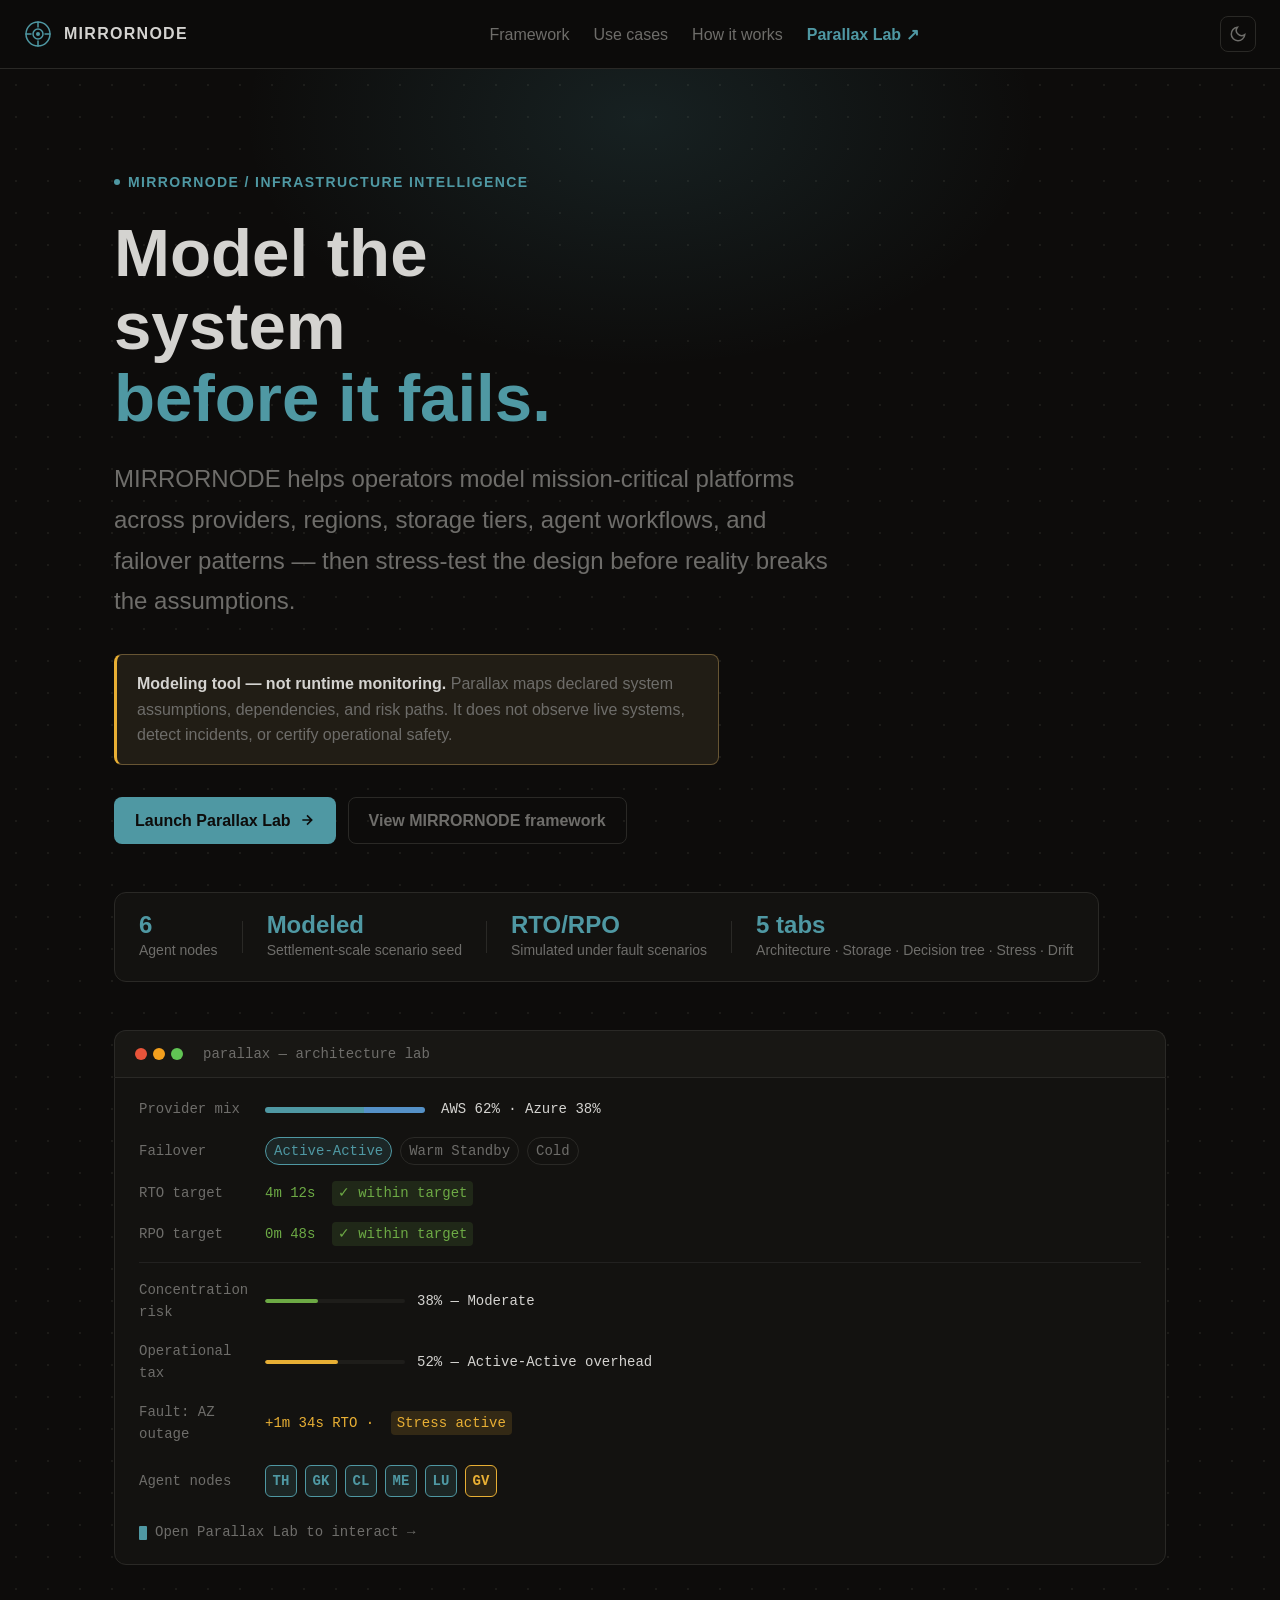
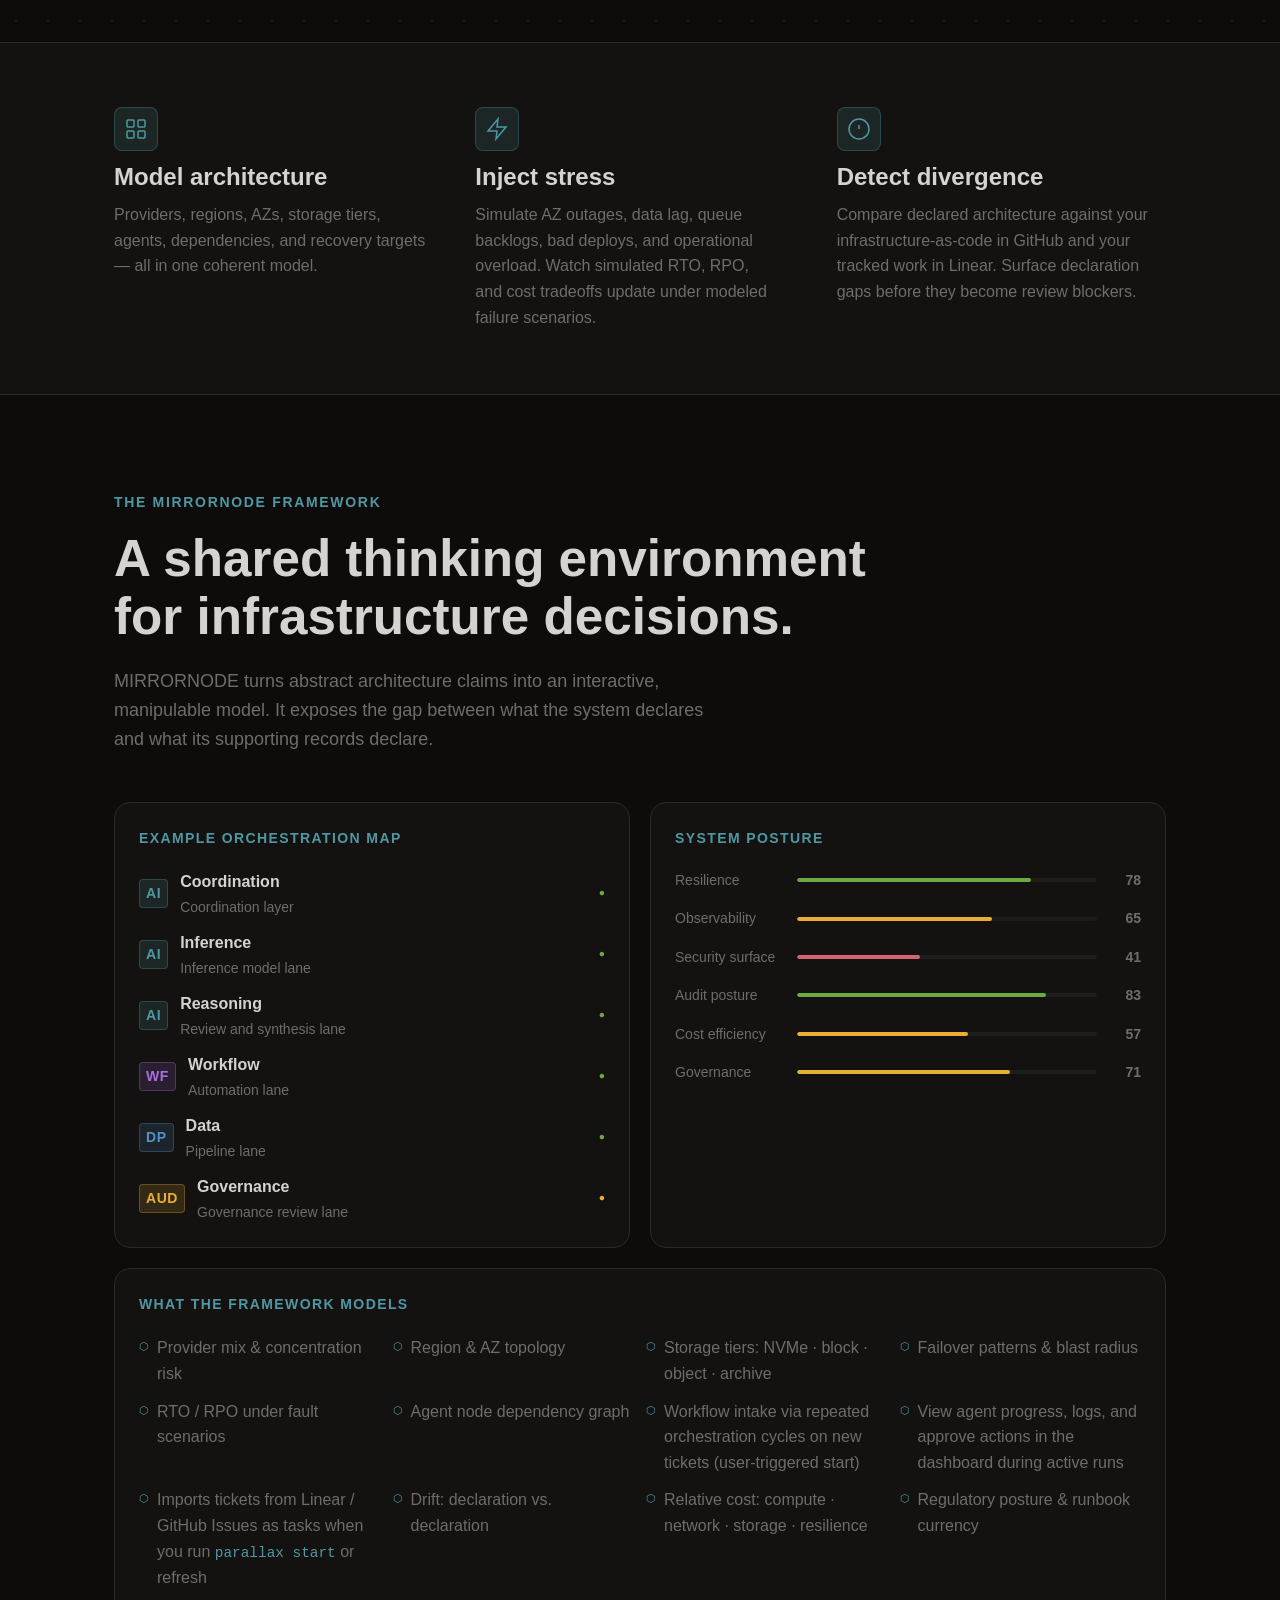
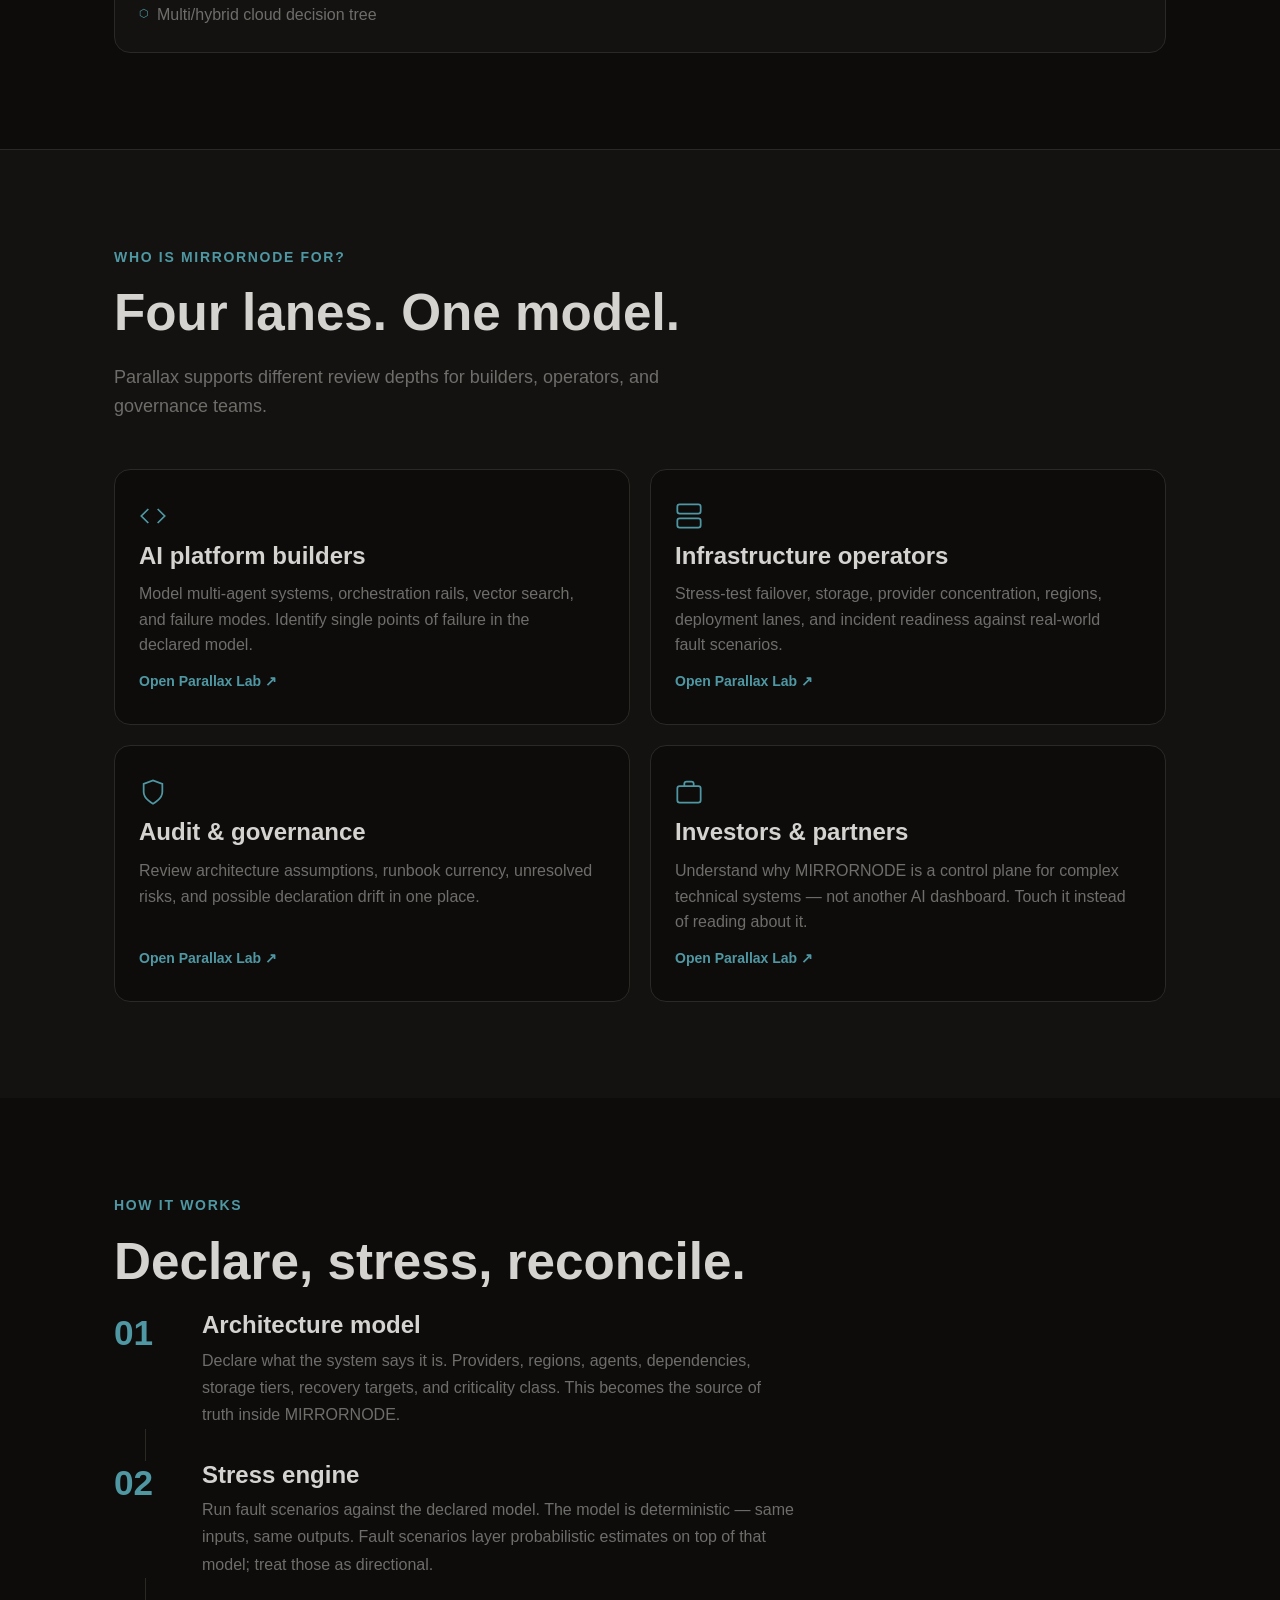
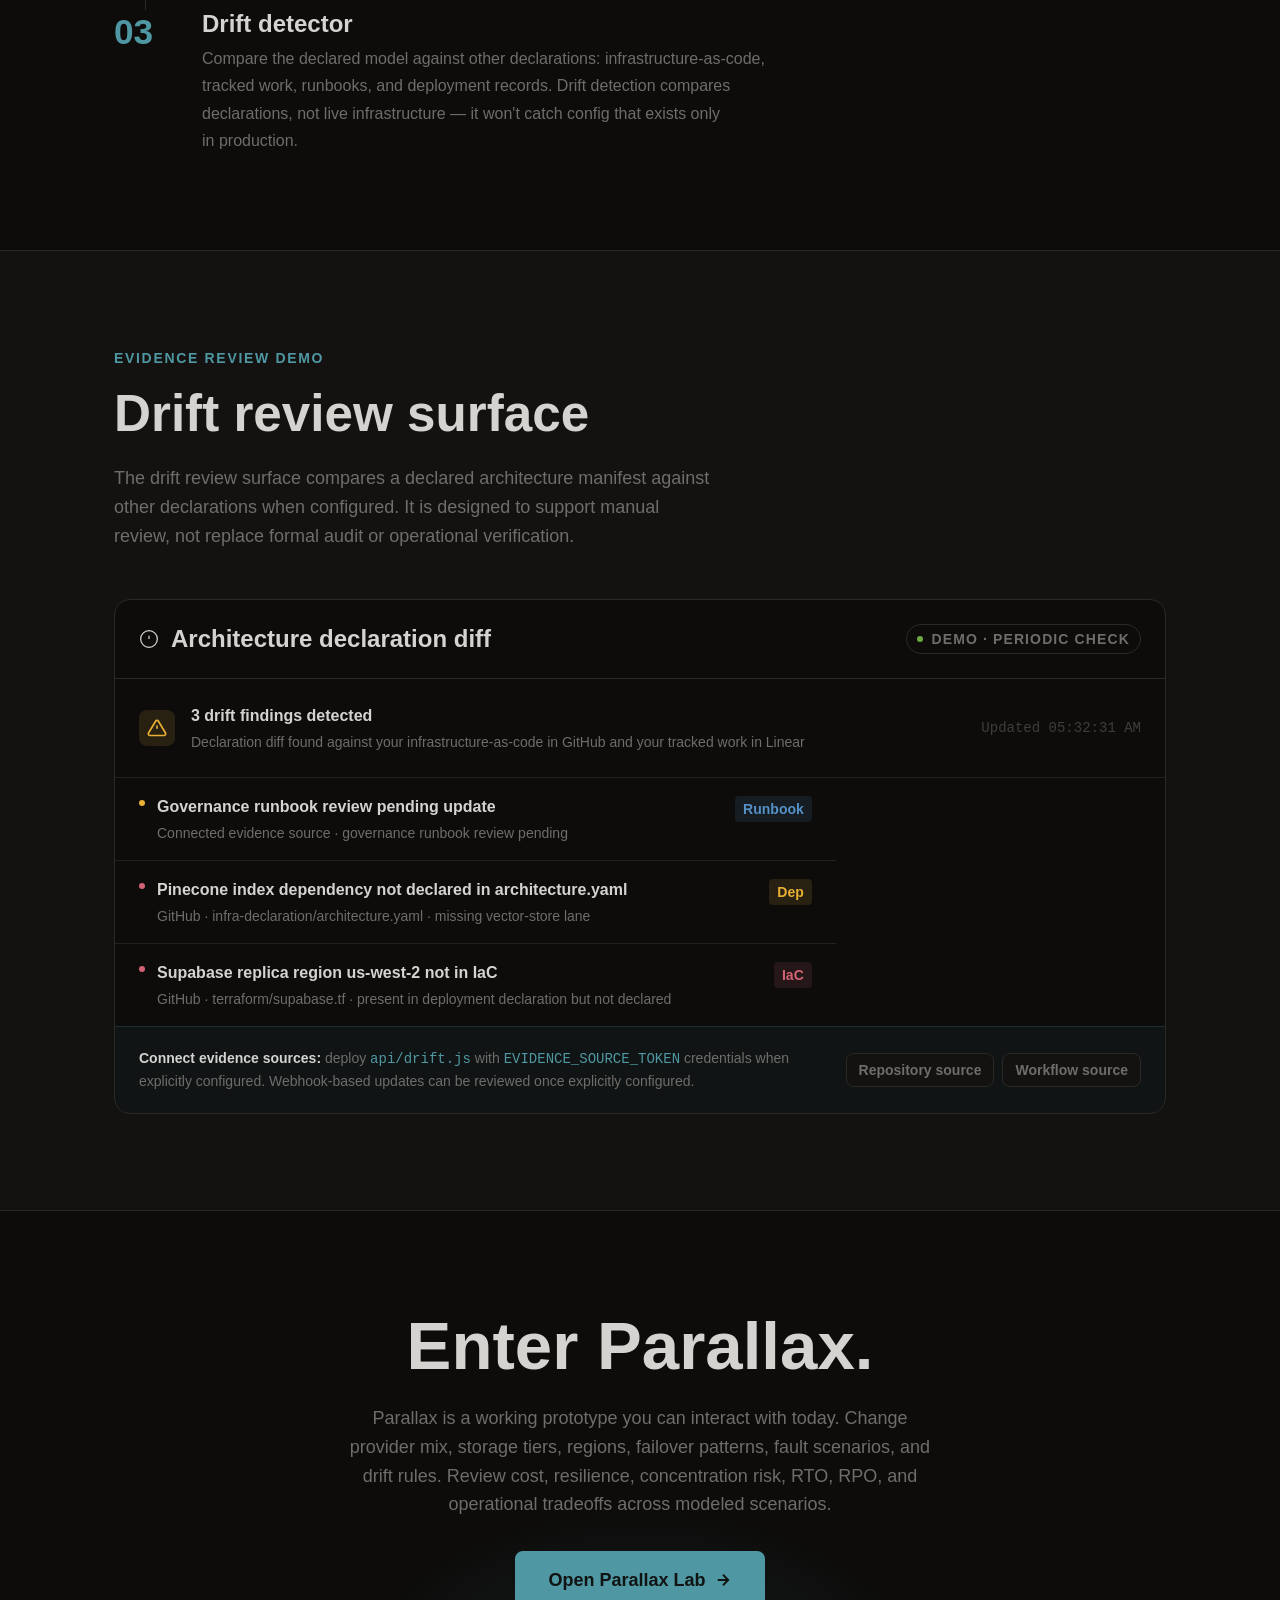
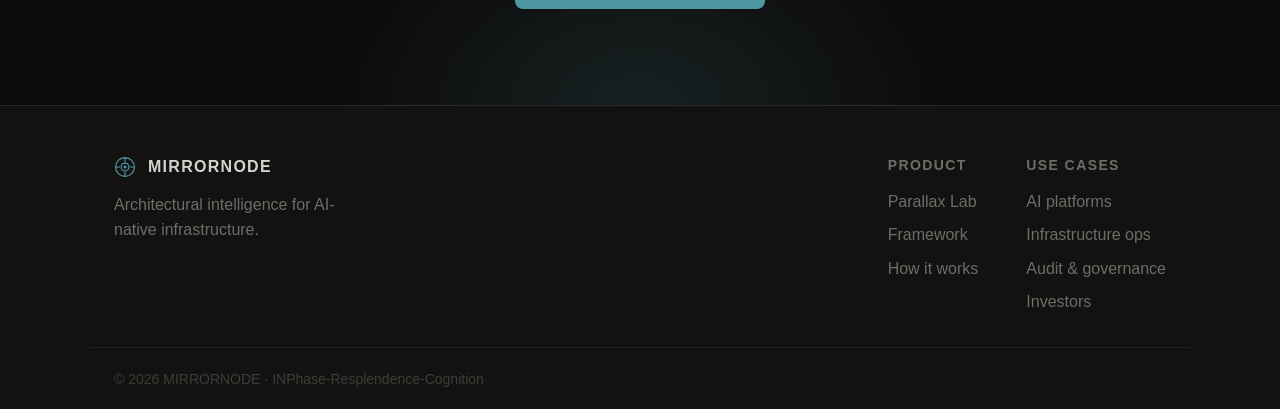
==== index.html @ 4f8c0861 "chore(parallax): normalize repo root for Vercel deployment" ====
<!DOCTYPE html>
<html lang="en" data-theme="dark">
<head>
  <meta charset="UTF-8" />
  <meta name="viewport" content="width=device-width, initial-scale=1.0" />
  <title>MIRRORNODE — Architectural Intelligence for AI-Native Infrastructure</title>
  <meta name="description" content="Model mission-critical platforms across providers, regions, storage tiers, agent workflows, and failover patterns. Stress-test before reality breaks the assumptions." />

  <!-- Fonts: Clash Display (display) + Satoshi (body) -->
  <link href="https://api.fontshare.com/v2/css?f[]=clash-display@400,500,600,700&f[]=satoshi@400,500,700&display=swap" rel="stylesheet" />

  <link rel="stylesheet" href="style.css" />

  <!-- Favicon inline SVG -->
  <link rel="icon" type="image/svg+xml" href="data:image/svg+xml,%3Csvg xmlns='http://www.w3.org/2000/svg' viewBox='0 0 32 32'%3E%3Crect width='32' height='32' fill='%230d0c0b'/%3E%3Ccircle cx='16' cy='16' r='7' fill='none' stroke='%234f98a3' stroke-width='2'/%3E%3Ccircle cx='16' cy='16' r='2.5' fill='%234f98a3'/%3E%3Cline x1='16' y1='4' x2='16' y2='9' stroke='%234f98a3' stroke-width='1.5'/%3E%3Cline x1='16' y1='23' x2='16' y2='28' stroke='%234f98a3' stroke-width='1.5'/%3E%3Cline x1='4' y1='16' x2='9' y2='16' stroke='%234f98a3' stroke-width='1.5'/%3E%3Cline x1='23' y1='16' x2='28' y2='16' stroke='%234f98a3' stroke-width='1.5'/%3E%3C/svg%3E" />
</head>
<body>

  <!-- ═══════════════════════════════════════════
       NAV
  ═══════════════════════════════════════════ -->
  <header class="site-header" role="banner">
    <nav class="nav-inner" role="navigation" aria-label="Main navigation">
      <!-- Logo -->
      <a href="/" class="nav-logo" aria-label="MIRRORNODE home">
        <svg class="logo-mark" width="28" height="28" viewBox="0 0 28 28" fill="none" aria-hidden="true">
          <circle cx="14" cy="14" r="12" stroke="currentColor" stroke-width="1.5"/>
          <circle cx="14" cy="14" r="5" stroke="currentColor" stroke-width="1.5"/>
          <circle cx="14" cy="14" r="2" fill="currentColor"/>
          <line x1="14" y1="2" x2="14" y2="7" stroke="currentColor" stroke-width="1.5" stroke-linecap="round"/>
          <line x1="14" y1="21" x2="14" y2="26" stroke="currentColor" stroke-width="1.5" stroke-linecap="round"/>
          <line x1="2" y1="14" x2="7" y2="14" stroke="currentColor" stroke-width="1.5" stroke-linecap="round"/>
          <line x1="21" y1="14" x2="26" y2="14" stroke="currentColor" stroke-width="1.5" stroke-linecap="round"/>
        </svg>
        <span class="logo-wordmark">MIRRORNODE</span>
      </a>

      <!-- Nav links -->
      <ul class="nav-links" role="list">
        <li><a href="#framework" class="nav-link">Framework</a></li>
        <li><a href="#use-cases" class="nav-link">Use cases</a></li>
        <li><a href="#how-it-works" class="nav-link">How it works</a></li>
        <li><a href="https://public-ivory-mu.vercel.app" class="nav-link nav-link--accent" target="_blank" rel="noopener">Parallax Lab ↗</a></li>
      </ul>

      <!-- Controls -->
      <div class="nav-controls">
        <button class="theme-toggle" data-theme-toggle aria-label="Switch to light mode">
          <svg width="18" height="18" viewBox="0 0 24 24" fill="none" stroke="currentColor" stroke-width="2" aria-hidden="true">
            <path d="M21 12.79A9 9 0 1 1 11.21 3 7 7 0 0 0 21 12.79z"/>
          </svg>
        </button>
        <button class="nav-menu-toggle" aria-label="Open menu" aria-expanded="false" aria-controls="mobile-menu">
          <span class="hamburger-line"></span>
          <span class="hamburger-line"></span>
          <span class="hamburger-line"></span>
        </button>
      </div>
    </nav>

    <!-- Mobile menu -->
    <div class="mobile-menu" id="mobile-menu" aria-hidden="true">
      <ul role="list">
        <li><a href="#framework" class="mobile-link">Framework</a></li>
        <li><a href="#use-cases" class="mobile-link">Use cases</a></li>
        <li><a href="#how-it-works" class="mobile-link">How it works</a></li>
        <li><a href="https://public-ivory-mu.vercel.app" class="mobile-link mobile-link--accent" target="_blank" rel="noopener">Parallax Lab ↗</a></li>
      </ul>
    </div>
  </header>


  <main role="main">

    <!-- ═══════════════════════════════════════════
         HERO
    ═══════════════════════════════════════════ -->
    <section class="hero" aria-labelledby="hero-heading">
      <!-- Ambient grid background -->
      <div class="hero-grid" aria-hidden="true"></div>
      <!-- Radial glow -->
      <div class="hero-glow" aria-hidden="true"></div>

      <div class="hero-inner">
        <!-- Eyebrow -->
        <div class="hero-eyebrow reveal" data-reveal>
          <span class="eyebrow-dot" aria-hidden="true"></span>
          MIRRORNODE / Infrastructure Intelligence
        </div>

        <!-- Headline -->
        <h1 id="hero-heading" class="hero-heading reveal" data-reveal>
          Model the system<br>
          <span class="hero-heading--accent">before it fails.</span>
        </h1>

        <!-- Sub -->
        <p class="hero-sub reveal" data-reveal>
          MIRRORNODE helps operators model mission-critical platforms across providers,
          regions, storage tiers, agent workflows, and failover patterns — then stress-test
          the design before reality breaks the assumptions.
        </p>

        <div class="hero-boundary reveal" data-reveal>
          <strong>Modeling tool — not runtime monitoring.</strong>
          Parallax maps declared system assumptions, dependencies, and risk paths. It does not observe live systems, detect incidents, or certify operational safety.
        </div>

        <!-- CTAs -->
        <div class="hero-ctas reveal" data-reveal>
          <a href="https://public-ivory-mu.vercel.app" class="btn btn--primary" target="_blank" rel="noopener">
            Launch Parallax Lab
            <svg width="16" height="16" viewBox="0 0 24 24" fill="none" stroke="currentColor" stroke-width="2.5" aria-hidden="true"><path d="M5 12h14M12 5l7 7-7 7"/></svg>
          </a>
          <a href="#framework" class="btn btn--ghost">
            View MIRRORNODE framework
          </a>
        </div>

        <!-- Stats strip -->
        <div class="hero-stats reveal" data-reveal aria-label="Platform statistics">
          <div class="stat-item">
            <span class="stat-value">6</span>
            <span class="stat-label">Agent nodes</span>
          </div>
          <div class="stat-divider" aria-hidden="true"></div>
          <div class="stat-item">
            <span class="stat-value">Modeled</span>
            <span class="stat-label">Settlement-scale scenario seed</span>
          </div>
          <div class="stat-divider" aria-hidden="true"></div>
          <div class="stat-item">
            <span class="stat-value">RTO/RPO</span>
            <span class="stat-label">Simulated under fault scenarios</span>
          </div>
          <div class="stat-divider" aria-hidden="true"></div>
          <div class="stat-item">
            <span class="stat-value">5 tabs</span>
            <span class="stat-label">Architecture · Storage · Decision tree · Stress · Drift</span>
          </div>
        </div>
      </div>

      <!-- Parallax teaser terminal -->
      <div class="hero-teaser reveal" data-reveal aria-label="Parallax Lab interface preview">
        <div class="terminal-chrome">
          <div class="terminal-dots" aria-hidden="true">
            <span></span><span></span><span></span>
          </div>
          <span class="terminal-title">parallax — architecture lab</span>
        </div>
        <div class="terminal-body">
          <div class="terminal-row">
            <span class="t-label">Provider mix</span>
            <div class="t-bar-wrap"><div class="t-bar t-bar--aws" style="--pct:62%"></div><div class="t-bar t-bar--azure" style="--pct:38%"></div></div>
            <span class="t-val">AWS 62% · Azure 38%</span>
          </div>
          <div class="terminal-row">
            <span class="t-label">Failover</span>
            <div class="t-pills">
              <span class="t-pill t-pill--active">Active-Active</span>
              <span class="t-pill">Warm Standby</span>
              <span class="t-pill">Cold</span>
            </div>
          </div>
          <div class="terminal-row">
            <span class="t-label">RTO target</span>
            <span class="t-val t-val--green">4m 12s <span class="t-badge t-badge--ok">✓ within target</span></span>
          </div>
          <div class="terminal-row">
            <span class="t-label">RPO target</span>
            <span class="t-val t-val--green">0m 48s <span class="t-badge t-badge--ok">✓ within target</span></span>
          </div>
          <div class="terminal-divider" aria-hidden="true"></div>
          <div class="terminal-row">
            <span class="t-label">Concentration risk</span>
            <div class="t-meter-wrap" role="meter" aria-valuenow="38" aria-valuemin="0" aria-valuemax="100" aria-label="Concentration risk: 38%">
              <div class="t-meter"><div class="t-meter-fill t-meter-fill--low" style="--pct:38%"></div></div>
              <span class="t-val">38% — Moderate</span>
            </div>
          </div>
          <div class="terminal-row">
            <span class="t-label">Operational tax</span>
            <div class="t-meter-wrap" role="meter" aria-valuenow="52" aria-valuemin="0" aria-valuemax="100" aria-label="Operational tax: 52%">
              <div class="t-meter"><div class="t-meter-fill t-meter-fill--mid" style="--pct:52%"></div></div>
              <span class="t-val">52% — Active-Active overhead</span>
            </div>
          </div>
          <div class="terminal-row">
            <span class="t-label">Fault: AZ outage</span>
            <span class="t-val t-val--orange">+1m 34s RTO · <span class="t-badge t-badge--warn">Stress active</span></span>
          </div>
          <div class="terminal-row terminal-row--nodes">
            <span class="t-label">Agent nodes</span>
            <div class="t-nodes">
              <span class="t-node t-node--on" title="Coordination — orchestration role">TH</span>
              <span class="t-node t-node--on" title="Inference — model lane">GK</span>
              <span class="t-node t-node--on" title="Reasoning — review and synthesis lane">CL</span>
              <span class="t-node t-node--on" title="Workflow — automation lane">ME</span>
              <span class="t-node t-node--on" title="Data — pipeline lane">LU</span>
              <span class="t-node t-node--warn" title="Governance — review lane">GV</span>
            </div>
          </div>
          <div class="terminal-footer" aria-live="polite">
            <span class="t-cursor" aria-hidden="true"></span>
            <span class="terminal-prompt">Open Parallax Lab to interact →</span>
          </div>
        </div>
      </div>
    </section>


    <!-- ═══════════════════════════════════════════
         PROOF STRIP — 3 core capabilities
    ═══════════════════════════════════════════ -->
    <section class="proof-strip" aria-label="Core capabilities">
      <div class="proof-inner">
        <div class="proof-item reveal" data-reveal>
          <div class="proof-icon" aria-hidden="true">
            <svg width="24" height="24" viewBox="0 0 24 24" fill="none" stroke="currentColor" stroke-width="1.5">
              <rect x="3" y="3" width="7" height="7" rx="1"/><rect x="14" y="3" width="7" height="7" rx="1"/>
              <rect x="3" y="14" width="7" height="7" rx="1"/><rect x="14" y="14" width="7" height="7" rx="1"/>
            </svg>
          </div>
          <h3 class="proof-title">Model architecture</h3>
          <p class="proof-body">Providers, regions, AZs, storage tiers, agents, dependencies, and recovery targets — all in one coherent model.</p>
        </div>
        <div class="proof-item reveal" data-reveal>
          <div class="proof-icon" aria-hidden="true">
            <svg width="24" height="24" viewBox="0 0 24 24" fill="none" stroke="currentColor" stroke-width="1.5">
              <polygon points="13 2 3 14 12 14 11 22 21 10 12 10 13 2"/>
            </svg>
          </div>
          <h3 class="proof-title">Inject stress</h3>
          <p class="proof-body">Simulate AZ outages, data lag, queue backlogs, bad deploys, and operational overload. Watch simulated RTO, RPO, and cost tradeoffs update under modeled failure scenarios.</p>
        </div>
        <div class="proof-item reveal" data-reveal>
          <div class="proof-icon" aria-hidden="true">
            <svg width="24" height="24" viewBox="0 0 24 24" fill="none" stroke="currentColor" stroke-width="1.5">
              <circle cx="12" cy="12" r="10"/><line x1="12" y1="8" x2="12" y2="12"/><line x1="12" y1="16" x2="12.01" y2="16"/>
            </svg>
          </div>
          <h3 class="proof-title">Detect divergence</h3>
          <p class="proof-body">Compare declared architecture against your infrastructure-as-code in GitHub and your tracked work in Linear. Surface declaration gaps before they become review blockers.</p>
        </div>
      </div>
    </section>


    <!-- ═══════════════════════════════════════════
         FRAMEWORK SECTION
    ═══════════════════════════════════════════ -->
    <section class="section-framework" id="framework" aria-labelledby="framework-heading">
      <div class="section-inner">
        <div class="section-label reveal" data-reveal>The MIRRORNODE framework</div>
        <h2 id="framework-heading" class="section-heading reveal" data-reveal>
          A shared thinking environment for infrastructure decisions.
        </h2>
        <p class="section-sub reveal" data-reveal>
          MIRRORNODE turns abstract architecture claims into an interactive, manipulable model.
          It exposes the gap between what the system declares and what its supporting records declare.
        </p>

        <!-- Framework anatomy grid -->
        <div class="framework-grid">
          <!-- Example orchestration map -->
          <div class="framework-card reveal" data-reveal>
            <div class="framework-card-label">Example orchestration map</div>
            <div class="node-list">
              <div class="node-row">
                <span class="node-badge node-badge--ai">AI</span>
                <div class="node-info">
                  <span class="node-name">Coordination</span>
                  <span class="node-role">Coordination layer</span>
                </div>
                <span class="node-status node-status--ok">●</span>
              </div>
              <div class="node-row">
                <span class="node-badge node-badge--ai">AI</span>
                <div class="node-info">
                  <span class="node-name">Inference</span>
                  <span class="node-role">Inference model lane</span>
                </div>
                <span class="node-status node-status--ok">●</span>
              </div>
              <div class="node-row">
                <span class="node-badge node-badge--ai">AI</span>
                <div class="node-info">
                  <span class="node-name">Reasoning</span>
                  <span class="node-role">Review and synthesis lane</span>
                </div>
                <span class="node-status node-status--ok">●</span>
              </div>
              <div class="node-row">
                <span class="node-badge node-badge--wf">WF</span>
                <div class="node-info">
                  <span class="node-name">Workflow</span>
                  <span class="node-role">Automation lane</span>
                </div>
                <span class="node-status node-status--ok">●</span>
              </div>
              <div class="node-row">
                <span class="node-badge node-badge--data">DP</span>
                <div class="node-info">
                  <span class="node-name">Data</span>
                  <span class="node-role">Pipeline lane</span>
                </div>
                <span class="node-status node-status--ok">●</span>
              </div>
              <div class="node-row">
                <span class="node-badge node-badge--audit">AUD</span>
                <div class="node-info">
                  <span class="node-name">Governance</span>
                  <span class="node-role">Governance review lane</span>
                </div>
                <span class="node-status node-status--warn">●</span>
              </div>
            </div>
          </div>

          <!-- Posture scores -->
          <div class="framework-card reveal" data-reveal>
            <div class="framework-card-label">System posture</div>
            <div class="posture-list">
              <div class="posture-row">
                <span class="posture-name">Resilience</span>
                <div class="posture-bar-wrap">
                  <div class="posture-bar" style="--score:78">
                    <div class="posture-fill posture-fill--good"></div>
                  </div>
                </div>
                <span class="posture-score">78</span>
              </div>
              <div class="posture-row">
                <span class="posture-name">Observability</span>
                <div class="posture-bar-wrap">
                  <div class="posture-bar" style="--score:65">
                    <div class="posture-fill posture-fill--mid"></div>
                  </div>
                </div>
                <span class="posture-score">65</span>
              </div>
              <div class="posture-row">
                <span class="posture-name">Security surface</span>
                <div class="posture-bar-wrap">
                  <div class="posture-bar" style="--score:41">
                    <div class="posture-fill posture-fill--warn"></div>
                  </div>
                </div>
                <span class="posture-score">41</span>
              </div>
              <div class="posture-row">
                <span class="posture-name">Audit posture</span>
                <div class="posture-bar-wrap">
                  <div class="posture-bar" style="--score:83">
                    <div class="posture-fill posture-fill--good"></div>
                  </div>
                </div>
                <span class="posture-score">83</span>
              </div>
              <div class="posture-row">
                <span class="posture-name">Cost efficiency</span>
                <div class="posture-bar-wrap">
                  <div class="posture-bar" style="--score:57">
                    <div class="posture-fill posture-fill--mid"></div>
                  </div>
                </div>
                <span class="posture-score">57</span>
              </div>
              <div class="posture-row">
                <span class="posture-name">Governance</span>
                <div class="posture-bar-wrap">
                  <div class="posture-bar" style="--score:71">
                    <div class="posture-fill posture-fill--mid"></div>
                  </div>
                </div>
                <span class="posture-score">71</span>
              </div>
            </div>
          </div>

          <!-- What the framework models -->
          <div class="framework-card framework-card--wide reveal" data-reveal>
            <div class="framework-card-label">What the framework models</div>
            <div class="framework-feature-grid">
              <div class="ff-item">
                <span class="ff-icon" aria-hidden="true">⬡</span>
                <span class="ff-label">Provider mix &amp; concentration risk</span>
              </div>
              <div class="ff-item">
                <span class="ff-icon" aria-hidden="true">⬡</span>
                <span class="ff-label">Region &amp; AZ topology</span>
              </div>
              <div class="ff-item">
                <span class="ff-icon" aria-hidden="true">⬡</span>
                <span class="ff-label">Storage tiers: NVMe · block · object · archive</span>
              </div>
              <div class="ff-item">
                <span class="ff-icon" aria-hidden="true">⬡</span>
                <span class="ff-label">Failover patterns &amp; blast radius</span>
              </div>
              <div class="ff-item">
                <span class="ff-icon" aria-hidden="true">⬡</span>
                <span class="ff-label">RTO / RPO under fault scenarios</span>
              </div>
              <div class="ff-item">
                <span class="ff-icon" aria-hidden="true">⬡</span>
                <span class="ff-label">Agent node dependency graph</span>
              </div>
              <div class="ff-item">
                <span class="ff-icon" aria-hidden="true">⬡</span>
                <span class="ff-label">Workflow intake via repeated orchestration cycles on new tickets (user-triggered start)</span>
              </div>
              <div class="ff-item">
                <span class="ff-icon" aria-hidden="true">⬡</span>
                <span class="ff-label">View agent progress, logs, and approve actions in the dashboard during active runs</span>
              </div>
              <div class="ff-item">
                <span class="ff-icon" aria-hidden="true">⬡</span>
                <span class="ff-label">Imports tickets from Linear / GitHub Issues as tasks when you run <code>parallax start</code> or refresh</span>
              </div>
              <div class="ff-item">
                <span class="ff-icon" aria-hidden="true">⬡</span>
                <span class="ff-label">Drift: declaration vs. declaration</span>
              </div>
              <div class="ff-item">
                <span class="ff-icon" aria-hidden="true">⬡</span>
                <span class="ff-label">Relative cost: compute · network · storage · resilience</span>
              </div>
              <div class="ff-item">
                <span class="ff-icon" aria-hidden="true">⬡</span>
                <span class="ff-label">Regulatory posture &amp; runbook currency</span>
              </div>
              <div class="ff-item">
                <span class="ff-icon" aria-hidden="true">⬡</span>
                <span class="ff-label">Multi/hybrid cloud decision tree</span>
              </div>
            </div>
          </div>
        </div>
      </div>
    </section>


    <!-- ═══════════════════════════════════════════
         USE CASES
    ═══════════════════════════════════════════ -->
    <section class="section-use-cases" id="use-cases" aria-labelledby="uc-heading">
      <div class="section-inner">
        <div class="section-label reveal" data-reveal>Who is MIRRORNODE for?</div>
        <h2 id="uc-heading" class="section-heading reveal" data-reveal>
          Four lanes. One model.
        </h2>
        <p class="section-sub reveal" data-reveal>
          Parallax supports different review depths for builders, operators, and governance teams.
        </p>

        <div class="uc-grid">
          <a href="https://public-ivory-mu.vercel.app" class="uc-card reveal" data-reveal target="_blank" rel="noopener" aria-label="AI platform builders — open Parallax Lab">
            <div class="uc-card-icon" aria-hidden="true">
              <svg width="28" height="28" viewBox="0 0 24 24" fill="none" stroke="currentColor" stroke-width="1.5">
                <polyline points="16 18 22 12 16 6"/><polyline points="8 6 2 12 8 18"/>
              </svg>
            </div>
            <h3 class="uc-card-title">AI platform builders</h3>
            <p class="uc-card-body">Model multi-agent systems, orchestration rails, vector search, and failure modes. Identify single points of failure in the declared model.</p>
            <span class="uc-card-cta">Open Parallax Lab ↗</span>
          </a>

          <a href="https://public-ivory-mu.vercel.app" class="uc-card reveal" data-reveal target="_blank" rel="noopener" aria-label="Infrastructure operators — open Parallax Lab">
            <div class="uc-card-icon" aria-hidden="true">
              <svg width="28" height="28" viewBox="0 0 24 24" fill="none" stroke="currentColor" stroke-width="1.5">
                <rect x="2" y="2" width="20" height="8" rx="2"/><rect x="2" y="14" width="20" height="8" rx="2"/>
                <line x1="6" y1="6" x2="6.01" y2="6"/><line x1="6" y1="18" x2="6.01" y2="18"/>
              </svg>
            </div>
            <h3 class="uc-card-title">Infrastructure operators</h3>
            <p class="uc-card-body">Stress-test failover, storage, provider concentration, regions, deployment lanes, and incident readiness against real-world fault scenarios.</p>
            <span class="uc-card-cta">Open Parallax Lab ↗</span>
          </a>

          <a href="https://public-ivory-mu.vercel.app" class="uc-card reveal" data-reveal target="_blank" rel="noopener" aria-label="Audit and governance — open Parallax Lab">
            <div class="uc-card-icon" aria-hidden="true">
              <svg width="28" height="28" viewBox="0 0 24 24" fill="none" stroke="currentColor" stroke-width="1.5">
                <path d="M12 22s8-4 8-10V5l-8-3-8 3v7c0 6 8 10 8 10z"/>
              </svg>
            </div>
            <h3 class="uc-card-title">Audit &amp; governance</h3>
            <p class="uc-card-body">Review architecture assumptions, runbook currency, unresolved risks, and possible declaration drift in one place.</p>
            <span class="uc-card-cta">Open Parallax Lab ↗</span>
          </a>

          <a href="https://public-ivory-mu.vercel.app" class="uc-card reveal" data-reveal target="_blank" rel="noopener" aria-label="Investors and partners — open Parallax Lab">
            <div class="uc-card-icon" aria-hidden="true">
              <svg width="28" height="28" viewBox="0 0 24 24" fill="none" stroke="currentColor" stroke-width="1.5">
                <rect x="2" y="7" width="20" height="14" rx="2"/>
                <path d="M16 7V5a2 2 0 0 0-2-2h-4a2 2 0 0 0-2 2v2"/>
              </svg>
            </div>
            <h3 class="uc-card-title">Investors &amp; partners</h3>
            <p class="uc-card-body">Understand why MIRRORNODE is a control plane for complex technical systems — not another AI dashboard. Touch it instead of reading about it.</p>
            <span class="uc-card-cta">Open Parallax Lab ↗</span>
          </a>
        </div>
      </div>
    </section>


    <!-- ═══════════════════════════════════════════
         HOW IT WORKS (3-step)
    ═══════════════════════════════════════════ -->
    <section class="section-hiw" id="how-it-works" aria-labelledby="hiw-heading">
      <div class="section-inner">
        <div class="section-label reveal" data-reveal>How it works</div>
        <h2 id="hiw-heading" class="section-heading reveal" data-reveal>
          Declare, stress, reconcile.
        </h2>

        <div class="hiw-steps">
          <div class="hiw-step reveal" data-reveal>
            <div class="hiw-step-num" aria-hidden="true">01</div>
            <div class="hiw-step-content">
              <h3 class="hiw-step-title">Architecture model</h3>
              <p class="hiw-step-body">Declare what the system says it is. Providers, regions, agents, dependencies, storage tiers, recovery targets, and criticality class. This becomes the source of truth inside MIRRORNODE.</p>
            </div>
          </div>

          <div class="hiw-connector" aria-hidden="true"></div>

          <div class="hiw-step reveal" data-reveal>
            <div class="hiw-step-num" aria-hidden="true">02</div>
            <div class="hiw-step-content">
              <h3 class="hiw-step-title">Stress engine</h3>
              <p class="hiw-step-body">Run fault scenarios against the declared model. The model is deterministic — same inputs, same outputs. Fault scenarios layer probabilistic estimates on top of that model; treat those as directional.</p>
            </div>
          </div>

          <div class="hiw-connector" aria-hidden="true"></div>

          <div class="hiw-step reveal" data-reveal>
            <div class="hiw-step-num" aria-hidden="true">03</div>
            <div class="hiw-step-content">
              <h3 class="hiw-step-title">Drift detector</h3>
              <p class="hiw-step-body">Compare the declared model against other declarations: infrastructure-as-code, tracked work, runbooks, and deployment records. Drift detection compares declarations, not live infrastructure — it won't catch config that exists only in production.</p>
            </div>
          </div>
        </div>
      </div>
    </section>


    <!-- ═══════════════════════════════════════════
         DRIFT REVIEW — declaration diff widget
    ═══════════════════════════════════════════ -->
    <section class="section-drift" aria-labelledby="drift-heading">
      <div class="section-inner">
        <div class="section-label reveal" data-reveal>Evidence review demo</div>
        <h2 id="drift-heading" class="section-heading reveal" data-reveal>
          Drift review surface
        </h2>
        <p class="section-sub reveal" data-reveal>
          The drift review surface compares a declared architecture manifest against other declarations when configured. It is designed to support manual review, not replace formal audit or operational verification.
        </p>

        <div class="drift-widget reveal" data-reveal>
          <!-- Widget header -->
          <div class="drift-widget-header">
            <div class="drift-widget-title">
              <svg width="20" height="20" viewBox="0 0 24 24" fill="none" stroke="currentColor" stroke-width="1.5" aria-hidden="true">
                <circle cx="12" cy="12" r="10"/>
                <line x1="12" y1="8" x2="12" y2="12"/>
                <line x1="12" y1="16" x2="12.01" y2="16"/>
              </svg>
              Architecture declaration diff
            </div>
            <div class="drift-live-badge" aria-label="Periodic evidence check">
              <span class="drift-live-dot" id="drift-live-dot" aria-hidden="true"></span>
              Demo · periodic check
            </div>
          </div>

          <!-- Status row -->
          <div class="drift-status-row" aria-live="polite" aria-atomic="true">
            <div class="drift-status-icon drift-status-icon--loading" id="drift-status-icon" aria-hidden="true">
              <svg class="spin" width="20" height="20" viewBox="0 0 24 24" fill="none" stroke="currentColor" stroke-width="2" aria-hidden="true"><path d="M21 12a9 9 0 1 1-6.22-8.56"/></svg>
            </div>
            <div class="drift-status-text">
              <div class="drift-status-heading" id="drift-status-heading">Evidence sources not connected</div>
              <div class="drift-status-sub" id="drift-status-sub">Reviewing declarations and tracked work</div>
            </div>
            <div class="drift-status-ts" id="drift-status-ts" aria-label="Last updated time"></div>
          </div>

          <!-- Findings list -->
          <ul class="drift-findings" id="drift-findings-list" aria-label="Drift findings" role="list">
            <li class="drift-finding">
              <span class="drift-finding-dot drift-finding-dot--info" aria-hidden="true"></span>
              <div class="drift-finding-body">
                <div class="drift-finding-title">Initializing scan&hellip;</div>
                <div class="drift-finding-meta">Comparing declared manifest against configured evidence sources</div>
              </div>
            </li>
          </ul>

          <!-- Connect callout -->
          <div class="drift-connect-callout">
            <div class="drift-connect-text">
              <strong>Connect evidence sources:</strong> deploy <code style="font-size:var(--text-xs);color:var(--color-primary)">api/drift.js</code> with
              <code style="font-size:var(--text-xs);color:var(--color-primary)">EVIDENCE_SOURCE_TOKEN</code>
              credentials when explicitly configured.
              Webhook-based updates can be reviewed once explicitly configured.
            </div>
            <div class="drift-connect-btns">
              <span class="drift-connect-btn" aria-disabled="true">Repository source</span>
              <span class="drift-connect-btn" aria-disabled="true">Workflow source</span>
            </div>
          </div>
        </div>
      </div>
    </section>


    <!-- ═══════════════════════════════════════════
         PARALLAX CTA
    ═══════════════════════════════════════════ -->
    <section class="section-cta" aria-labelledby="cta-heading">
      <div class="cta-glow" aria-hidden="true"></div>
      <div class="section-inner cta-inner">
        <h2 id="cta-heading" class="cta-heading reveal" data-reveal>Enter Parallax.</h2>
        <p class="cta-sub reveal" data-reveal>
          Parallax is a working prototype you can interact with today. Change provider mix, storage tiers, regions, failover patterns, fault scenarios, and drift rules.
          Review cost, resilience, concentration risk, RTO, RPO, and operational tradeoffs across modeled scenarios.
        </p>
        <a href="https://public-ivory-mu.vercel.app" class="btn btn--primary btn--large reveal" data-reveal target="_blank" rel="noopener">
          Open Parallax Lab
          <svg width="18" height="18" viewBox="0 0 24 24" fill="none" stroke="currentColor" stroke-width="2.5" aria-hidden="true"><path d="M5 12h14M12 5l7 7-7 7"/></svg>
        </a>
      </div>
    </section>

  </main>


  <!-- ═══════════════════════════════════════════
       FOOTER
  ═══════════════════════════════════════════ -->
  <footer class="site-footer" role="contentinfo">
    <div class="footer-inner">
      <div class="footer-brand">
        <a href="/" class="nav-logo" aria-label="MIRRORNODE home">
          <svg class="logo-mark" width="22" height="22" viewBox="0 0 28 28" fill="none" aria-hidden="true">
            <circle cx="14" cy="14" r="12" stroke="currentColor" stroke-width="1.5"/>
            <circle cx="14" cy="14" r="5" stroke="currentColor" stroke-width="1.5"/>
            <circle cx="14" cy="14" r="2" fill="currentColor"/>
            <line x1="14" y1="2" x2="14" y2="7" stroke="currentColor" stroke-width="1.5" stroke-linecap="round"/>
            <line x1="14" y1="21" x2="14" y2="26" stroke="currentColor" stroke-width="1.5" stroke-linecap="round"/>
            <line x1="2" y1="14" x2="7" y2="14" stroke="currentColor" stroke-width="1.5" stroke-linecap="round"/>
            <line x1="21" y1="14" x2="26" y2="14" stroke="currentColor" stroke-width="1.5" stroke-linecap="round"/>
          </svg>
          <span class="logo-wordmark">MIRRORNODE</span>
        </a>
        <p class="footer-tagline">Architectural intelligence for AI-native infrastructure.</p>
      </div>
      <div class="footer-links">
        <div class="footer-col">
          <span class="footer-col-label">Product</span>
          <a href="https://public-ivory-mu.vercel.app" class="footer-link" target="_blank" rel="noopener">Parallax Lab</a>
          <a href="#framework" class="footer-link">Framework</a>
          <a href="#how-it-works" class="footer-link">How it works</a>
        </div>
        <div class="footer-col">
          <span class="footer-col-label">Use cases</span>
          <a href="#use-cases" class="footer-link">AI platforms</a>
          <a href="#use-cases" class="footer-link">Infrastructure ops</a>
          <a href="#use-cases" class="footer-link">Audit &amp; governance</a>
          <a href="#use-cases" class="footer-link">Investors</a>
        </div>
      </div>
    </div>
    <div class="footer-bottom">
      <span class="footer-copy">© 2026 MIRRORNODE · INPhase-Resplendence-Cognition</span>
    </div>
  </footer>

  <script src="main.js"></script>
<script data-pplx-inline-edit>
(function () {
  if (window === window.top) return;

  const allowedParentOrigins = ["https://www.perplexity.ai","https://perplexity.ai","https://testing.perplexity.ai","https://staging.perplexity.ai","https://*.preview.i.perplexity.ai","http://localhost:3000","http://127.0.0.1:3000","http://localhost:5173","http://127.0.0.1:5173"];
  const MAX_FONT_BYTES = 500 * 1024;
  const MAX_TOTAL_FONT_BYTES = 2 * 1024 * 1024;
  let scrollForwarding = false;
  let scrollRaf = 0;
  let trustedTopOrigin = null;

  // Allow entries like "https://*.preview.i.perplexity.ai" — the wildcard
  // matches a single DNS label (no dots), so "https://*.foo" cannot stretch
  // across multiple labels.
  function matchesAllowedOrigin(origin) {
    if (!origin) return false;
    for (const entry of allowedParentOrigins) {
      if (!entry.includes("*")) {
        if (entry === origin) return true;
        continue;
      }
      const pattern = new RegExp(
        "^" +
          entry.replace(/[.+?^${}()|[\]\\]/g, "\\$&").replace(/\*/g, "[^.]+") +
          "$",
      );
      if (pattern.test(origin)) return true;
    }
    return false;
  }

  // Trust decision: when the sender is same-origin-visible (event.origin is a
  // real origin like https://www.perplexity.ai) we trust event.origin directly.
  // When event.origin is "null" (opaque broker srcdoc), we fall back to the
  // broker's stamped `parentOrigin` to identify the top window. The fallback
  // is claim-only — we rely on the browser's native `targetOrigin` enforcement
  // on the response path (see postToTrustedTop) to ensure replies can't be
  // delivered to anyone but the actual top window of that claimed origin.
  function getTrustedParentOrigin(event) {
    const forwardedParentOrigin =
      typeof event.data.parentOrigin === "string" ? event.data.parentOrigin : null;
    const parentOrigin = event.origin === "null" ? forwardedParentOrigin : event.origin;
    return matchesAllowedOrigin(parentOrigin) ? parentOrigin : null;
  }

  // All responses go to window.top with targetOrigin = the allowlisted origin.
  // An attacker that iframes us inside their own null-origin broker can claim
  // any parentOrigin they like, but the browser will drop the reply whenever
  // the real top's origin doesn't match — so the screenshot never leaves.
  function postToTrustedTop(message) {
    if (!trustedTopOrigin) return;
    try {
      window.top.postMessage(message, trustedTopOrigin);
    } catch (_error) {}
  }

  function inlineAll(original, clone) {
    if (original.nodeType !== 1 || clone.nodeType !== 1) return;

    try {
      const computedStyle = getComputedStyle(original);
      // cssText on a computed style is the serialized declaration in modern
      // Chromium/Safari — a single read beats enumerating ~400 longhand
      // properties. Firefox returns "" here, so we fall back on empty.
      const serialized = computedStyle.cssText;
      if (serialized) {
        clone.style.cssText = serialized;
      } else {
        const parts = new Array(computedStyle.length);
        for (let index = 0; index < computedStyle.length; index += 1) {
          const property = computedStyle[index];
          parts[index] = `${property}:${computedStyle.getPropertyValue(property)};`;
        }
        clone.style.cssText = parts.join("");
      }
    } catch (_error) {}

    const originalChildren = original.children;
    const clonedChildren = clone.children;
    for (
      let index = 0;
      index < originalChildren.length && index < clonedChildren.length;
      index += 1
    ) {
      inlineAll(originalChildren[index], clonedChildren[index]);
    }
  }

  function extractFontUrl(srcValue) {
    const matches = [
      ...srcValue.matchAll(
        /url\(["']?([^"')]+)["']?\)(?:\s*format\(["']?([^"')]+)["']?\))?/gi,
      ),
    ];
    if (matches.length === 0) return null;
    const woff2 = matches.find((m) => m[2] && m[2].toLowerCase().includes("woff2"));
    if (woff2) return woff2[1];
    const woff = matches.find((m) => m[2] && m[2].toLowerCase().includes("woff"));
    if (woff) return woff[1];
    return matches[0][1];
  }

  // Cache resolved font URL -> data URI across captures. Fonts on a page
  // essentially never change, and a batch run emits multiple captures back to
  // back — without this we'd refetch + re-base64 every time.
  const fontDataUriCache = new Map();
  const SRC_DECLARATION_RE = /src\s*:\s*[^;}]+/i;

  async function fetchAsDataUri(url) {
    if (fontDataUriCache.has(url)) return fontDataUriCache.get(url);
    let dataUri = null;
    try {
      const response = await fetch(url, { mode: "cors", credentials: "omit" });
      if (response.ok) {
        const blob = await response.blob();
        if (blob.size <= MAX_FONT_BYTES) {
          dataUri = await new Promise((resolve) => {
            const reader = new FileReader();
            reader.onloadend = () =>
              resolve(typeof reader.result === "string" ? reader.result : null);
            reader.onerror = () => resolve(null);
            reader.readAsDataURL(blob);
          });
        }
      }
    } catch (_error) {
      dataUri = null;
    }
    fontDataUriCache.set(url, dataUri);
    return dataUri;
  }

  function collectFontFaceRuleTexts() {
    const rules = [];
    for (const sheet of document.styleSheets) {
      let cssRules;
      try {
        cssRules = sheet.cssRules;
      } catch (_error) {
        continue;
      }
      if (!cssRules) continue;
      for (const rule of cssRules) {
        const cssText = rule.cssText || "";
        if (cssText.startsWith("@font-face")) rules.push(cssText);
      }
    }
    return rules;
  }

  async function buildInlinedFontCss() {
    const ruleTexts = collectFontFaceRuleTexts();
    if (ruleTexts.length === 0) return null;

    const resolved = ruleTexts.map((cssText) => {
      if (!SRC_DECLARATION_RE.test(cssText)) return null;
      const srcMatch = cssText.match(/src\s*:\s*([^;}]+)[;}]/i);
      if (!srcMatch) return null;
      const url = extractFontUrl(srcMatch[1]);
      if (!url) return null;
      try {
        return { cssText, url: new URL(url, document.baseURI).href };
      } catch (_error) {
        return null;
      }
    });

    const dataUris = await Promise.all(
      resolved.map((entry) => (entry ? fetchAsDataUri(entry.url) : Promise.resolve(null))),
    );

    const inlined = [];
    let totalBytes = 0;
    for (let index = 0; index < resolved.length; index += 1) {
      const entry = resolved[index];
      const dataUri = dataUris[index];
      if (!entry || !dataUri) continue;
      const approxBytes = dataUri.length * 0.75;
      if (totalBytes + approxBytes > MAX_TOTAL_FONT_BYTES) break;
      totalBytes += approxBytes;
      inlined.push(entry.cssText.replace(SRC_DECLARATION_RE, `src: url("${dataUri}")`));
    }
    return inlined.length > 0 ? inlined.join("\n") : null;
  }

  function stripExternal(clone) {
    const images = clone.querySelectorAll("img");
    for (let index = 0; index < images.length; index += 1) {
      const src = images[index].getAttribute("src");
      if (src && !src.startsWith("data:")) images[index].removeAttribute("src");
    }

    const elements = clone.querySelectorAll("*");
    for (let index = 0; index < elements.length; index += 1) {
      const style = elements[index].style.cssText;
      if (style && style.includes("url(")) {
        elements[index].style.cssText = style.replace(
          /url\(["']?(?!data:)[^)"']*["']?\)/gi,
          "none",
        );
      }
    }
  }

  function emitScroll() {
    scrollRaf = 0;
    if (!scrollForwarding) return;
    postToTrustedTop({
      type: "INLINE_EDIT_SCROLL",
      scrollX: window.scrollX,
      scrollY: window.scrollY,
    });
  }

  window.addEventListener(
    "scroll",
    function () {
      if (!scrollForwarding || scrollRaf) return;
      scrollRaf = requestAnimationFrame(emitScroll);
    },
    { passive: true, capture: true },
  );

  async function handleCaptureRequest(event) {
    const requestId = event.data.requestId;
    const scrollX = window.scrollX;
    const scrollY = window.scrollY;
    const width = window.innerWidth;
    const height = window.innerHeight;

    function postResult(dataUrl) {
      postToTrustedTop({
        type: "INLINE_EDIT_SCREENSHOT_RESULT",
        requestId,
        dataUrl,
        scrollX,
        scrollY,
      });
    }

    try {
      // Wait for any pending web fonts to resolve so both inline metrics and
      // the @font-face inlining below see the same loaded faces.
      if (document.fonts && document.fonts.ready) {
        try {
          await document.fonts.ready;
        } catch (_error) {}
      }

      const clone = document.documentElement.cloneNode(true);
      inlineAll(document.documentElement, clone);

      const removedNodes = clone.querySelectorAll("script,link[rel=\"stylesheet\"],style");
      for (let index = 0; index < removedNodes.length; index += 1) {
        removedNodes[index].remove();
      }

      stripExternal(clone);

      // Re-embed web fonts as data-URI @font-face rules so the SVG rasterizer
      // can resolve them — external font URLs aren't fetched during
      // foreignObject rendering, which would otherwise force a fallback face
      // and change text metrics.
      const inlinedFontCss = await buildInlinedFontCss();
      if (inlinedFontCss) {
        const styleEl = document.createElement("style");
        styleEl.textContent = inlinedFontCss;
        const head = clone.querySelector("head");
        if (head) head.appendChild(styleEl);
        else clone.insertBefore(styleEl, clone.firstChild);
      }

      const html = new XMLSerializer().serializeToString(clone);
      const svg =
        `<svg xmlns="http://www.w3.org/2000/svg" width="${width}" height="${height}">` +
        '<foreignObject width="100%" height="100%">' +
        `<div xmlns="http://www.w3.org/1999/xhtml" style="width:${width}px;height:${height}px;overflow:hidden">` +
        `<div style="position:relative;left:-${scrollX}px;top:-${scrollY}px">` +
        html +
        "</div></div></foreignObject></svg>";
      const svgUrl = `data:image/svg+xml;charset=utf-8,${encodeURIComponent(svg)}`;
      const image = new Image();
      image.onload = function () {
        const canvas = document.createElement("canvas");
        canvas.width = width;
        canvas.height = height;
        canvas.getContext("2d").drawImage(image, 0, 0);
        postResult(canvas.toDataURL("image/png"));
      };
      image.onerror = function () {
        postResult(null);
      };
      image.src = svgUrl;
    } catch (_error) {
      postResult(null);
    }
  }

  window.addEventListener("message", function (event) {
    if (!event.data) return;
    // Only accept messages from the direct parent frame. Blocks sibling /
    // unrelated-window postMessage senders that could otherwise reach us.
    if (event.source !== window.parent) return;

    const trustedParentOrigin = getTrustedParentOrigin(event);
    if (!trustedParentOrigin) return;
    trustedTopOrigin = trustedParentOrigin;

    if (event.data.type === "INLINE_EDIT_SCROLL_START") {
      scrollForwarding = true;
      emitScroll();
      return;
    }

    if (event.data.type === "INLINE_EDIT_SCROLL_STOP") {
      scrollForwarding = false;
      if (scrollRaf) cancelAnimationFrame(scrollRaf);
      scrollRaf = 0;
      return;
    }

    if (event.data.type !== "INLINE_EDIT_CAPTURE_REQUEST") return;

    handleCaptureRequest(event);
  });
})();


</script></body>
</html>
---- style.css ----
/* ═══════════════════════════════════════════════════════════
   MIRRORNODE — style.css
   Dark-first command-center. Inherits Parallax visual language.
   Fonts: Clash Display (display) + Satoshi (body)
   ═══════════════════════════════════════════════════════════ */

/* ─── Design Tokens ─────────────────────────────────────── */
:root {
  /* Type scale */
  --text-xs:   clamp(0.75rem,  0.7rem  + 0.25vw, 0.875rem);
  --text-sm:   clamp(0.875rem, 0.8rem  + 0.35vw, 1rem);
  --text-base: clamp(1rem,     0.95rem + 0.25vw, 1.125rem);
  --text-lg:   clamp(1.125rem, 1rem    + 0.75vw, 1.5rem);
  --text-xl:   clamp(1.5rem,   1.2rem  + 1.25vw, 2.25rem);
  --text-2xl:  clamp(2rem,     1.2rem  + 2.5vw,  3.5rem);
  --text-3xl:  clamp(2.5rem,   1rem    + 4vw,    5rem);

  /* Spacing */
  --space-1: 0.25rem; --space-2: 0.5rem;  --space-3: 0.75rem;
  --space-4: 1rem;    --space-5: 1.25rem; --space-6: 1.5rem;
  --space-8: 2rem;    --space-10: 2.5rem; --space-12: 3rem;
  --space-16: 4rem;   --space-20: 5rem;   --space-24: 6rem;

  /* Radius */
  --radius-sm: 0.375rem; --radius-md: 0.5rem;
  --radius-lg: 0.75rem;  --radius-xl: 1rem;

  /* Transitions */
  --tx: 180ms cubic-bezier(0.16, 1, 0.3, 1);
  --tx-slow: 400ms cubic-bezier(0.16, 1, 0.3, 1);

  /* Fonts */
  --font-display: 'Clash Display', 'Helvetica Neue', sans-serif;
  --font-body:    'Satoshi', 'Inter', sans-serif;

  /* Layout */
  --content-default: 1100px;
  --content-wide:    1300px;
}

/* ─── Color palette — dark-first (Parallax) ─────────────── */
:root,
[data-theme="dark"] {
  --color-bg:              #0d0c0b;
  --color-surface:         #131210;
  --color-surface-2:       #181714;
  --color-surface-3:       #1e1d1a;
  --color-border:          #2a2926;
  --color-divider:         #222120;

  --color-text:            #d4d3d0;
  --color-text-muted:      #6e6d6a;
  --color-text-faint:      #3e3d3a;
  --color-text-inverse:    #0d0c0b;

  /* Accent: Parallax teal */
  --color-primary:         #4f98a3;
  --color-primary-hover:   #3d8290;
  --color-primary-glow:    rgba(79, 152, 163, 0.15);
  --color-primary-glow-2:  rgba(79, 152, 163, 0.06);

  /* Status */
  --color-ok:      #6daa45;
  --color-warn:    #e8af34;
  --color-error:   #d16374;
  --color-info:    #5591c7;

  /* Node badge colors */
  --color-badge-ai:    #4f98a3;
  --color-badge-wf:    #a86fdf;
  --color-badge-data:  #5591c7;
  --color-badge-audit: #e8af34;

  --shadow-sm: 0 1px 3px rgba(0,0,0,0.4);
  --shadow-md: 0 4px 16px rgba(0,0,0,0.5);
  --shadow-lg: 0 12px 40px rgba(0,0,0,0.6);
  --shadow-glow: 0 0 60px var(--color-primary-glow);
}

[data-theme="light"] {
  --color-bg:              #f7f6f2;
  --color-surface:         #ffffff;
  --color-surface-2:       #f3f2ee;
  --color-surface-3:       #eeede9;
  --color-border:          #dddbd6;
  --color-divider:         #e8e6e2;

  --color-text:            #1a1917;
  --color-text-muted:      #706f6c;
  --color-text-faint:      #bab9b4;
  --color-text-inverse:    #f7f6f2;

  --color-primary:         #016c73;
  --color-primary-hover:   #014f55;
  --color-primary-glow:    rgba(1, 108, 115, 0.1);
  --color-primary-glow-2:  rgba(1, 108, 115, 0.04);

  --color-ok:    #437a22;
  --color-warn:  #964219;
  --color-error: #a12c3a;
  --color-info:  #006494;

  --color-badge-ai:    #016c73;
  --color-badge-wf:    #7a39bb;
  --color-badge-data:  #006494;
  --color-badge-audit: #8a6000;

  --shadow-sm: 0 1px 3px rgba(0,0,0,0.08);
  --shadow-md: 0 4px 16px rgba(0,0,0,0.10);
  --shadow-lg: 0 12px 40px rgba(0,0,0,0.14);
  --shadow-glow: 0 0 60px var(--color-primary-glow);
}

@media (prefers-color-scheme: light) {
  :root:not([data-theme]) {
    --color-bg: #f7f6f2; --color-surface: #ffffff; --color-surface-2: #f3f2ee;
    --color-surface-3: #eeede9; --color-border: #dddbd6; --color-divider: #e8e6e2;
    --color-text: #1a1917; --color-text-muted: #706f6c; --color-text-faint: #bab9b4;
    --color-text-inverse: #f7f6f2; --color-primary: #016c73; --color-primary-hover: #014f55;
    --color-primary-glow: rgba(1,108,115,0.1); --color-primary-glow-2: rgba(1,108,115,0.04);
    --color-ok: #437a22; --color-warn: #964219; --color-error: #a12c3a; --color-info: #006494;
    --color-badge-ai: #016c73; --color-badge-wf: #7a39bb; --color-badge-data: #006494;
    --color-badge-audit: #8a6000;
    --shadow-sm: 0 1px 3px rgba(0,0,0,0.08); --shadow-md: 0 4px 16px rgba(0,0,0,0.10);
    --shadow-lg: 0 12px 40px rgba(0,0,0,0.14); --shadow-glow: 0 0 60px var(--color-primary-glow);
  }
}

/* ─── Base reset ─────────────────────────────────────────── */
*, *::before, *::after { box-sizing: border-box; margin: 0; padding: 0; }
html {
  -webkit-font-smoothing: antialiased;
  -moz-osx-font-smoothing: grayscale;
  text-rendering: optimizeLegibility;
  scroll-behavior: smooth;
  scroll-padding-top: var(--space-16);
  hanging-punctuation: first last;
}
body {
  min-height: 100dvh;
  line-height: 1.6;
  font-family: var(--font-body);
  font-size: var(--text-base);
  color: var(--color-text);
  background-color: var(--color-bg);
  transition: background-color var(--tx-slow), color var(--tx-slow);
}
img, picture, video, canvas, svg { display: block; max-width: 100%; height: auto; }
ul[role="list"], ol[role="list"] { list-style: none; }
input, button, textarea, select { font: inherit; color: inherit; }
h1, h2, h3, h4, h5, h6 { text-wrap: balance; line-height: 1.15; }
p, li, figcaption { text-wrap: pretty; max-width: 72ch; }
a { color: inherit; text-decoration: none; }
button { cursor: pointer; background: none; border: none; }
::selection { background: var(--color-primary-glow); color: var(--color-text); }
:focus-visible { outline: 2px solid var(--color-primary); outline-offset: 3px; border-radius: var(--radius-sm); }
@media (prefers-reduced-motion: reduce) {
  *, *::before, *::after { animation-duration: 0.01ms !important; transition-duration: 0.01ms !important; scroll-behavior: auto !important; }
}

/* ─── Shared layout helpers ──────────────────────────────── */
.section-inner {
  max-width: var(--content-default);
  margin-inline: auto;
  padding-inline: var(--space-6);
  padding-block: clamp(var(--space-16), 8vw, var(--space-24));
}
.section-label {
  font-family: var(--font-body);
  font-size: var(--text-xs);
  font-weight: 600;
  letter-spacing: 0.12em;
  text-transform: uppercase;
  color: var(--color-primary);
  margin-bottom: var(--space-4);
}
.section-heading {
  font-family: var(--font-display);
  font-size: var(--text-2xl);
  font-weight: 600;
  color: var(--color-text);
  margin-bottom: var(--space-5);
}
.section-sub {
  font-size: var(--text-base);
  color: var(--color-text-muted);
  max-width: 60ch;
  margin-bottom: var(--space-12);
}

/* ─── Scroll reveal ──────────────────────────────────────── */
[data-reveal] {
  opacity: 0;
  transform: translateY(24px);
  transition: opacity 0.6s cubic-bezier(0.16,1,0.3,1), transform 0.6s cubic-bezier(0.16,1,0.3,1);
}
[data-reveal].revealed {
  opacity: 1;
  transform: none;
}

/* ─── Buttons ────────────────────────────────────────────── */
.btn {
  display: inline-flex;
  align-items: center;
  gap: var(--space-2);
  font-family: var(--font-body);
  font-size: var(--text-sm);
  font-weight: 600;
  padding: 0.6rem 1.25rem;
  border-radius: var(--radius-md);
  transition: background var(--tx), color var(--tx), border-color var(--tx), box-shadow var(--tx);
  white-space: nowrap;
  cursor: pointer;
}
.btn--primary {
  background: var(--color-primary);
  color: var(--color-text-inverse);
  border: 1.5px solid transparent;
}
.btn--primary:hover { background: var(--color-primary-hover); box-shadow: 0 0 20px var(--color-primary-glow); }
.btn--ghost {
  background: transparent;
  color: var(--color-text-muted);
  border: 1.5px solid var(--color-border);
}
.btn--ghost:hover { color: var(--color-text); border-color: var(--color-text-muted); }
.btn--large { font-size: var(--text-base); padding: 0.85rem 2rem; }

/* ═══════════════════════════════════════════════════════════
   NAVIGATION
   ═══════════════════════════════════════════════════════════ */
.site-header {
  position: sticky;
  top: 0;
  z-index: 100;
  background: color-mix(in oklab, var(--color-bg) 88%, transparent);
  backdrop-filter: blur(12px);
  -webkit-backdrop-filter: blur(12px);
  border-bottom: 1px solid var(--color-border);
  transition: background var(--tx-slow), border-color var(--tx-slow);
}
.nav-inner {
  max-width: var(--content-wide);
  margin-inline: auto;
  padding: var(--space-4) var(--space-6);
  display: flex;
  align-items: center;
  justify-content: space-between;
  gap: var(--space-6);
}
.nav-logo {
  display: flex;
  align-items: center;
  gap: var(--space-3);
  color: var(--color-text);
  flex-shrink: 0;
}
.logo-mark { color: var(--color-primary); flex-shrink: 0; }
.logo-wordmark {
  font-family: var(--font-display);
  font-size: var(--text-sm);
  font-weight: 600;
  letter-spacing: 0.08em;
  color: var(--color-text);
}
.nav-links {
  display: flex;
  align-items: center;
  gap: var(--space-6);
  list-style: none;
}
.nav-link {
  font-size: var(--text-sm);
  color: var(--color-text-muted);
  transition: color var(--tx);
}
.nav-link:hover { color: var(--color-text); }
.nav-link--accent { color: var(--color-primary); font-weight: 600; }
.nav-link--accent:hover { color: var(--color-primary-hover); }
/* Operator link — amber gold, locked visual */
.nav-link--operator {
  color: #d4a843;
  font-weight: 600;
  font-size: 0.72rem;
  letter-spacing: 0.06em;
  text-transform: uppercase;
  padding: 0.25rem 0.6rem;
  white-space: nowrap;
  border: 1px solid rgba(212,168,67,0.35);
  border-radius: 3px;
  transition: color 0.2s, border-color 0.2s, background 0.2s;
}
.nav-link--operator:hover {
  color: #e8c06a;
  border-color: rgba(212,168,67,0.7);
  background: rgba(212,168,67,0.06);
}
.mobile-link--operator {
  color: #d4a843;
  font-weight: 600;
  letter-spacing: 0.1em;
  text-transform: uppercase;
  font-size: 0.82rem;
}
.footer-link--operator { color: #d4a843; }
.footer-link--operator:hover { color: #e8c06a; }
.nav-controls { display: flex; align-items: center; gap: var(--space-3); }
.theme-toggle {
  display: flex;
  align-items: center;
  justify-content: center;
  width: 36px; height: 36px;
  border-radius: var(--radius-md);
  color: var(--color-text-muted);
  border: 1px solid var(--color-border);
  transition: color var(--tx), border-color var(--tx), background var(--tx);
}
.theme-toggle:hover { color: var(--color-text); border-color: var(--color-text-muted); }
.nav-menu-toggle {
  display: none;
  flex-direction: column;
  justify-content: center;
  gap: 5px;
  width: 36px; height: 36px;
  padding: var(--space-2);
  border-radius: var(--radius-md);
  border: 1px solid var(--color-border);
}
.hamburger-line {
  display: block;
  width: 100%; height: 1.5px;
  background: var(--color-text-muted);
  border-radius: 2px;
  transition: transform var(--tx), opacity var(--tx);
}
/* Mobile menu */
.mobile-menu {
  display: none;
  flex-direction: column;
  padding: var(--space-4) var(--space-6);
  border-top: 1px solid var(--color-border);
  background: var(--color-surface);
}
.mobile-menu[aria-hidden="false"] { display: flex; }
.mobile-link {
  font-size: var(--text-base);
  color: var(--color-text-muted);
  padding: var(--space-3) 0;
  border-bottom: 1px solid var(--color-divider);
  transition: color var(--tx);
}
.mobile-link:last-child { border-bottom: none; }
.mobile-link:hover { color: var(--color-text); }
.mobile-link--accent { color: var(--color-primary); font-weight: 600; }

@media (max-width: 800px) {
  .nav-links { display: none; }
  .nav-menu-toggle { display: flex; }
}

/* ═══════════════════════════════════════════════════════════
   HERO
   ═══════════════════════════════════════════════════════════ */
.hero {
  position: relative;
  overflow: hidden;
  padding-block: clamp(var(--space-20), 10vw, var(--space-24)) clamp(var(--space-12), 6vw, var(--space-20));
}
/* Dot-grid background */
.hero-grid {
  position: absolute; inset: 0; z-index: 0;
  background-image: radial-gradient(circle, var(--color-border) 1px, transparent 1px);
  background-size: 32px 32px;
  opacity: 0.5;
  pointer-events: none;
}
/* Radial glow */
.hero-glow {
  position: absolute;
  top: -200px; left: 50%;
  transform: translateX(-50%);
  width: 800px; height: 500px;
  background: radial-gradient(ellipse at center, var(--color-primary-glow) 0%, transparent 70%);
  pointer-events: none; z-index: 0;
}
.hero-inner {
  position: relative; z-index: 1;
  max-width: var(--content-default);
  margin-inline: auto;
  padding-inline: var(--space-6);
}
.hero-eyebrow {
  display: inline-flex;
  align-items: center;
  gap: var(--space-2);
  font-size: var(--text-xs);
  font-weight: 600;
  letter-spacing: 0.1em;
  text-transform: uppercase;
  color: var(--color-primary);
  margin-bottom: var(--space-6);
}
.eyebrow-dot {
  display: inline-block;
  width: 6px; height: 6px;
  border-radius: 50%;
  background: var(--color-primary);
  animation: none;
}
@keyframes pulse-dot {
  0%, 100% { opacity: 1; transform: scale(1); }
  50% { opacity: 0.4; transform: scale(0.7); }
}
.hero-heading {
  font-family: var(--font-display);
  font-size: var(--text-3xl);
  font-weight: 600;
  color: var(--color-text);
  line-height: 1.08;
  margin-bottom: var(--space-6);
  max-width: 14ch;
}
.hero-heading--accent { color: var(--color-primary); }
.hero-sub {
  font-size: var(--text-lg);
  color: var(--color-text-muted);
  max-width: 56ch;
  margin-bottom: var(--space-8);
  line-height: 1.7;
}
.hero-boundary {
  max-width: 68ch;
  margin-bottom: var(--space-8);
  padding: var(--space-4) var(--space-5);
  border: 1px solid color-mix(in oklab, var(--color-warn) 35%, var(--color-border));
  border-left: 3px solid var(--color-warn);
  border-radius: var(--radius-md);
  background: color-mix(in oklab, var(--color-warn) 8%, var(--color-surface));
  color: var(--color-text-muted);
  font-size: var(--text-sm);
  line-height: 1.6;
}
.hero-boundary strong {
  color: var(--color-text);
  font-weight: 700;
}
.hero-ctas {
  display: flex;
  flex-wrap: wrap;
  gap: var(--space-3);
  margin-bottom: var(--space-12);
}

/* Stats strip */
.hero-stats {
  display: flex;
  flex-wrap: wrap;
  gap: var(--space-4) var(--space-6);
  align-items: center;
  padding: var(--space-5) var(--space-6);
  background: var(--color-surface);
  border: 1px solid var(--color-border);
  border-radius: var(--radius-lg);
  max-width: fit-content;
}
.stat-item { display: flex; flex-direction: column; gap: 2px; }
.stat-value {
  font-family: var(--font-display);
  font-size: var(--text-lg);
  font-weight: 600;
  color: var(--color-primary);
  line-height: 1;
}
.stat-label { font-size: var(--text-xs); color: var(--color-text-muted); }
.stat-divider { width: 1px; height: 32px; background: var(--color-border); flex-shrink: 0; }

/* Parallax teaser terminal */
.hero-teaser {
  position: relative; z-index: 1;
  max-width: var(--content-default);
  margin-inline: auto;
  padding-inline: var(--space-6);
  margin-top: var(--space-12);
}
.terminal-chrome {
  display: flex;
  align-items: center;
  gap: var(--space-3);
  padding: var(--space-3) var(--space-5);
  background: var(--color-surface-2);
  border: 1px solid var(--color-border);
  border-bottom: none;
  border-radius: var(--radius-lg) var(--radius-lg) 0 0;
}
.terminal-dots { display: flex; gap: 6px; }
.terminal-dots span {
  display: block; width: 12px; height: 12px;
  border-radius: 50%;
}
.terminal-dots span:nth-child(1) { background: #e8543a; }
.terminal-dots span:nth-child(2) { background: #f4a01d; }
.terminal-dots span:nth-child(3) { background: #61c554; }
.terminal-title {
  font-size: var(--text-xs);
  color: var(--color-text-muted);
  font-family: 'SFMono-Regular', 'Consolas', 'Liberation Mono', monospace;
  margin-left: var(--space-2);
}
.terminal-body {
  padding: var(--space-5) var(--space-6);
  background: var(--color-surface);
  border: 1px solid var(--color-border);
  border-radius: 0 0 var(--radius-lg) var(--radius-lg);
  display: flex;
  flex-direction: column;
  gap: var(--space-4);
}
.terminal-row {
  display: flex;
  align-items: center;
  gap: var(--space-4);
  flex-wrap: wrap;
}
.t-label {
  font-size: var(--text-xs);
  color: var(--color-text-muted);
  width: 110px;
  flex-shrink: 0;
  font-family: 'SFMono-Regular', 'Consolas', monospace;
}
.t-val {
  font-size: var(--text-xs);
  color: var(--color-text);
  font-family: 'SFMono-Regular', 'Consolas', monospace;
}
.t-val--green { color: var(--color-ok); }
.t-val--orange { color: var(--color-warn); }
/* Provider bar */
.t-bar-wrap {
  display: flex;
  height: 6px;
  width: 160px;
  border-radius: 3px;
  overflow: hidden;
  flex-shrink: 0;
}
.t-bar { height: 100%; width: var(--pct); }
.t-bar--aws { background: var(--color-primary); }
.t-bar--azure { background: var(--color-info); }
/* Pills */
.t-pills { display: flex; gap: var(--space-2); flex-wrap: wrap; }
.t-pill {
  font-size: var(--text-xs);
  padding: 2px 8px;
  border-radius: var(--radius-full, 9999px);
  border: 1px solid var(--color-border);
  color: var(--color-text-muted);
  font-family: 'SFMono-Regular', 'Consolas', monospace;
}
.t-pill--active { background: var(--color-primary-glow); border-color: var(--color-primary); color: var(--color-primary); }
/* Badges */
.t-badge {
  display: inline-block;
  font-size: var(--text-xs);
  padding: 1px 6px;
  border-radius: 4px;
  margin-left: var(--space-2);
}
.t-badge--ok { background: color-mix(in oklab, var(--color-ok) 15%, transparent); color: var(--color-ok); }
.t-badge--warn { background: color-mix(in oklab, var(--color-warn) 15%, transparent); color: var(--color-warn); }
/* Meter */
.t-meter-wrap { display: flex; align-items: center; gap: var(--space-3); flex: 1; }
.t-meter { flex: 1; max-width: 140px; height: 4px; background: var(--color-surface-3); border-radius: 2px; overflow: hidden; }
.t-meter-fill { height: 100%; width: var(--pct); border-radius: 2px; }
.t-meter-fill--low  { background: var(--color-ok); }
.t-meter-fill--mid  { background: var(--color-warn); }
.t-meter-fill--high { background: var(--color-error); }
/* Nodes */
.terminal-row--nodes { margin-top: var(--space-1); }
.t-nodes { display: flex; gap: var(--space-2); flex-wrap: wrap; }
.t-node {
  width: 32px; height: 32px;
  display: flex; align-items: center; justify-content: center;
  font-size: var(--text-xs); font-weight: 700;
  border-radius: var(--radius-sm);
  border: 1px solid var(--color-border);
  cursor: default;
  font-family: 'SFMono-Regular', 'Consolas', monospace;
  transition: background var(--tx);
}
.t-node--on  { background: var(--color-primary-glow); border-color: var(--color-primary); color: var(--color-primary); }
.t-node--warn{ background: color-mix(in oklab, var(--color-warn) 12%, transparent); border-color: var(--color-warn); color: var(--color-warn); }
.terminal-divider { width: 100%; height: 1px; background: var(--color-divider); }
.terminal-footer {
  display: flex;
  align-items: center;
  gap: var(--space-2);
  margin-top: var(--space-2);
}
.t-cursor {
  display: inline-block;
  width: 8px; height: 14px;
  background: var(--color-primary);
  border-radius: 1px;
  animation: blink 1.1s step-end infinite;
}
@keyframes blink { 50% { opacity: 0; } }
.terminal-prompt {
  font-size: var(--text-xs);
  color: var(--color-text-muted);
  font-family: 'SFMono-Regular', 'Consolas', monospace;
}

/* ═══════════════════════════════════════════════════════════
   PROOF STRIP
   ═══════════════════════════════════════════════════════════ */
.proof-strip {
  background: var(--color-surface);
  border-top: 1px solid var(--color-border);
  border-bottom: 1px solid var(--color-border);
}
.proof-inner {
  max-width: var(--content-default);
  margin-inline: auto;
  padding-inline: var(--space-6);
  padding-block: clamp(var(--space-10), 5vw, var(--space-16));
  display: grid;
  grid-template-columns: repeat(3, 1fr);
  gap: var(--space-8);
}
.proof-item { display: flex; flex-direction: column; gap: var(--space-3); }
.proof-icon {
  width: 44px; height: 44px;
  display: flex; align-items: center; justify-content: center;
  border-radius: var(--radius-md);
  background: var(--color-primary-glow);
  border: 1px solid color-mix(in oklab, var(--color-primary) 30%, transparent);
  color: var(--color-primary);
  flex-shrink: 0;
}
.proof-title { font-family: var(--font-display); font-size: var(--text-lg); font-weight: 600; color: var(--color-text); }
.proof-body { font-size: var(--text-sm); color: var(--color-text-muted); max-width: 36ch; }
@media (max-width: 700px) { .proof-inner { grid-template-columns: 1fr; } }

/* ═══════════════════════════════════════════════════════════
   FRAMEWORK SECTION
   ═══════════════════════════════════════════════════════════ */
.section-framework { background: var(--color-bg); }
.framework-grid {
  display: grid;
  grid-template-columns: 1fr 1fr;
  gap: var(--space-5);
}
.framework-card {
  background: var(--color-surface);
  border: 1px solid var(--color-border);
  border-radius: var(--radius-xl);
  padding: var(--space-6);
  transition: border-color var(--tx);
}
.framework-card:hover { border-color: var(--color-primary); }
.framework-card--wide { grid-column: 1 / -1; }
.framework-card-label {
  font-size: var(--text-xs);
  font-weight: 600;
  letter-spacing: 0.1em;
  text-transform: uppercase;
  color: var(--color-primary);
  margin-bottom: var(--space-5);
}
/* Node list */
.node-list { display: flex; flex-direction: column; gap: var(--space-3); }
.node-row { display: flex; align-items: center; gap: var(--space-3); }
.node-badge {
  font-size: var(--text-xs); font-weight: 700;
  padding: 2px 6px;
  border-radius: 4px;
  letter-spacing: 0.04em;
  flex-shrink: 0;
}
.node-badge--ai   { background: color-mix(in oklab, var(--color-badge-ai)   15%, transparent); color: var(--color-badge-ai); border: 1px solid color-mix(in oklab, var(--color-badge-ai) 30%, transparent); }
.node-badge--wf   { background: color-mix(in oklab, var(--color-badge-wf)   15%, transparent); color: var(--color-badge-wf); border: 1px solid color-mix(in oklab, var(--color-badge-wf) 30%, transparent); }
.node-badge--data { background: color-mix(in oklab, var(--color-badge-data) 15%, transparent); color: var(--color-badge-data); border: 1px solid color-mix(in oklab, var(--color-badge-data) 30%, transparent); }
.node-badge--audit{ background: color-mix(in oklab, var(--color-badge-audit)15%, transparent); color: var(--color-badge-audit); border: 1px solid color-mix(in oklab, var(--color-badge-audit) 30%, transparent); }
.node-info { flex: 1; display: flex; flex-direction: column; gap: 1px; }
.node-name { font-size: var(--text-sm); font-weight: 600; color: var(--color-text); }
.node-role { font-size: var(--text-xs); color: var(--color-text-muted); }
.node-status { font-size: 0.65rem; }
.node-status--ok   { color: var(--color-ok); }
.node-status--warn { color: var(--color-warn); }
/* Posture */
.posture-list { display: flex; flex-direction: column; gap: var(--space-4); }
.posture-row { display: grid; grid-template-columns: 110px 1fr 32px; align-items: center; gap: var(--space-3); }
.posture-name { font-size: var(--text-xs); color: var(--color-text-muted); }
.posture-bar-wrap { flex: 1; }
.posture-bar { height: 4px; background: var(--color-surface-3); border-radius: 2px; overflow: hidden; }
.posture-fill { height: 100%; width: calc(var(--score) * 1%); border-radius: 2px; transition: width 1s cubic-bezier(0.16,1,0.3,1); }
.posture-fill--good { background: var(--color-ok); }
.posture-fill--mid  { background: var(--color-warn); }
.posture-fill--warn { background: var(--color-error); }
.posture-score { font-size: var(--text-xs); font-weight: 700; color: var(--color-text-muted); text-align: right; }
/* Framework features */
.framework-feature-grid {
  display: grid;
  grid-template-columns: repeat(auto-fill, minmax(200px, 1fr));
  gap: var(--space-3);
}
.ff-item { display: flex; align-items: flex-start; gap: var(--space-2); }
.ff-icon { color: var(--color-primary); font-size: 0.7rem; margin-top: 3px; flex-shrink: 0; }
.ff-label { font-size: var(--text-sm); color: var(--color-text-muted); }
.ff-label code {
  font-family: 'SFMono-Regular', 'Consolas', 'Liberation Mono', monospace;
  font-size: 0.9em;
  color: var(--color-primary);
}
@media (max-width: 800px) {
  .framework-grid { grid-template-columns: 1fr; }
  .framework-card--wide { grid-column: 1; }
}

/* ═══════════════════════════════════════════════════════════
   USE CASES
   ═══════════════════════════════════════════════════════════ */
.section-use-cases { background: var(--color-surface); border-top: 1px solid var(--color-border); }
.uc-grid {
  display: grid;
  grid-template-columns: repeat(2, 1fr);
  gap: var(--space-5);
}
.uc-card {
  background: var(--color-bg);
  border: 1px solid var(--color-border);
  border-radius: var(--radius-xl);
  padding: var(--space-8) var(--space-6);
  display: flex;
  flex-direction: column;
  gap: var(--space-3);
  cursor: pointer;
  transition: border-color var(--tx), box-shadow var(--tx), transform var(--tx);
}
.uc-card:hover {
  border-color: var(--color-primary);
  box-shadow: 0 0 30px var(--color-primary-glow-2);
  transform: translateY(-2px);
}
.uc-card-icon { color: var(--color-primary); }
.uc-card-title { font-family: var(--font-display); font-size: var(--text-lg); font-weight: 600; color: var(--color-text); }
.uc-card-body { font-size: var(--text-sm); color: var(--color-text-muted); flex: 1; }
.uc-card-cta { font-size: var(--text-xs); font-weight: 600; color: var(--color-primary); margin-top: auto; }
@media (max-width: 700px) { .uc-grid { grid-template-columns: 1fr; } }

/* ═══════════════════════════════════════════════════════════
   HOW IT WORKS
   ═══════════════════════════════════════════════════════════ */
.section-hiw { background: var(--color-bg); }
.hiw-steps { display: flex; flex-direction: column; gap: 0; max-width: 680px; }
.hiw-step { display: grid; grid-template-columns: 64px 1fr; gap: var(--space-6); align-items: start; }
.hiw-step-num {
  font-family: var(--font-display);
  font-size: var(--text-xl);
  font-weight: 700;
  color: var(--color-primary);
  line-height: 1;
  padding-top: var(--space-1);
}
.hiw-step-title { font-family: var(--font-display); font-size: var(--text-lg); font-weight: 600; color: var(--color-text); margin-bottom: var(--space-2); }
.hiw-step-body { font-size: var(--text-sm); color: var(--color-text-muted); line-height: 1.7; }
.hiw-connector {
  margin-left: 31px;
  width: 1px; height: var(--space-8);
  background: var(--color-border);
}

/* ═══════════════════════════════════════════════════════════
   DRIFT REVIEW (declaration diff widget)
   ═══════════════════════════════════════════════════════════ */
.section-drift { background: var(--color-surface); border-top: 1px solid var(--color-border); }
.drift-widget {
  background: var(--color-bg);
  border: 1px solid var(--color-border);
  border-radius: var(--radius-xl);
  overflow: hidden;
  transition: border-color var(--tx);
}
.drift-widget-header {
  display: flex;
  align-items: center;
  justify-content: space-between;
  padding: var(--space-5) var(--space-6);
  border-bottom: 1px solid var(--color-border);
}
.drift-widget-title {
  display: flex;
  align-items: center;
  gap: var(--space-3);
  font-family: var(--font-display);
  font-size: var(--text-lg);
  font-weight: 600;
  color: var(--color-text);
}
.drift-live-badge {
  display: flex;
  align-items: center;
  gap: var(--space-2);
  font-size: var(--text-xs);
  font-weight: 600;
  letter-spacing: 0.08em;
  text-transform: uppercase;
  color: var(--color-text-muted);
  border: 1px solid var(--color-border);
  border-radius: var(--radius-full, 9999px);
  padding: 3px 10px;
}
.drift-live-dot {
  width: 6px; height: 6px;
  border-radius: 50%;
  background: var(--color-ok);
  animation: none;
}
.drift-status-row {
  display: flex;
  align-items: center;
  gap: var(--space-4);
  padding: var(--space-6);
  border-bottom: 1px solid var(--color-divider);
}
.drift-status-icon { flex-shrink: 0; width: 36px; height: 36px; border-radius: var(--radius-md); display: flex; align-items: center; justify-content: center; }
.drift-status-icon--loading { background: var(--color-surface-2); }
.drift-status-icon--ok      { background: color-mix(in oklab, var(--color-ok) 12%, transparent); }
.drift-status-icon--warn    { background: color-mix(in oklab, var(--color-warn) 12%, transparent); }
.drift-status-icon--error   { background: color-mix(in oklab, var(--color-error) 12%, transparent); }
.drift-status-text { flex: 1; }
.drift-status-heading { font-size: var(--text-sm); font-weight: 600; color: var(--color-text); margin-bottom: 2px; }
.drift-status-sub { font-size: var(--text-xs); color: var(--color-text-muted); }
.drift-status-ts { font-size: var(--text-xs); color: var(--color-text-faint); white-space: nowrap; font-family: 'SFMono-Regular','Consolas',monospace; }
/* Findings list */
.drift-findings { list-style: none; }
.drift-finding {
  display: flex;
  align-items: flex-start;
  gap: var(--space-3);
  padding: var(--space-4) var(--space-6);
  border-bottom: 1px solid var(--color-divider);
  transition: background var(--tx);
}
.drift-finding:last-child { border-bottom: none; }
.drift-finding:hover { background: var(--color-surface-2); }
.drift-finding-dot { width: 6px; height: 6px; border-radius: 50%; flex-shrink: 0; margin-top: 6px; }
.drift-finding-dot--error  { background: var(--color-error); }
.drift-finding-dot--warn   { background: var(--color-warn); }
.drift-finding-dot--info   { background: var(--color-info); }
.drift-finding-body { flex: 1; }
.drift-finding-title { font-size: var(--text-sm); font-weight: 600; color: var(--color-text); }
.drift-finding-meta { font-size: var(--text-xs); color: var(--color-text-muted); margin-top: 2px; }
.drift-finding-tag {
  font-size: var(--text-xs);
  padding: 2px 8px;
  border-radius: 4px;
  font-weight: 600;
  flex-shrink: 0;
  margin-top: 2px;
}
.drift-finding-tag--iac     { background: color-mix(in oklab, var(--color-error) 12%, transparent); color: var(--color-error); }
.drift-finding-tag--dep     { background: color-mix(in oklab, var(--color-warn) 12%, transparent); color: var(--color-warn); }
.drift-finding-tag--runbook { background: color-mix(in oklab, var(--color-info) 12%, transparent); color: var(--color-info); }
.drift-finding-tag--linear  { background: color-mix(in oklab, var(--color-badge-wf) 12%, transparent); color: var(--color-badge-wf); }
/* Connect callout */
.drift-connect-callout {
  display: flex;
  align-items: center;
  justify-content: space-between;
  gap: var(--space-4);
  padding: var(--space-5) var(--space-6);
  background: var(--color-primary-glow-2);
  border-top: 1px solid color-mix(in oklab, var(--color-primary) 20%, transparent);
}
.drift-connect-text { font-size: var(--text-xs); color: var(--color-text-muted); }
.drift-connect-text strong { color: var(--color-text); }
.drift-connect-btns { display: flex; gap: var(--space-2); flex-shrink: 0; }
.drift-connect-btn {
  font-size: var(--text-xs); font-weight: 600;
  padding: 5px 12px;
  border-radius: var(--radius-md);
  border: 1px solid var(--color-border);
  color: var(--color-text-muted);
  background: var(--color-surface);
  transition: color var(--tx), border-color var(--tx);
  cursor: pointer;
}
.drift-connect-btn:hover { color: var(--color-text); border-color: var(--color-text-muted); }

/* ═══════════════════════════════════════════════════════════
   SEED CASE
   ═══════════════════════════════════════════════════════════ */
.section-seed {
  background: var(--color-surface);
  border-top: 1px solid var(--color-border);
}
.seed-card {
  border: 1px solid var(--color-border);
  border-radius: var(--radius-xl);
  overflow: hidden;
  background: linear-gradient(135deg,
    color-mix(in oklab, var(--color-primary) 6%, var(--color-bg)),
    var(--color-bg)
  );
  transition: border-color var(--tx);
}
.seed-card:hover { border-color: var(--color-primary); }
.seed-card-inner { padding: var(--space-10) var(--space-8); }
.seed-eyebrow {
  font-size: var(--text-xs);
  font-weight: 600;
  letter-spacing: 0.12em;
  text-transform: uppercase;
  color: var(--color-primary);
  margin-bottom: var(--space-4);
}
.seed-heading {
  font-family: var(--font-display);
  font-size: var(--text-xl);
  font-weight: 600;
  color: var(--color-text);
  margin-bottom: var(--space-5);
}
.seed-body {
  font-size: var(--text-base);
  color: var(--color-text-muted);
  max-width: 68ch;
  line-height: 1.7;
  margin-bottom: var(--space-8);
}
.seed-body strong { color: var(--color-text); font-weight: 700; }
.seed-stats {
  display: flex;
  flex-wrap: wrap;
  gap: var(--space-8);
  margin-bottom: var(--space-8);
}
.seed-stat { display: flex; flex-direction: column; gap: var(--space-1); }
.seed-stat-value {
  font-family: var(--font-display);
  font-size: var(--text-xl);
  font-weight: 700;
  color: var(--color-primary);
  line-height: 1;
}
.seed-stat-label { font-size: var(--text-xs); color: var(--color-text-muted); }
.seed-link {
  font-size: var(--text-sm);
  font-weight: 600;
  color: var(--color-primary);
  transition: color var(--tx);
}
.seed-link:hover { color: var(--color-primary-hover); }

/* ═══════════════════════════════════════════════════════════
   CTA
   ═══════════════════════════════════════════════════════════ */
.section-cta {
  position: relative;
  overflow: hidden;
  background: var(--color-bg);
  border-top: 1px solid var(--color-border);
}
.cta-glow {
  position: absolute;
  bottom: -200px; left: 50%;
  transform: translateX(-50%);
  width: 600px; height: 400px;
  background: radial-gradient(ellipse at center, var(--color-primary-glow) 0%, transparent 70%);
  pointer-events: none;
}
.cta-inner { text-align: center; }
.cta-heading {
  font-family: var(--font-display);
  font-size: var(--text-3xl);
  font-weight: 700;
  color: var(--color-text);
  margin-bottom: var(--space-5);
}
.cta-sub { font-size: var(--text-base); color: var(--color-text-muted); max-width: 60ch; margin-inline: auto; margin-bottom: var(--space-8); }
.cta-footnote { font-size: var(--text-xs); color: var(--color-text-faint); margin-top: var(--space-5); }
.cta-footnote a { color: var(--color-text-muted); transition: color var(--tx); }
.cta-footnote a:hover { color: var(--color-primary); }

/* ═══════════════════════════════════════════════════════════
   FOOTER
   ═══════════════════════════════════════════════════════════ */
.site-footer {
  background: var(--color-surface);
  border-top: 1px solid var(--color-border);
}
.footer-inner {
  max-width: var(--content-default);
  margin-inline: auto;
  padding: var(--space-12) var(--space-6) var(--space-8);
  display: flex;
  justify-content: space-between;
  gap: var(--space-10);
  flex-wrap: wrap;
}
.footer-brand { max-width: 260px; }
.footer-tagline { font-size: var(--text-sm); color: var(--color-text-muted); margin-top: var(--space-3); }
.footer-links { display: flex; gap: var(--space-12); flex-wrap: wrap; }
.footer-col { display: flex; flex-direction: column; gap: var(--space-2); }
.footer-col-label { font-size: var(--text-xs); font-weight: 700; letter-spacing: 0.1em; text-transform: uppercase; color: var(--color-text-muted); margin-bottom: var(--space-1); }
.footer-link { font-size: var(--text-sm); color: var(--color-text-muted); transition: color var(--tx); }
.footer-link:hover { color: var(--color-text); }
.footer-bottom {
  max-width: var(--content-default);
  margin-inline: auto;
  padding: var(--space-5) var(--space-6);
  display: flex;
  justify-content: space-between;
  align-items: center;
  flex-wrap: wrap;
  gap: var(--space-3);
  border-top: 1px solid var(--color-divider);
}
.footer-copy { font-size: var(--text-xs); color: var(--color-text-faint); }
.footer-source { font-size: var(--text-xs); color: var(--color-text-faint); }

/* ─── Spinner (for drift loader) ─────────────────────────── */
@keyframes spin { to { transform: rotate(360deg); } }
.spin { animation: spin 1s linear infinite; }
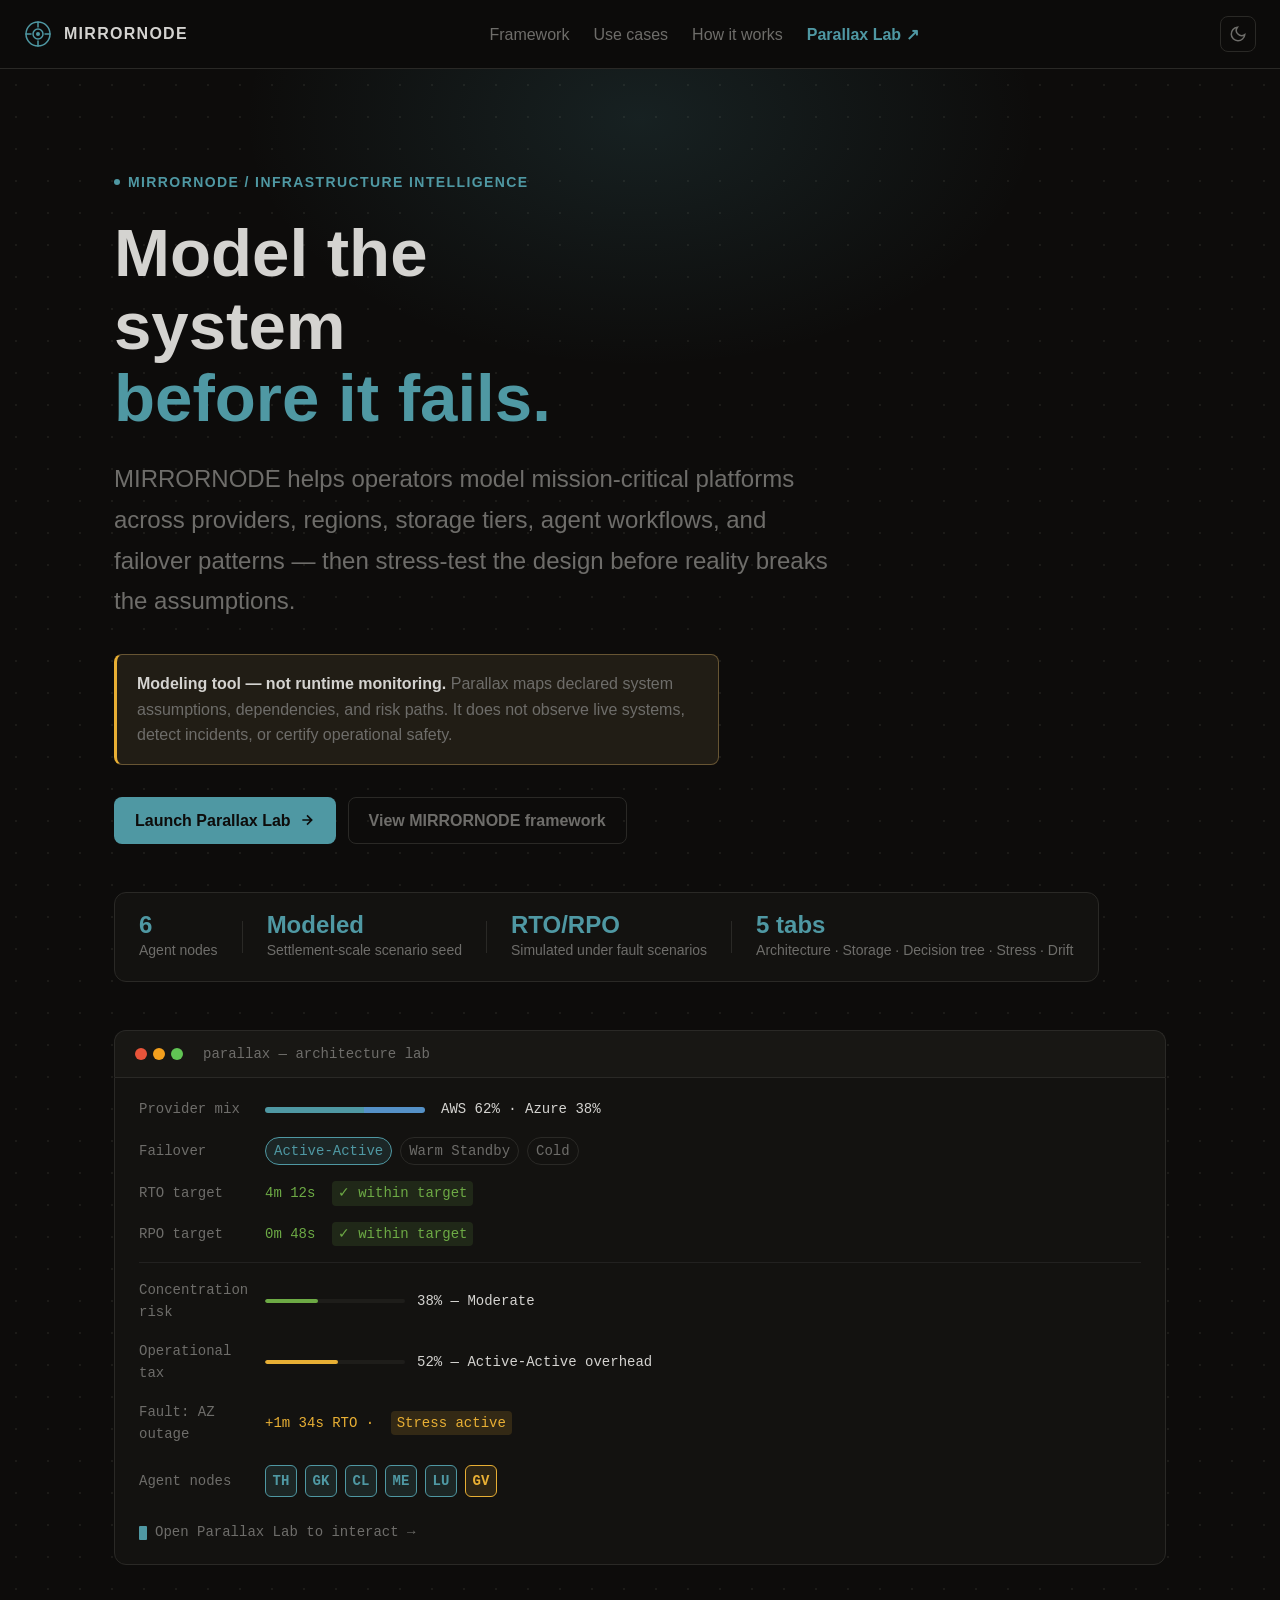
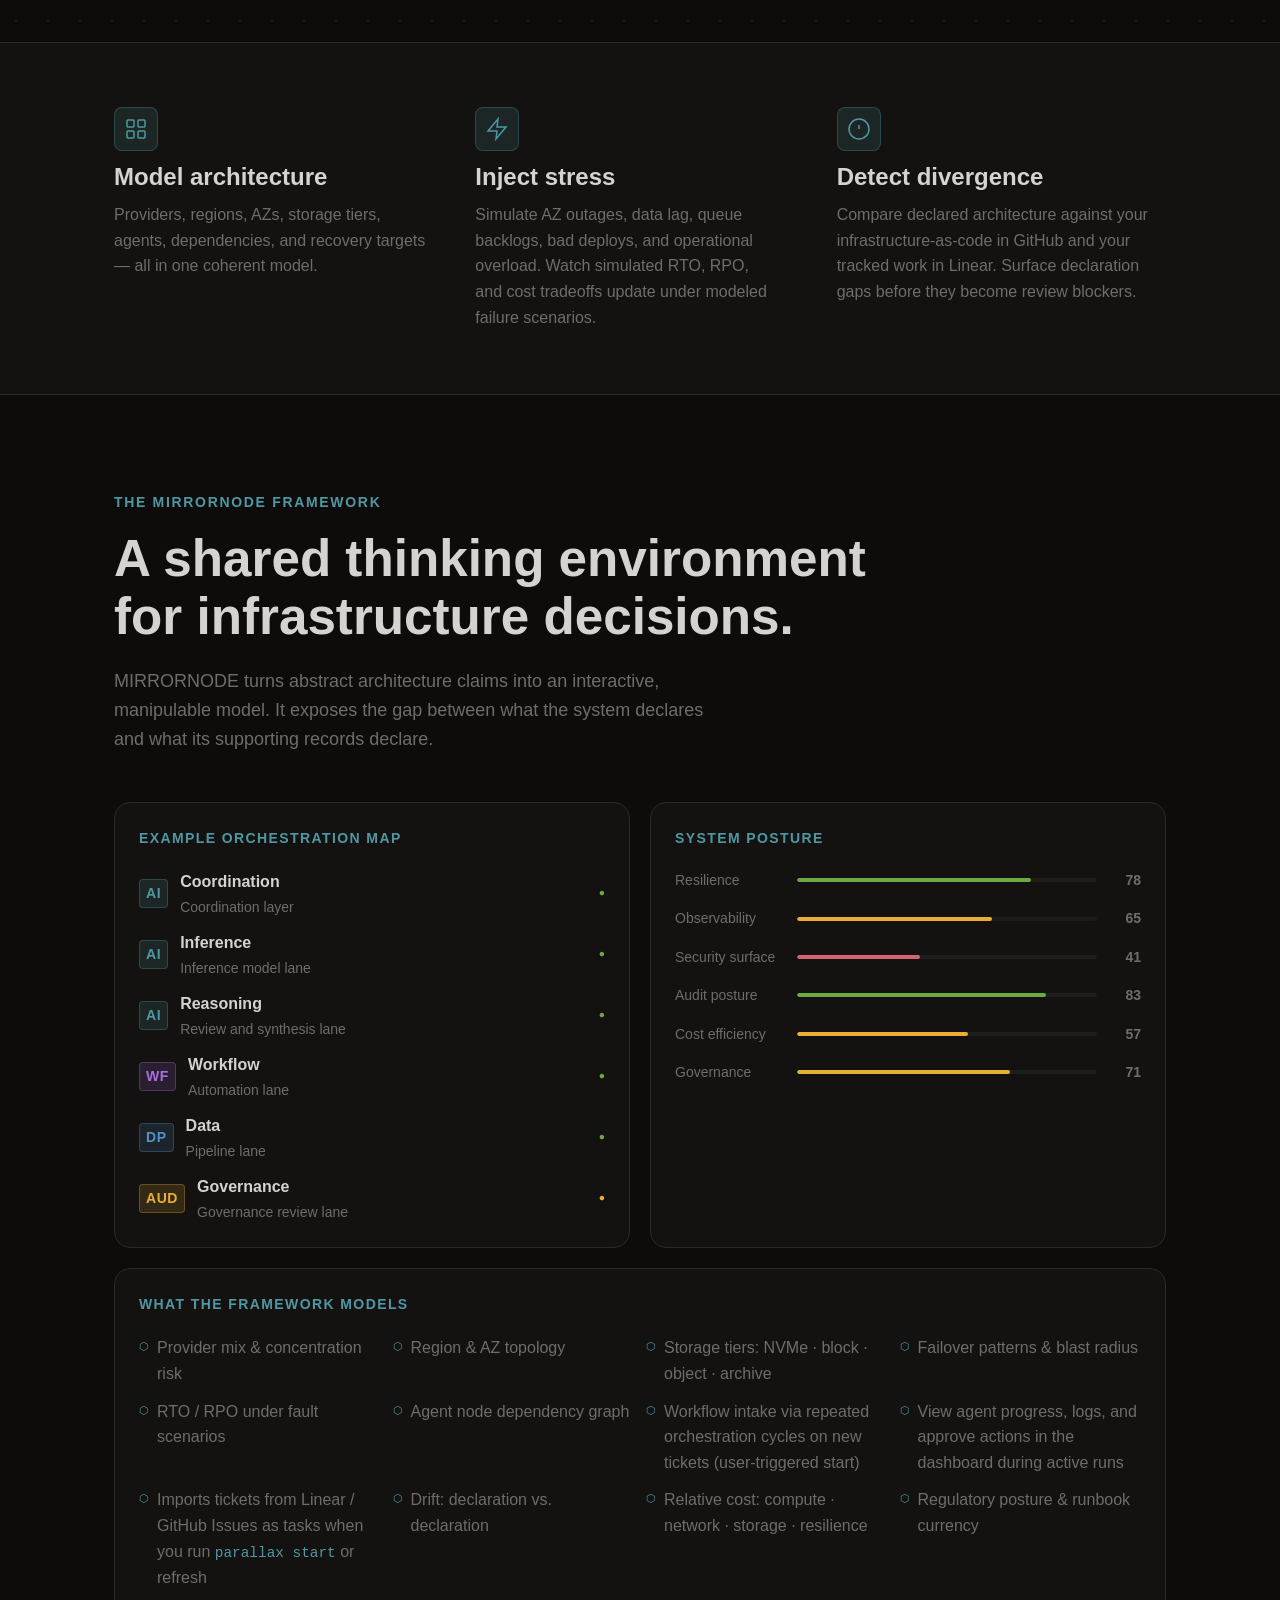
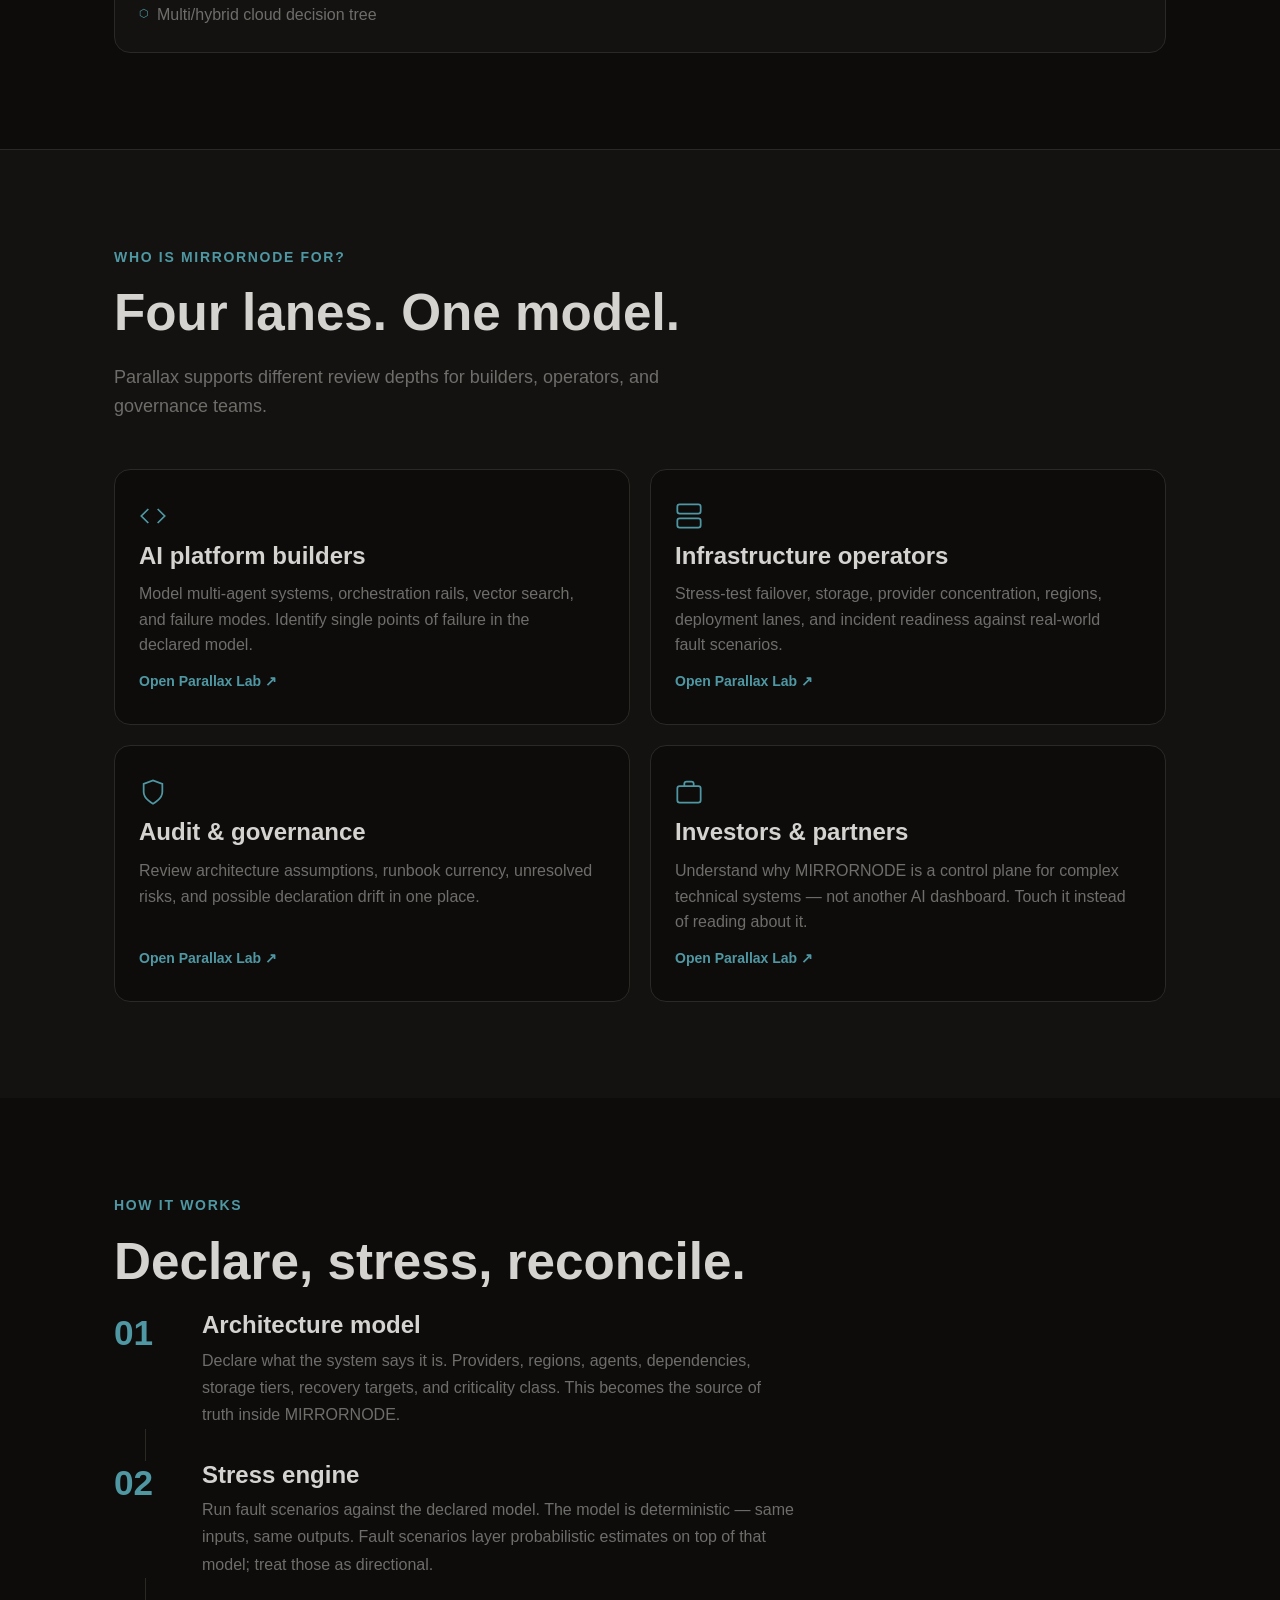
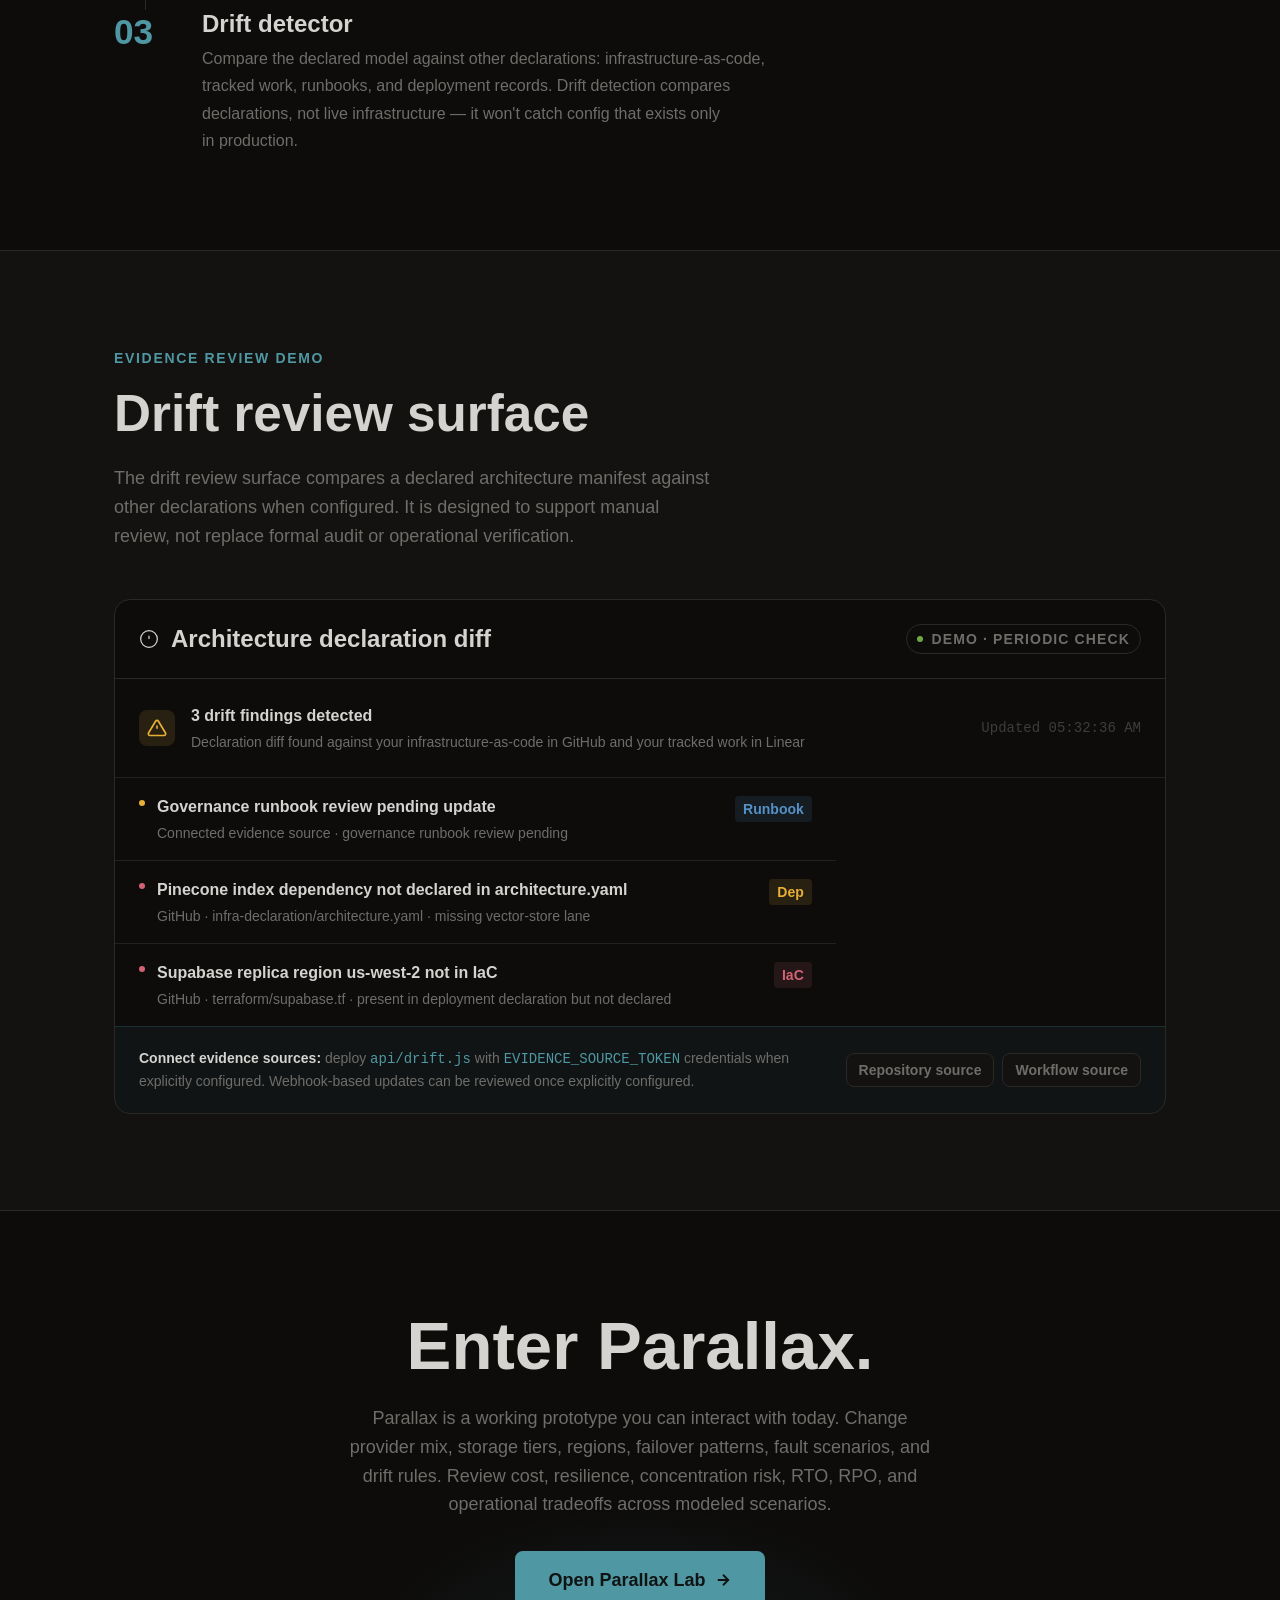
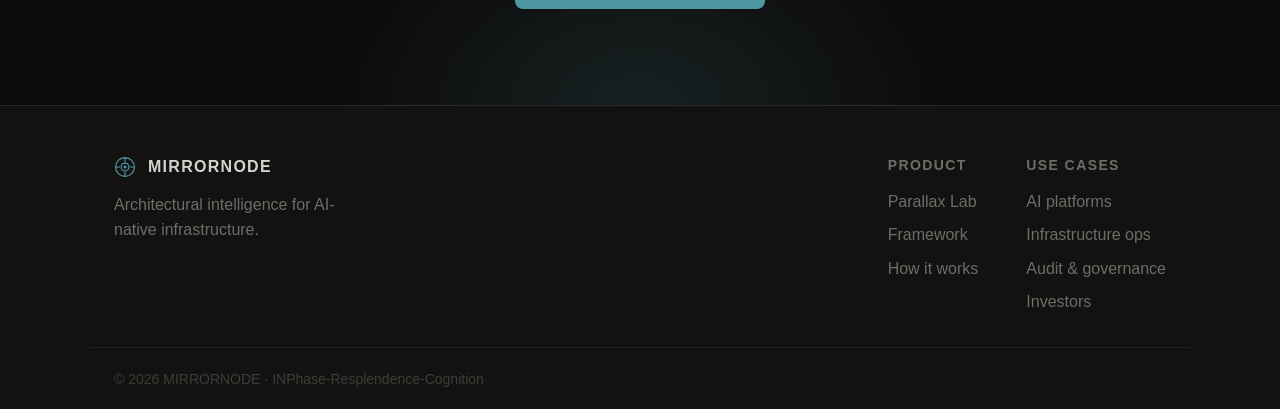
==== commit a72e64c3: "fix(parallax): use canonical parallax domain in public links" ====
--- a/index.html
+++ b/index.html
@@ -40,7 +40,7 @@
         <li><a href="#framework" class="nav-link">Framework</a></li>
         <li><a href="#use-cases" class="nav-link">Use cases</a></li>
         <li><a href="#how-it-works" class="nav-link">How it works</a></li>
-        <li><a href="https://public-ivory-mu.vercel.app" class="nav-link nav-link--accent" target="_blank" rel="noopener">Parallax Lab ↗</a></li>
+        <li><a href="https://parallax.mirrornode.xyz" class="nav-link nav-link--accent" target="_blank" rel="noopener">Parallax Lab ↗</a></li>
       </ul>
 
       <!-- Controls -->
@@ -64,7 +64,7 @@
         <li><a href="#framework" class="mobile-link">Framework</a></li>
         <li><a href="#use-cases" class="mobile-link">Use cases</a></li>
         <li><a href="#how-it-works" class="mobile-link">How it works</a></li>
-        <li><a href="https://public-ivory-mu.vercel.app" class="mobile-link mobile-link--accent" target="_blank" rel="noopener">Parallax Lab ↗</a></li>
+        <li><a href="https://parallax.mirrornode.xyz" class="mobile-link mobile-link--accent" target="_blank" rel="noopener">Parallax Lab ↗</a></li>
       </ul>
     </div>
   </header>
@@ -108,7 +108,7 @@
 
         <!-- CTAs -->
         <div class="hero-ctas reveal" data-reveal>
-          <a href="https://public-ivory-mu.vercel.app" class="btn btn--primary" target="_blank" rel="noopener">
+          <a href="https://parallax.mirrornode.xyz" class="btn btn--primary" target="_blank" rel="noopener">
             Launch Parallax Lab
             <svg width="16" height="16" viewBox="0 0 24 24" fill="none" stroke="currentColor" stroke-width="2.5" aria-hidden="true"><path d="M5 12h14M12 5l7 7-7 7"/></svg>
           </a>
@@ -456,7 +456,7 @@
         </p>
 
         <div class="uc-grid">
-          <a href="https://public-ivory-mu.vercel.app" class="uc-card reveal" data-reveal target="_blank" rel="noopener" aria-label="AI platform builders — open Parallax Lab">
+          <a href="https://parallax.mirrornode.xyz" class="uc-card reveal" data-reveal target="_blank" rel="noopener" aria-label="AI platform builders — open Parallax Lab">
             <div class="uc-card-icon" aria-hidden="true">
               <svg width="28" height="28" viewBox="0 0 24 24" fill="none" stroke="currentColor" stroke-width="1.5">
                 <polyline points="16 18 22 12 16 6"/><polyline points="8 6 2 12 8 18"/>
@@ -467,7 +467,7 @@
             <span class="uc-card-cta">Open Parallax Lab ↗</span>
           </a>
 
-          <a href="https://public-ivory-mu.vercel.app" class="uc-card reveal" data-reveal target="_blank" rel="noopener" aria-label="Infrastructure operators — open Parallax Lab">
+          <a href="https://parallax.mirrornode.xyz" class="uc-card reveal" data-reveal target="_blank" rel="noopener" aria-label="Infrastructure operators — open Parallax Lab">
             <div class="uc-card-icon" aria-hidden="true">
               <svg width="28" height="28" viewBox="0 0 24 24" fill="none" stroke="currentColor" stroke-width="1.5">
                 <rect x="2" y="2" width="20" height="8" rx="2"/><rect x="2" y="14" width="20" height="8" rx="2"/>
@@ -479,7 +479,7 @@
             <span class="uc-card-cta">Open Parallax Lab ↗</span>
           </a>
 
-          <a href="https://public-ivory-mu.vercel.app" class="uc-card reveal" data-reveal target="_blank" rel="noopener" aria-label="Audit and governance — open Parallax Lab">
+          <a href="https://parallax.mirrornode.xyz" class="uc-card reveal" data-reveal target="_blank" rel="noopener" aria-label="Audit and governance — open Parallax Lab">
             <div class="uc-card-icon" aria-hidden="true">
               <svg width="28" height="28" viewBox="0 0 24 24" fill="none" stroke="currentColor" stroke-width="1.5">
                 <path d="M12 22s8-4 8-10V5l-8-3-8 3v7c0 6 8 10 8 10z"/>
@@ -490,7 +490,7 @@
             <span class="uc-card-cta">Open Parallax Lab ↗</span>
           </a>
 
-          <a href="https://public-ivory-mu.vercel.app" class="uc-card reveal" data-reveal target="_blank" rel="noopener" aria-label="Investors and partners — open Parallax Lab">
+          <a href="https://parallax.mirrornode.xyz" class="uc-card reveal" data-reveal target="_blank" rel="noopener" aria-label="Investors and partners — open Parallax Lab">
             <div class="uc-card-icon" aria-hidden="true">
               <svg width="28" height="28" viewBox="0 0 24 24" fill="none" stroke="currentColor" stroke-width="1.5">
                 <rect x="2" y="7" width="20" height="14" rx="2"/>
@@ -631,7 +631,7 @@
           Parallax is a working prototype you can interact with today. Change provider mix, storage tiers, regions, failover patterns, fault scenarios, and drift rules.
           Review cost, resilience, concentration risk, RTO, RPO, and operational tradeoffs across modeled scenarios.
         </p>
-        <a href="https://public-ivory-mu.vercel.app" class="btn btn--primary btn--large reveal" data-reveal target="_blank" rel="noopener">
+        <a href="https://parallax.mirrornode.xyz" class="btn btn--primary btn--large reveal" data-reveal target="_blank" rel="noopener">
           Open Parallax Lab
           <svg width="18" height="18" viewBox="0 0 24 24" fill="none" stroke="currentColor" stroke-width="2.5" aria-hidden="true"><path d="M5 12h14M12 5l7 7-7 7"/></svg>
         </a>
@@ -664,7 +664,7 @@
       <div class="footer-links">
         <div class="footer-col">
           <span class="footer-col-label">Product</span>
-          <a href="https://public-ivory-mu.vercel.app" class="footer-link" target="_blank" rel="noopener">Parallax Lab</a>
+          <a href="https://parallax.mirrornode.xyz" class="footer-link" target="_blank" rel="noopener">Parallax Lab</a>
           <a href="#framework" class="footer-link">Framework</a>
           <a href="#how-it-works" class="footer-link">How it works</a>
         </div>
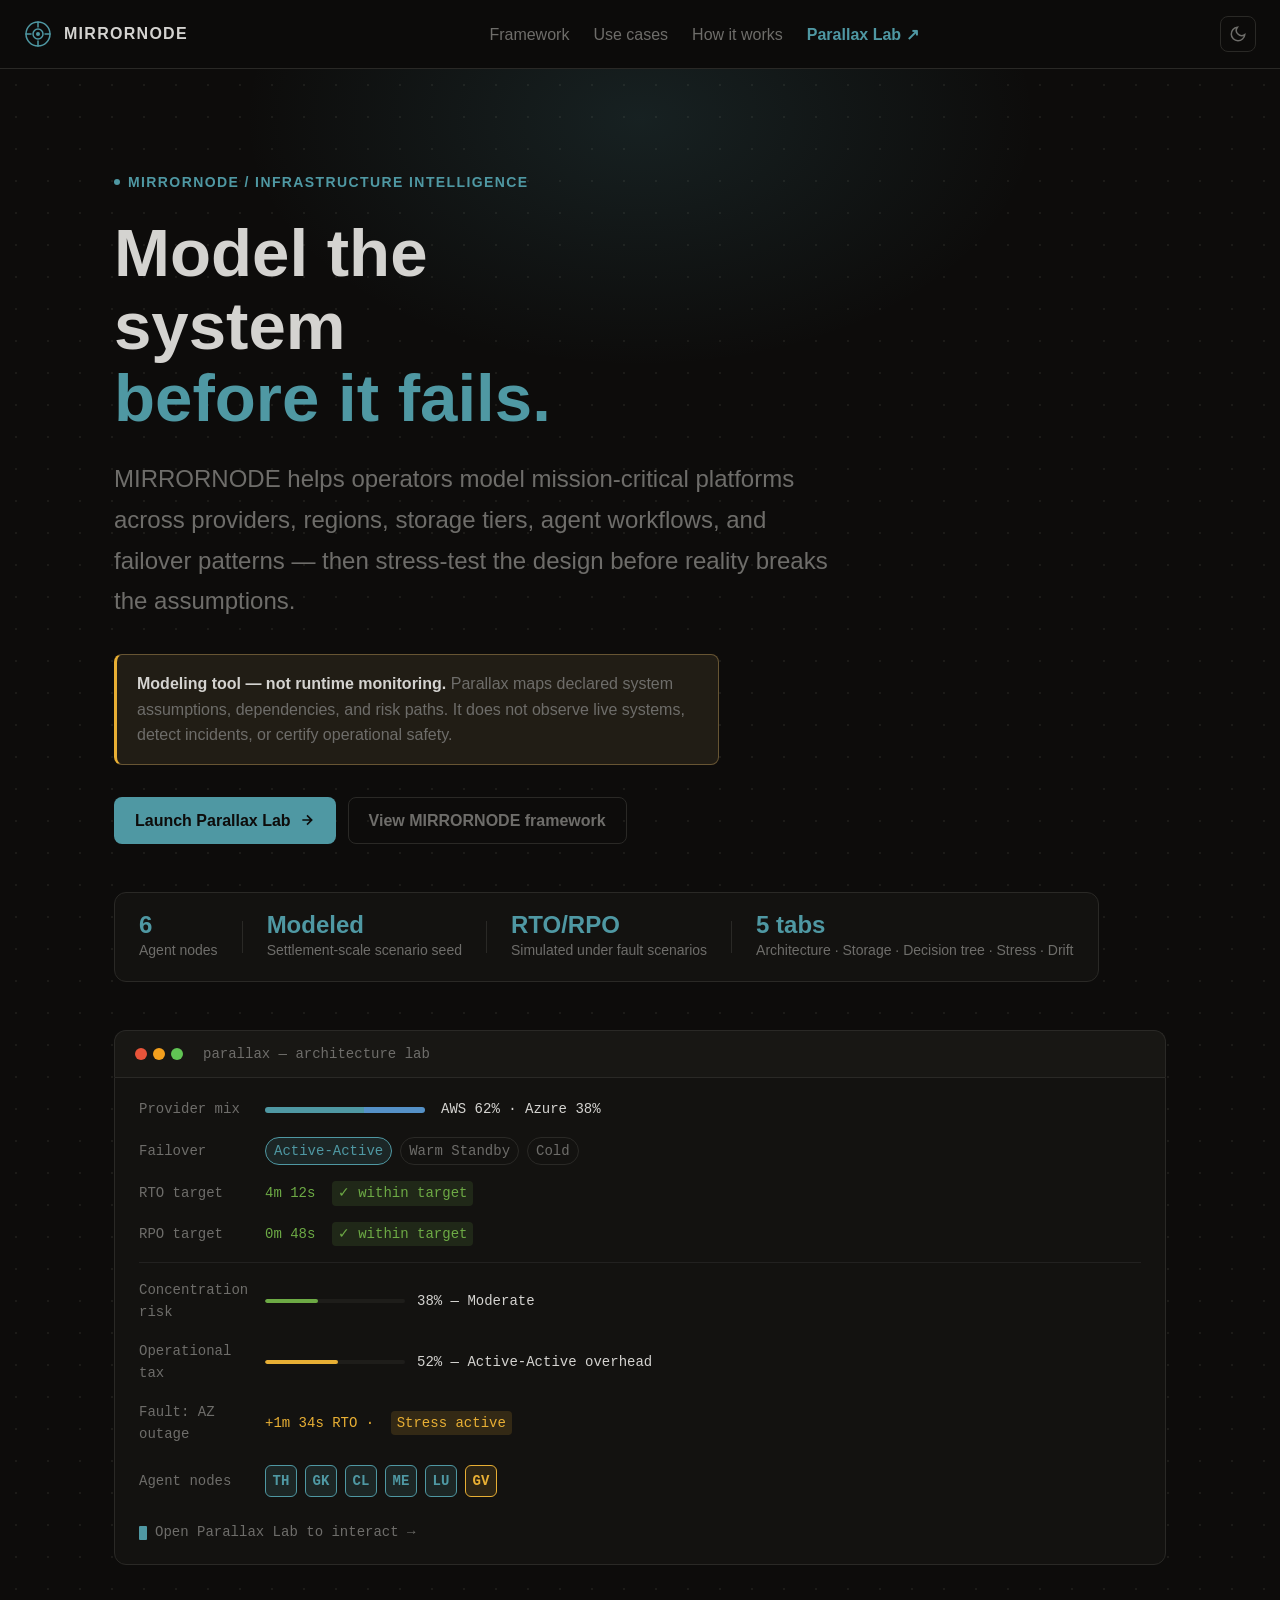
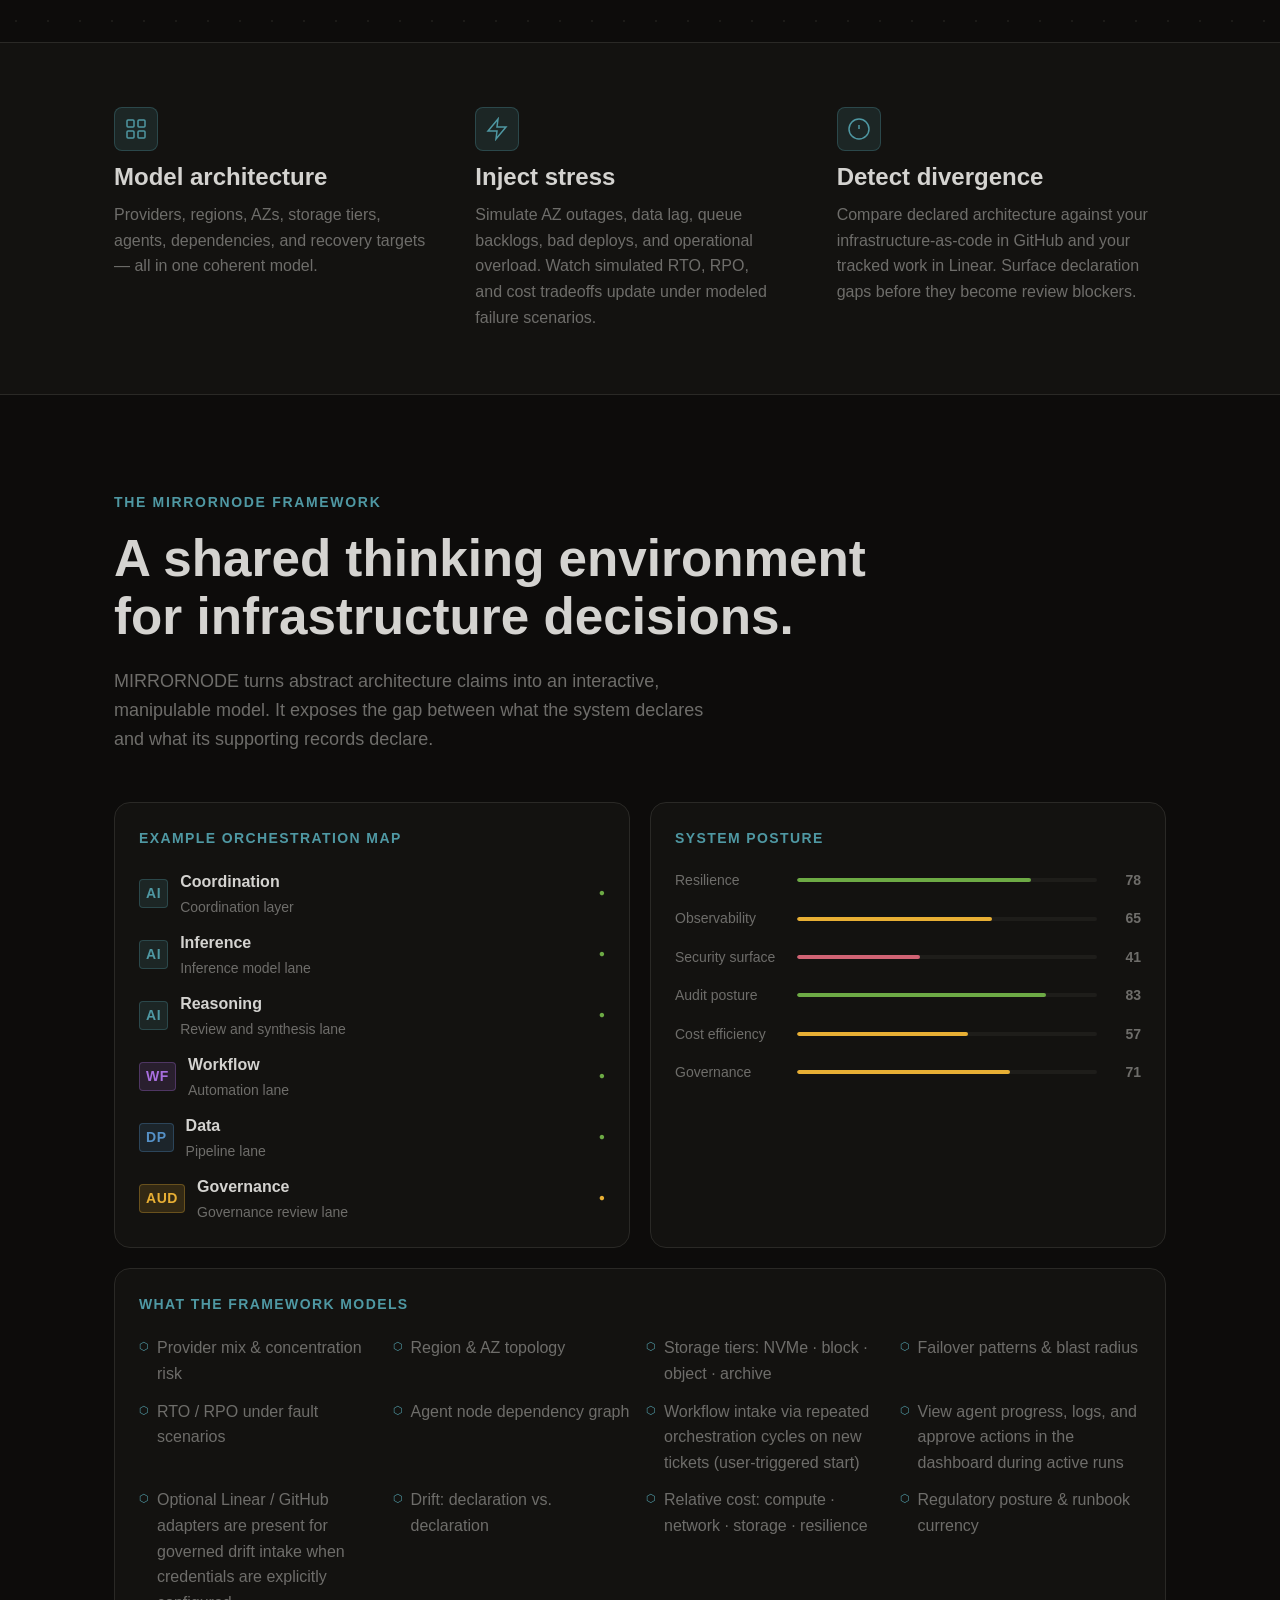
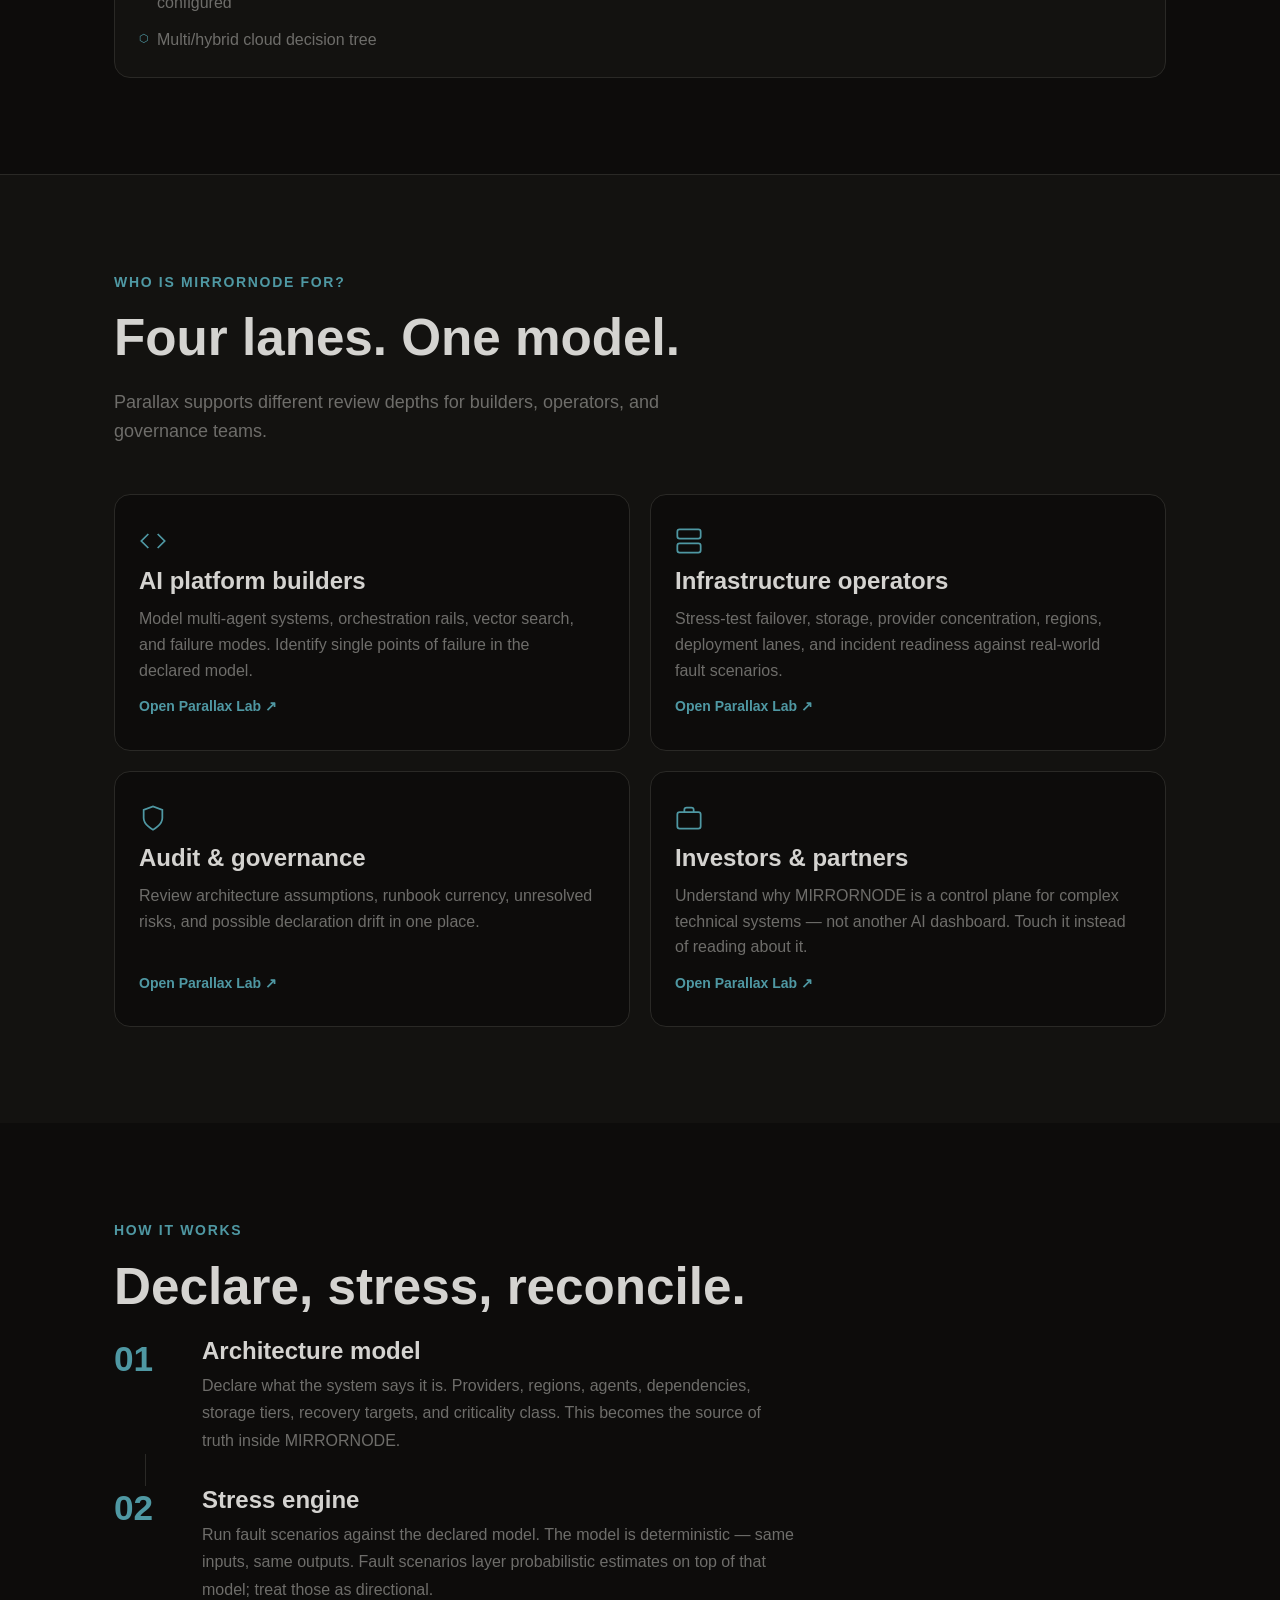
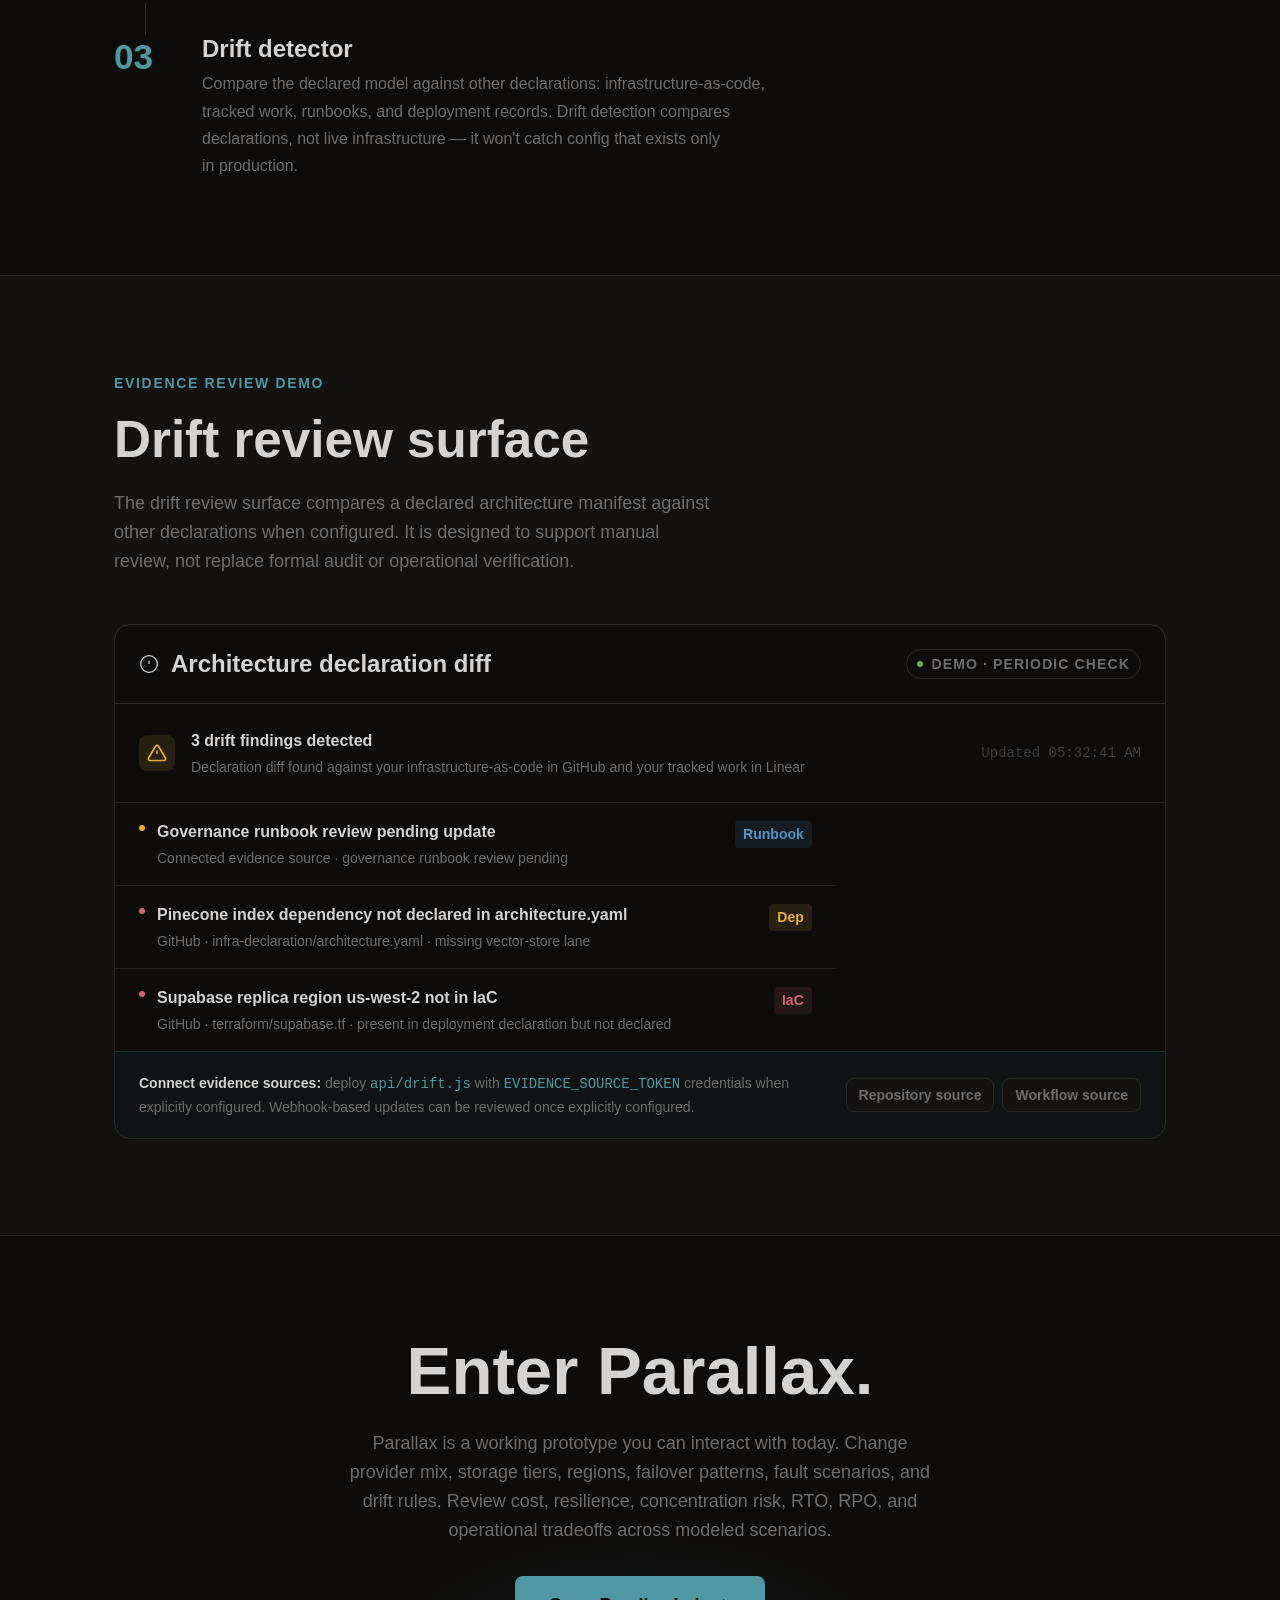
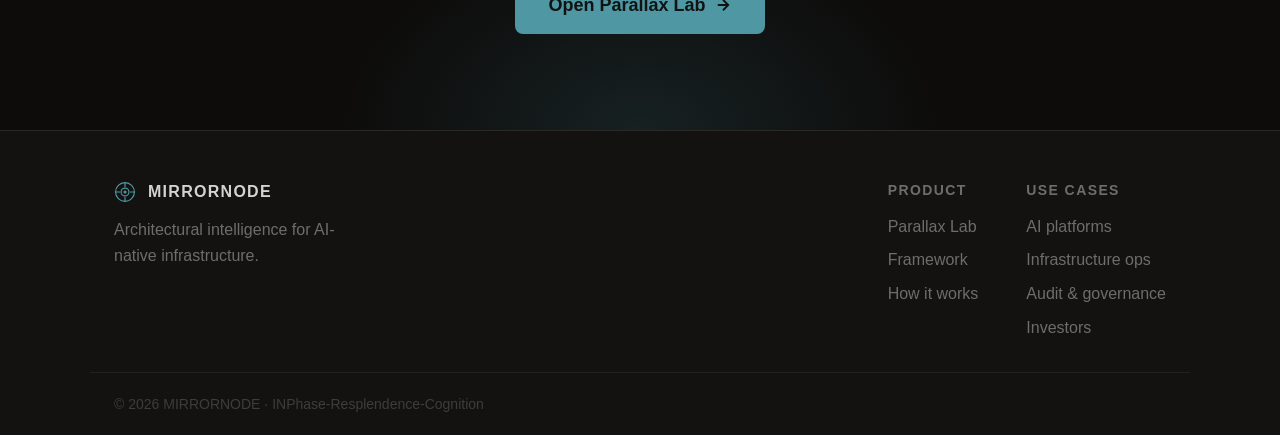
==== commit ad9ec7e5: "fix(parallax): clarify optional integration boundary" ====
--- a/index.html
+++ b/index.html
@@ -417,7 +417,7 @@
               </div>
               <div class="ff-item">
                 <span class="ff-icon" aria-hidden="true">⬡</span>
-                <span class="ff-label">Imports tickets from Linear / GitHub Issues as tasks when you run <code>parallax start</code> or refresh</span>
+                <span class="ff-label">Optional Linear / GitHub adapters are present for governed drift intake when credentials are explicitly configured</span>
               </div>
               <div class="ff-item">
                 <span class="ff-icon" aria-hidden="true">⬡</span>
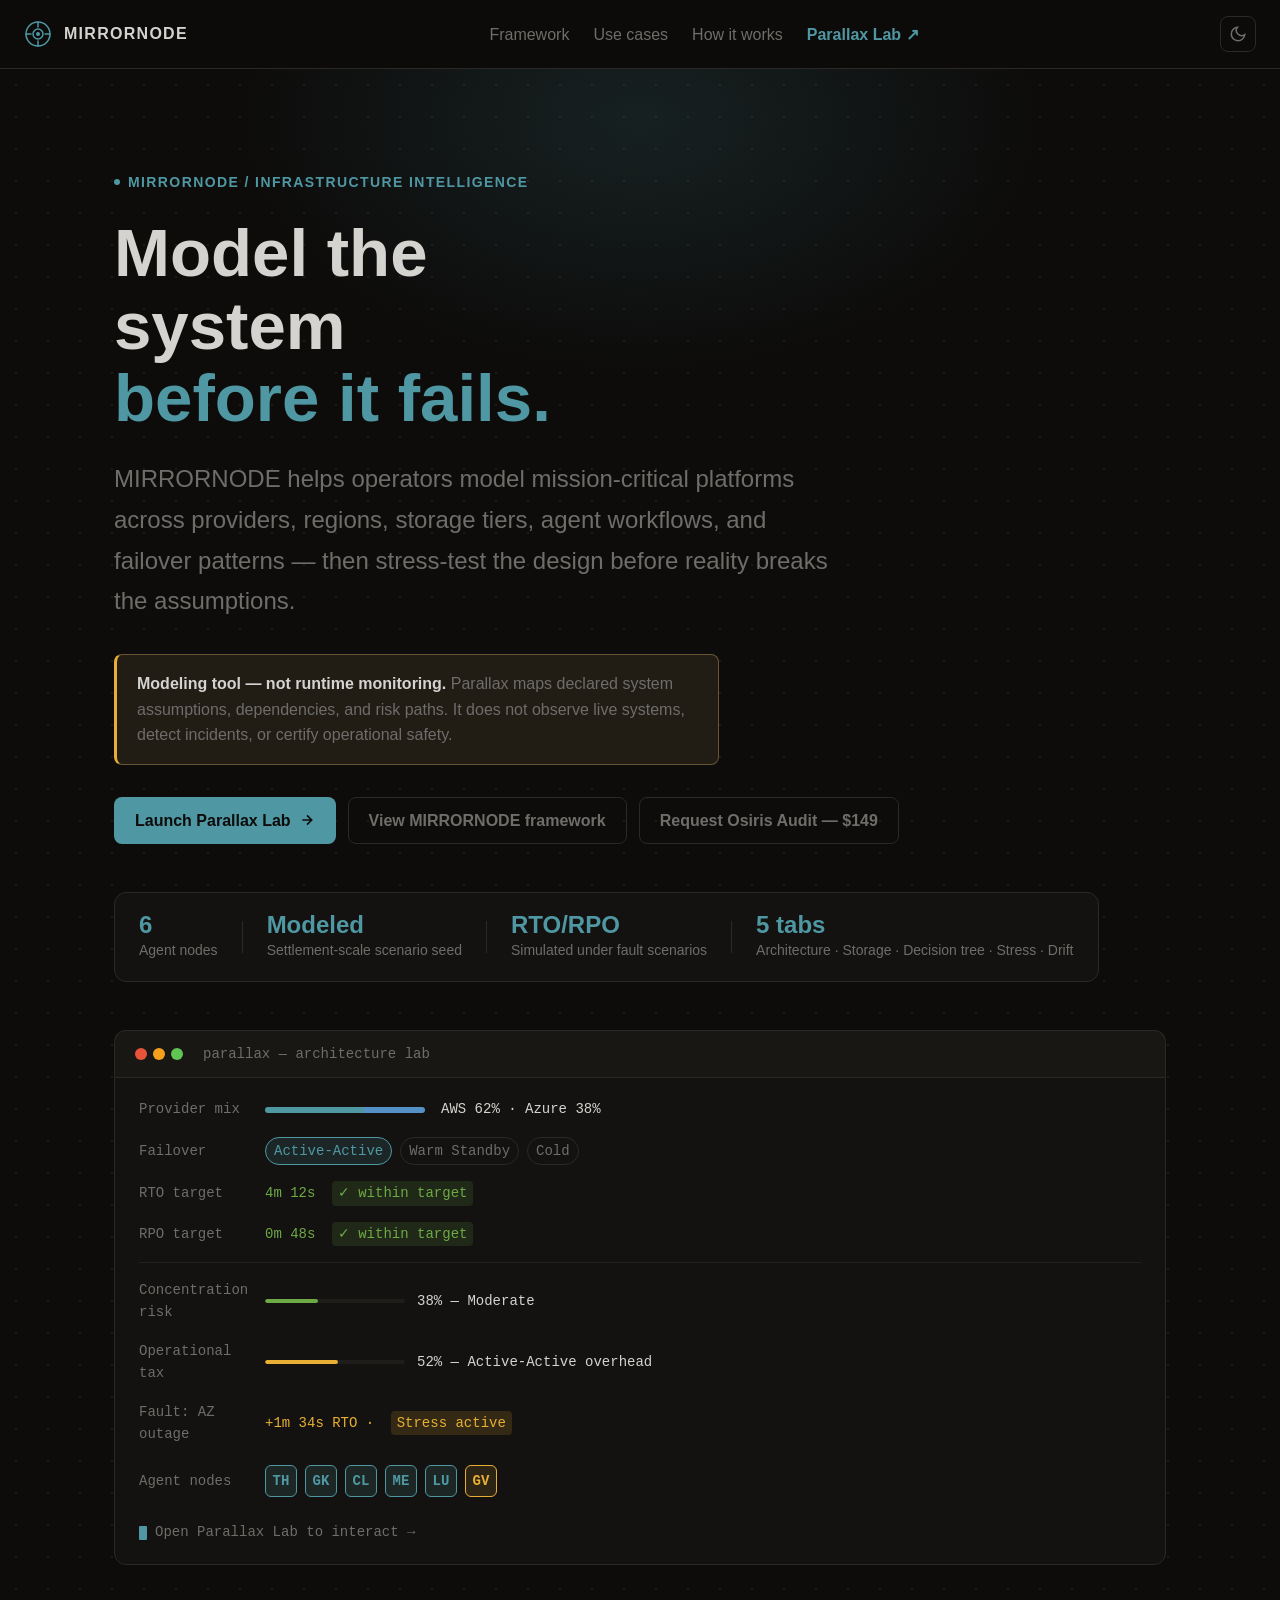
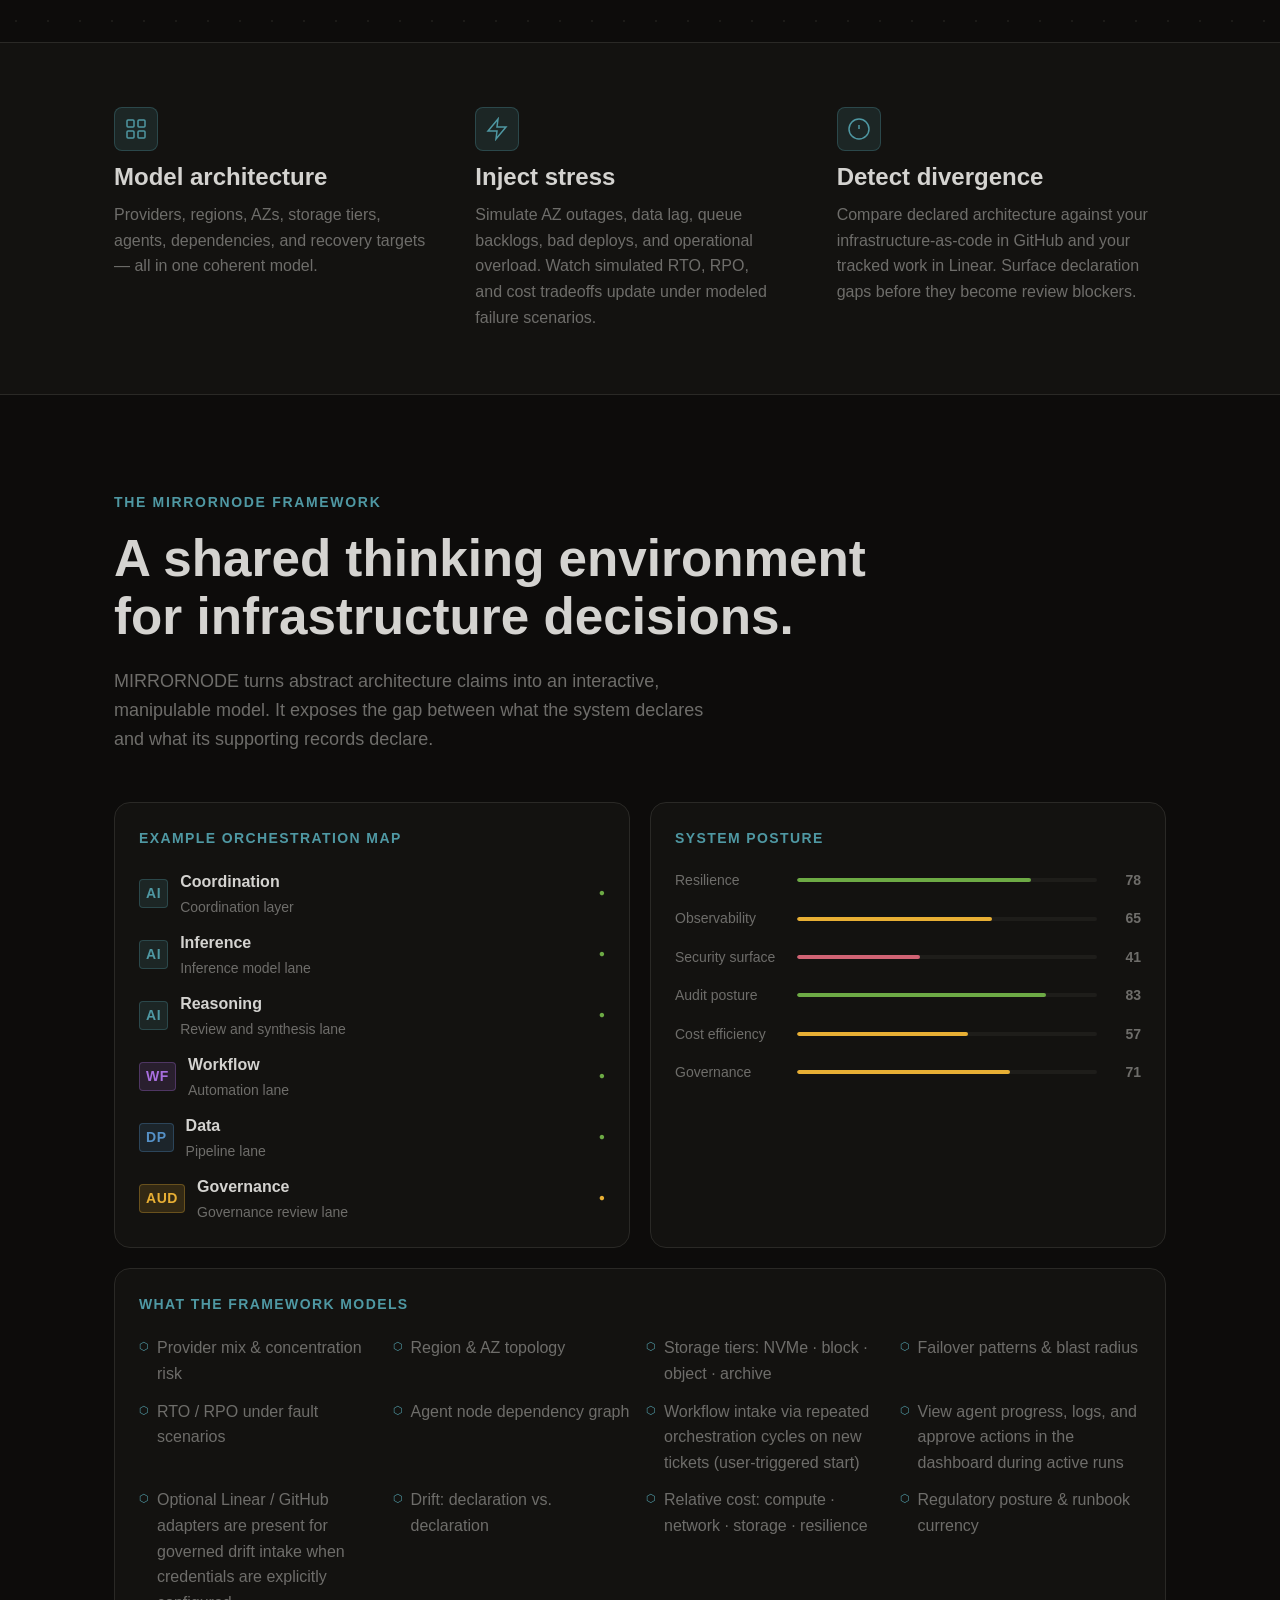
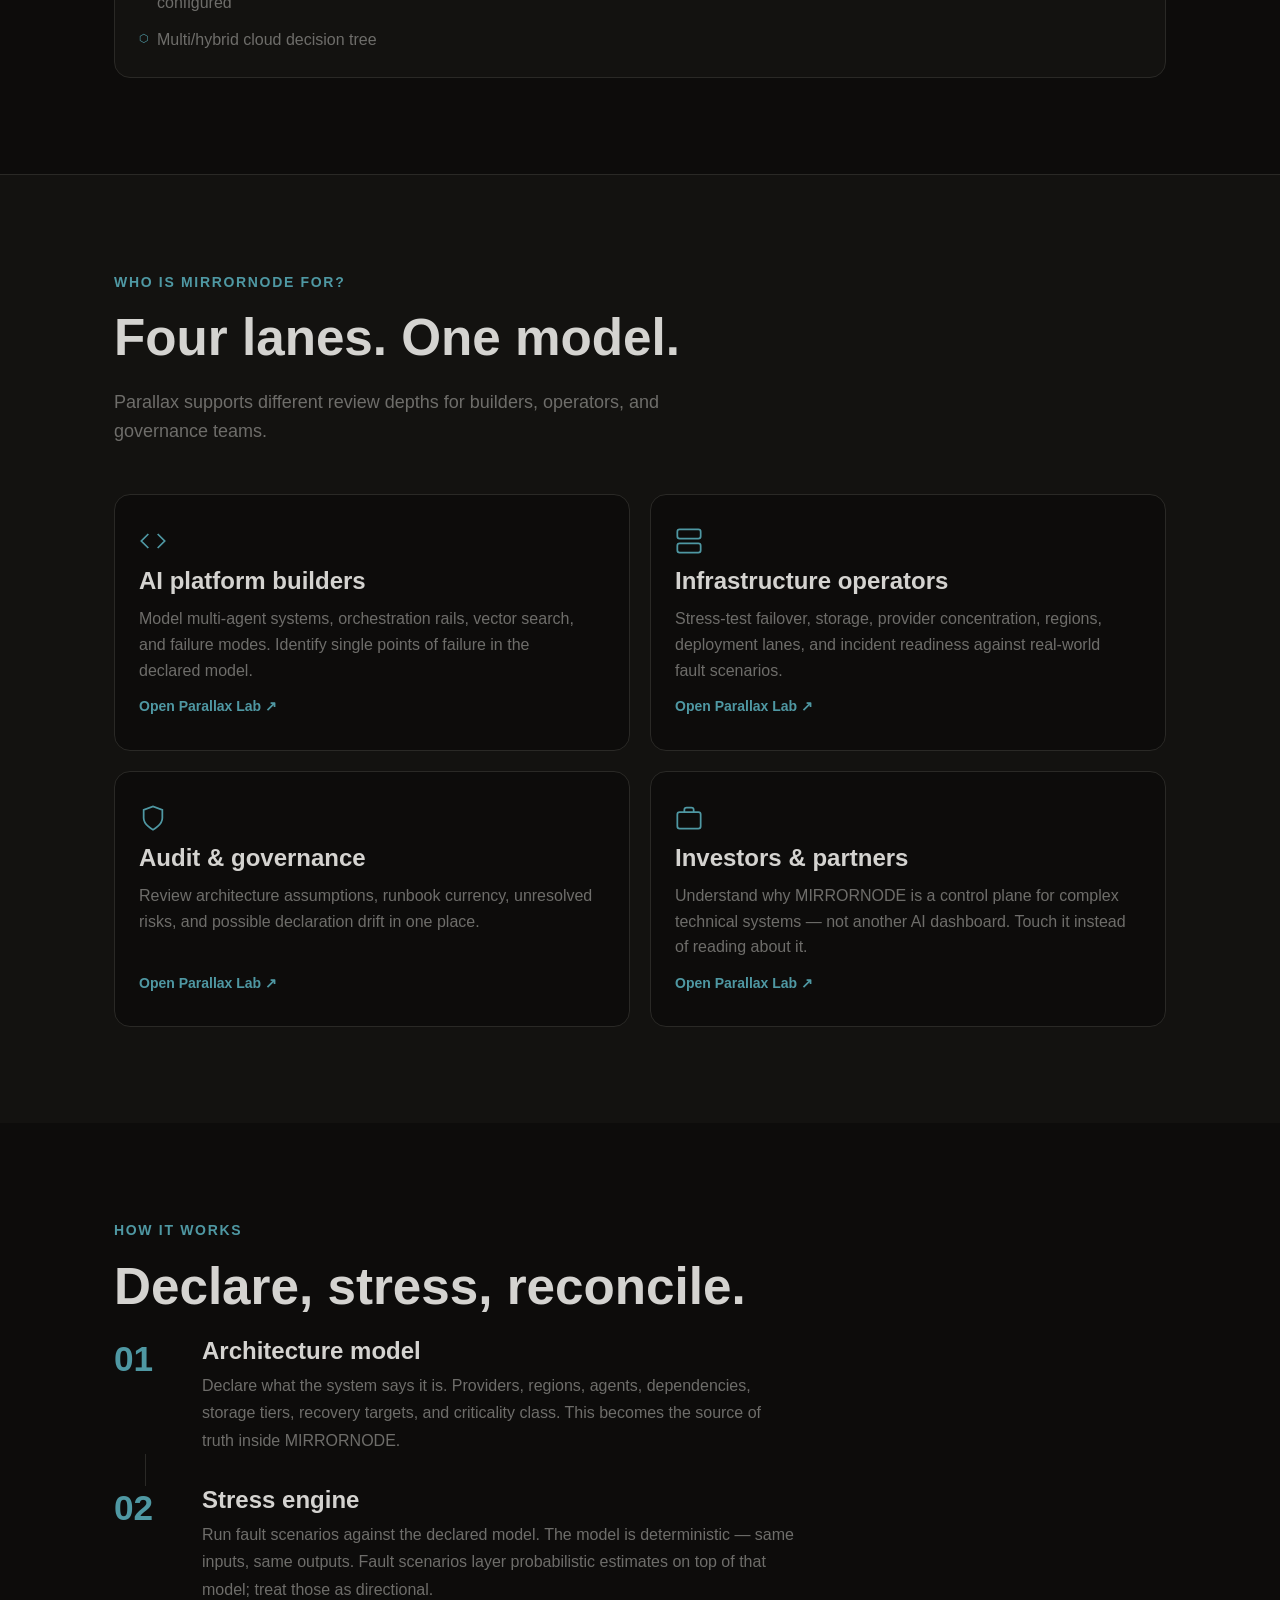
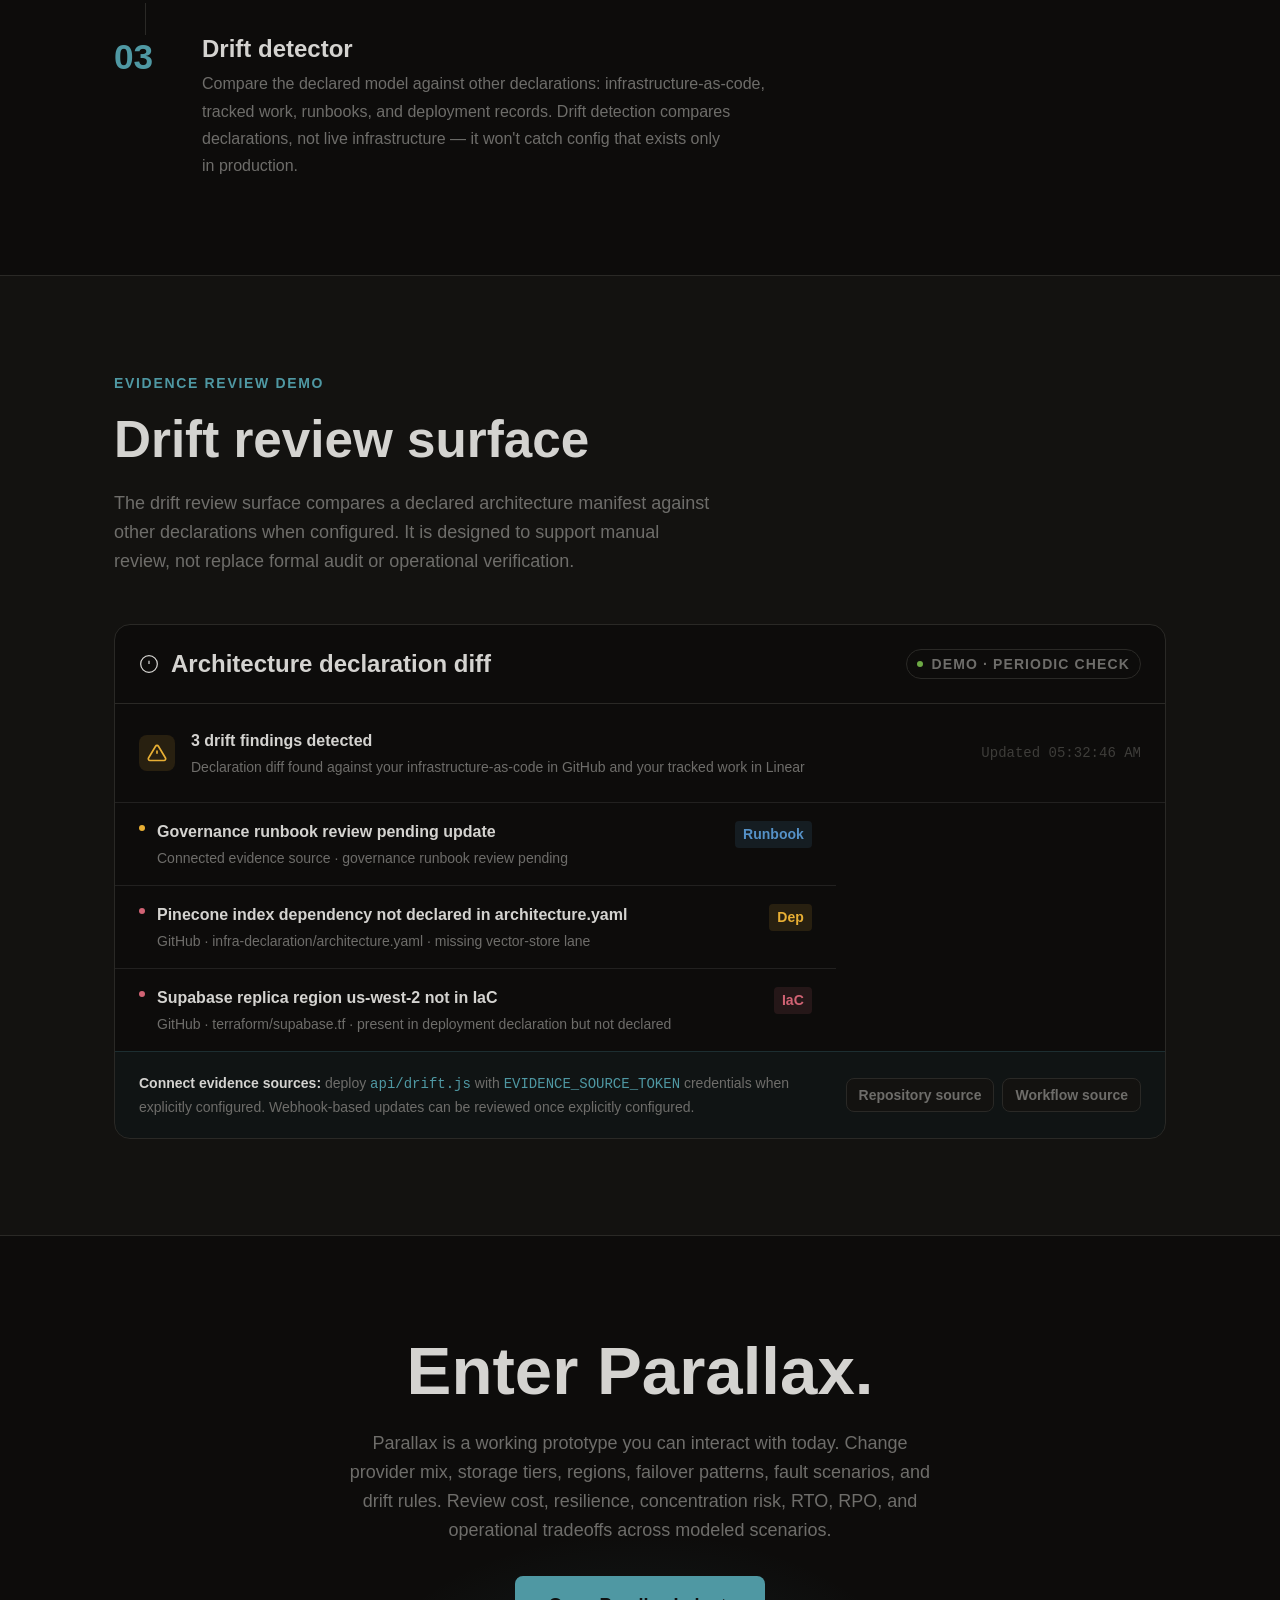
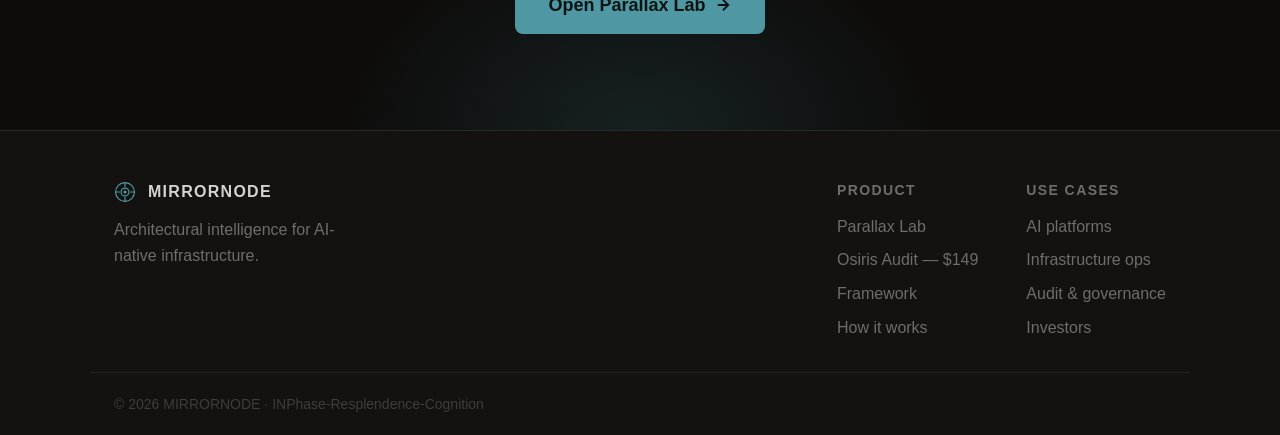
==== commit 851a1cd0: "feat(parallax): add Osiris Audit revenue CTA" ====
--- a/index.html
+++ b/index.html
@@ -114,6 +114,9 @@
           </a>
           <a href="#framework" class="btn btn--ghost">
             View MIRRORNODE framework
+          </a>
+          <a href="https://mirrornode.xyz/audit" class="btn btn--ghost" target="_blank" rel="noopener">
+            Request Osiris Audit — $149
           </a>
         </div>
 
@@ -665,6 +668,7 @@
         <div class="footer-col">
           <span class="footer-col-label">Product</span>
           <a href="https://parallax.mirrornode.xyz" class="footer-link" target="_blank" rel="noopener">Parallax Lab</a>
+          <a href="https://mirrornode.xyz/audit" class="footer-link" target="_blank" rel="noopener">Osiris Audit — $149</a>
           <a href="#framework" class="footer-link">Framework</a>
           <a href="#how-it-works" class="footer-link">How it works</a>
         </div>
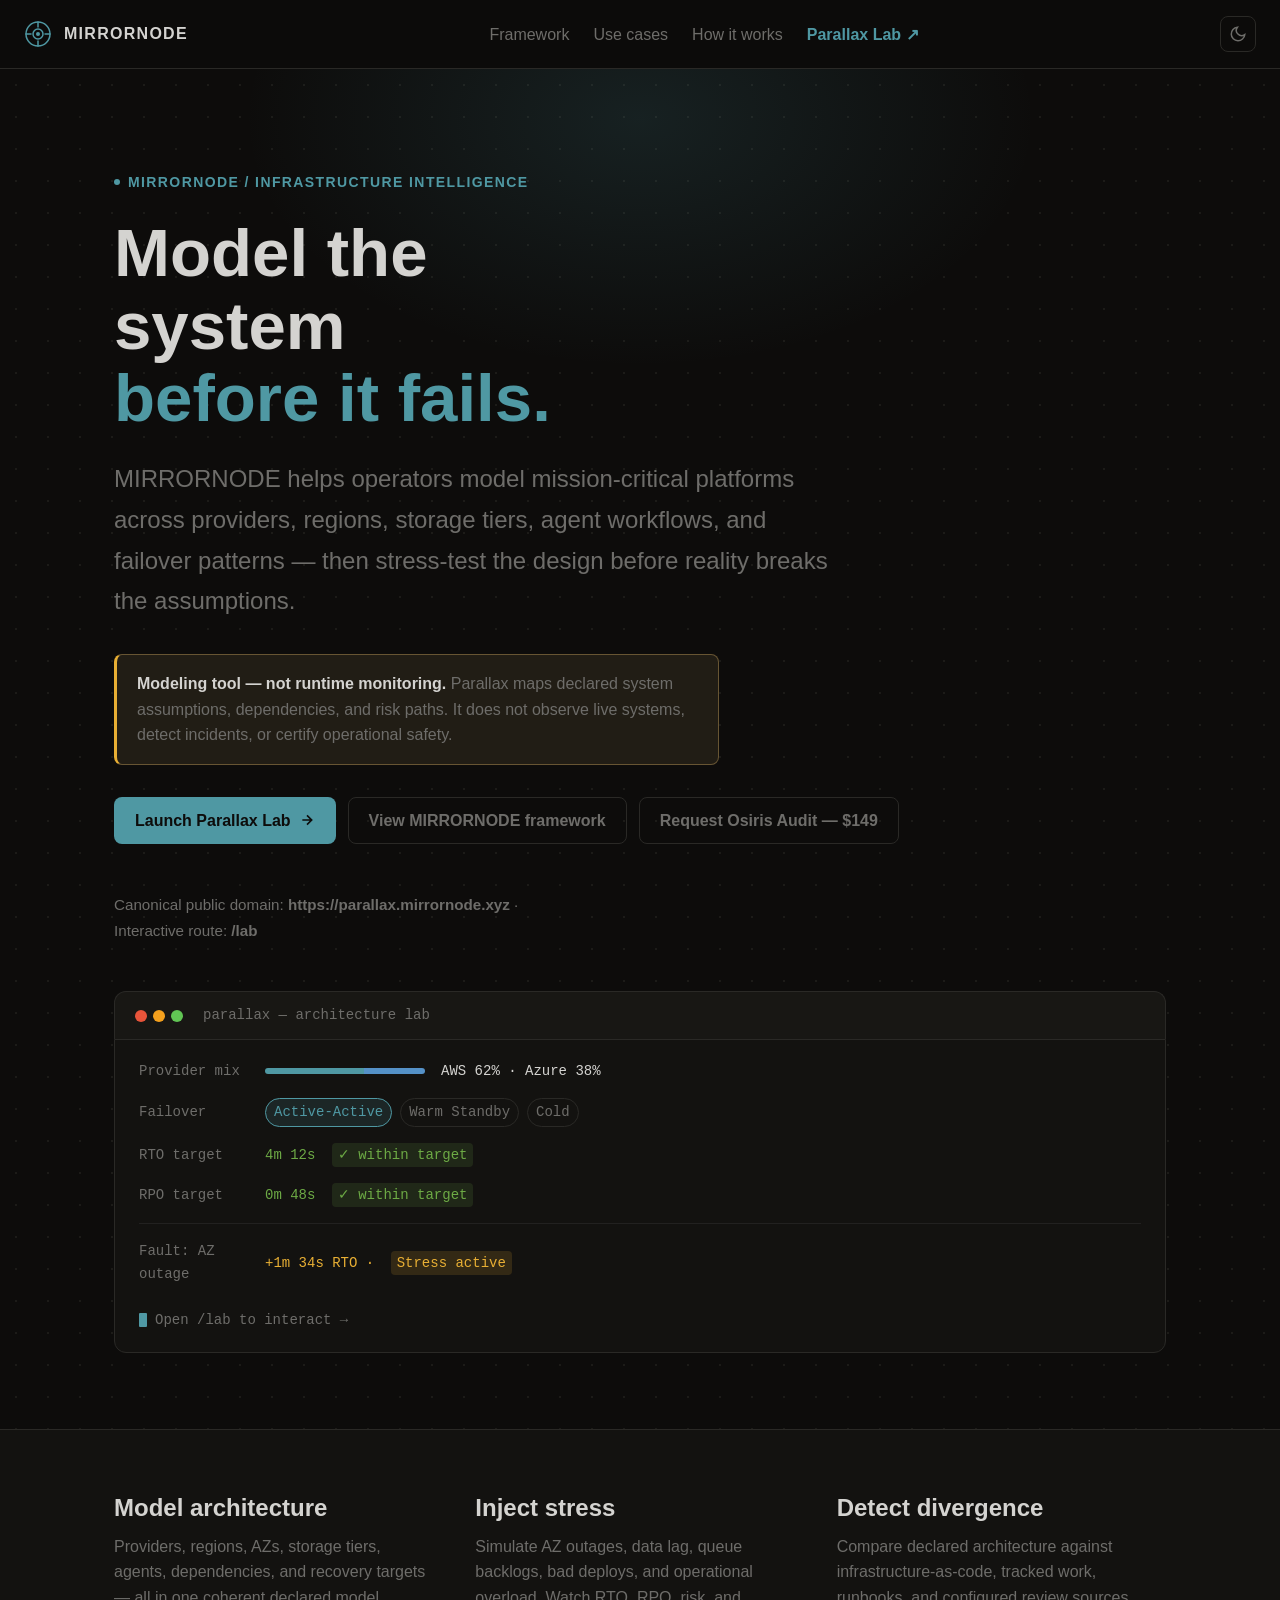
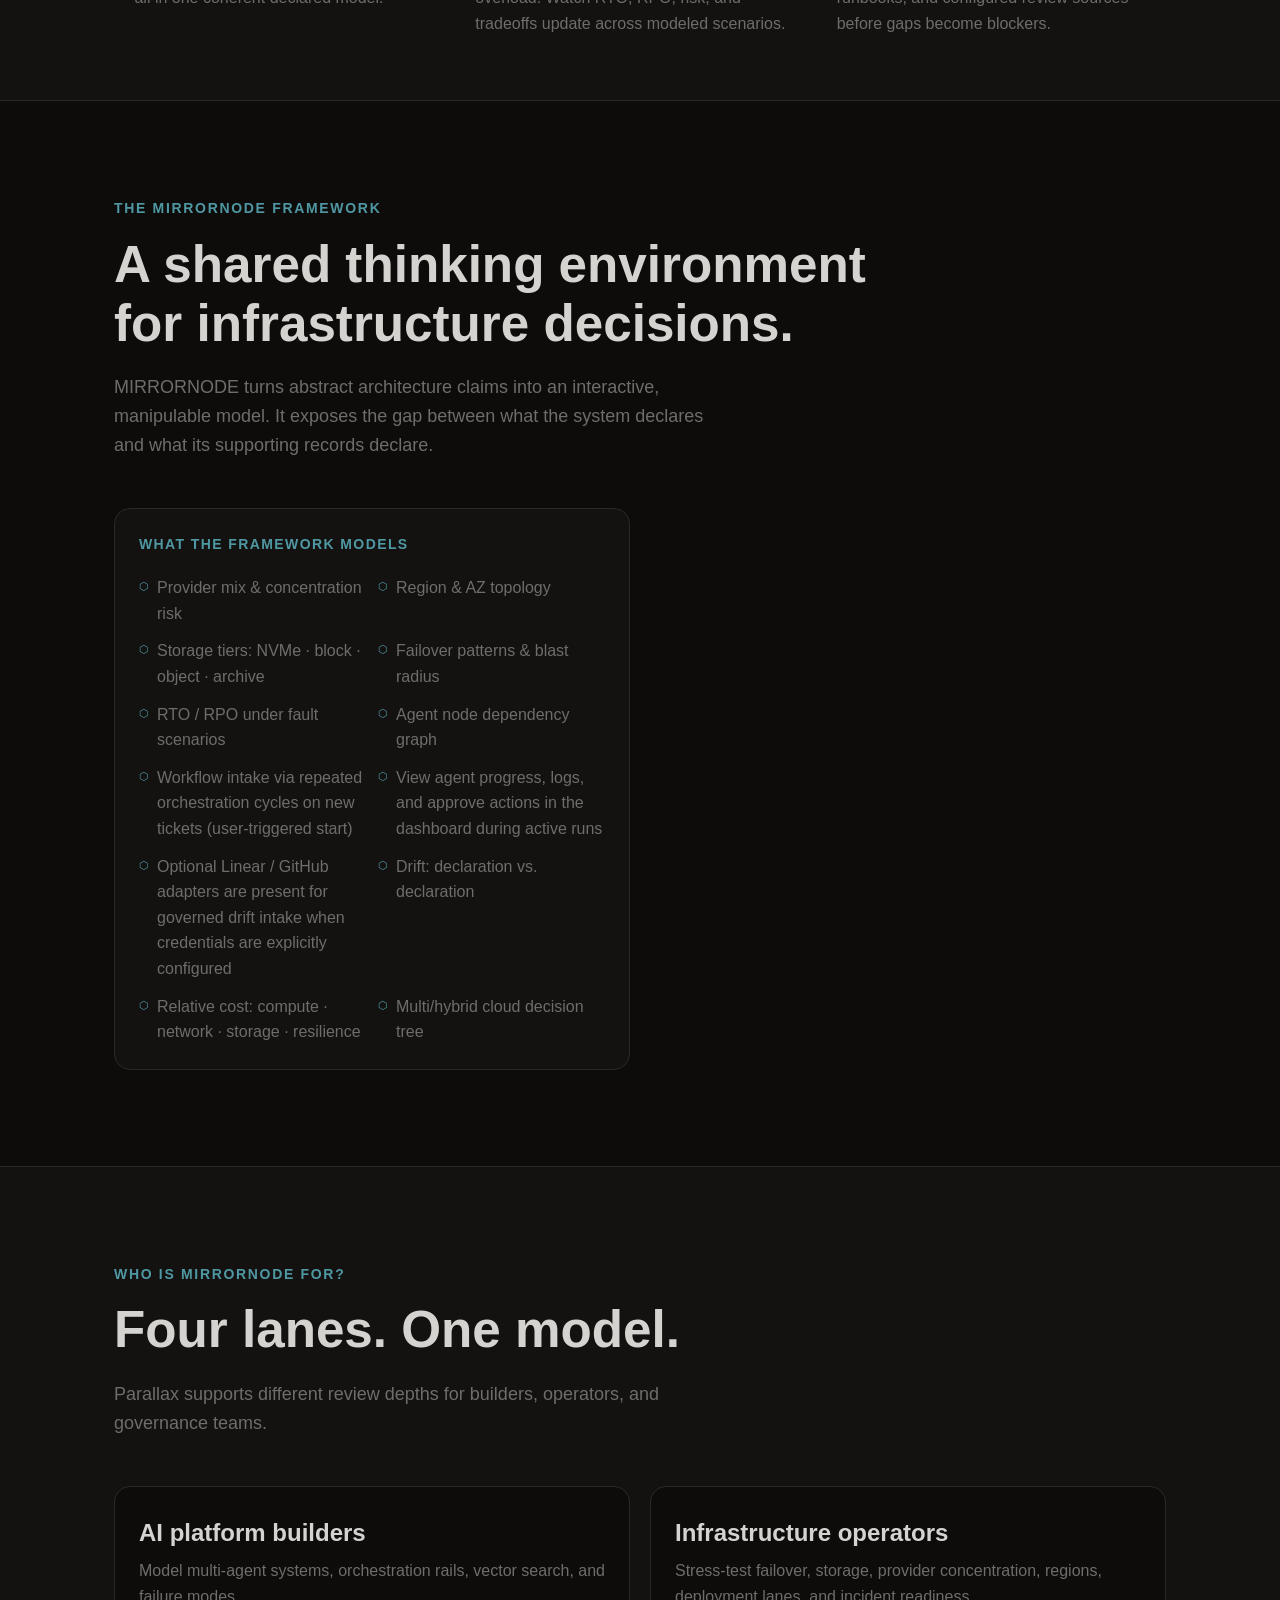
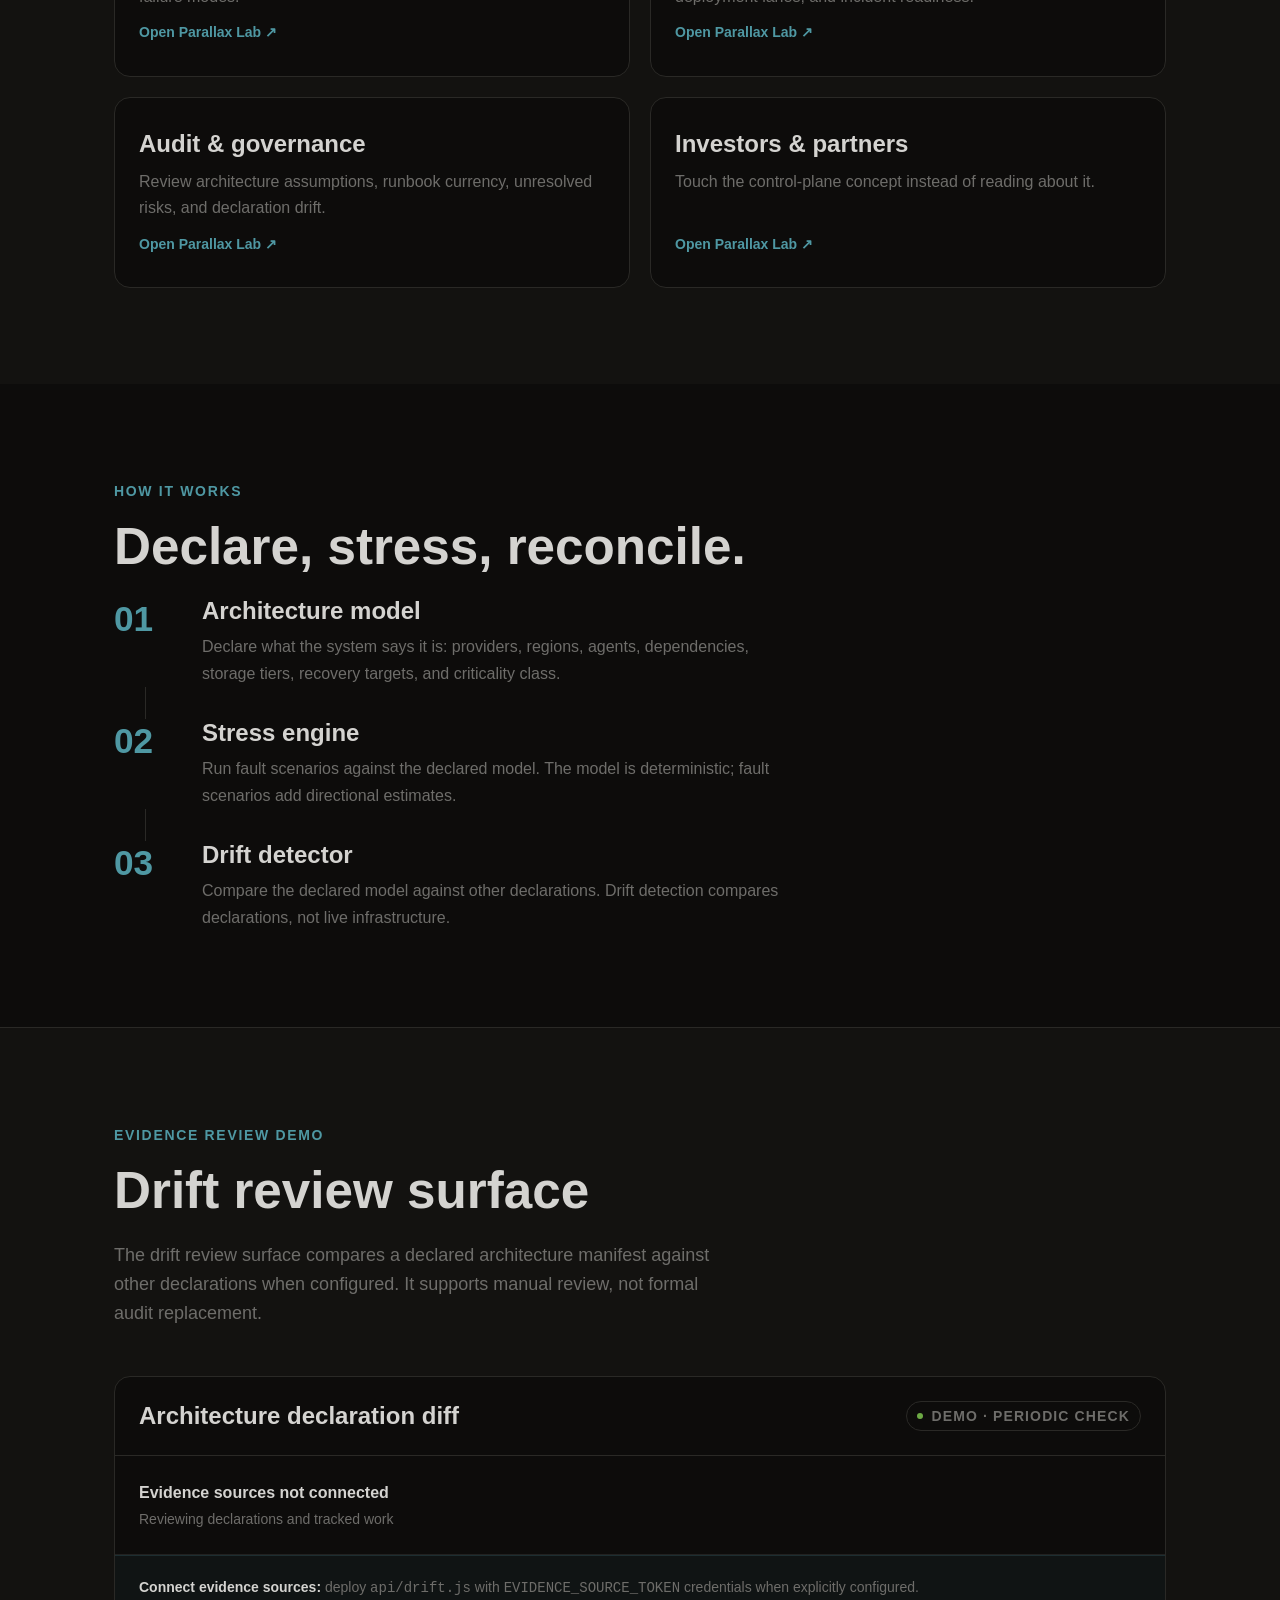
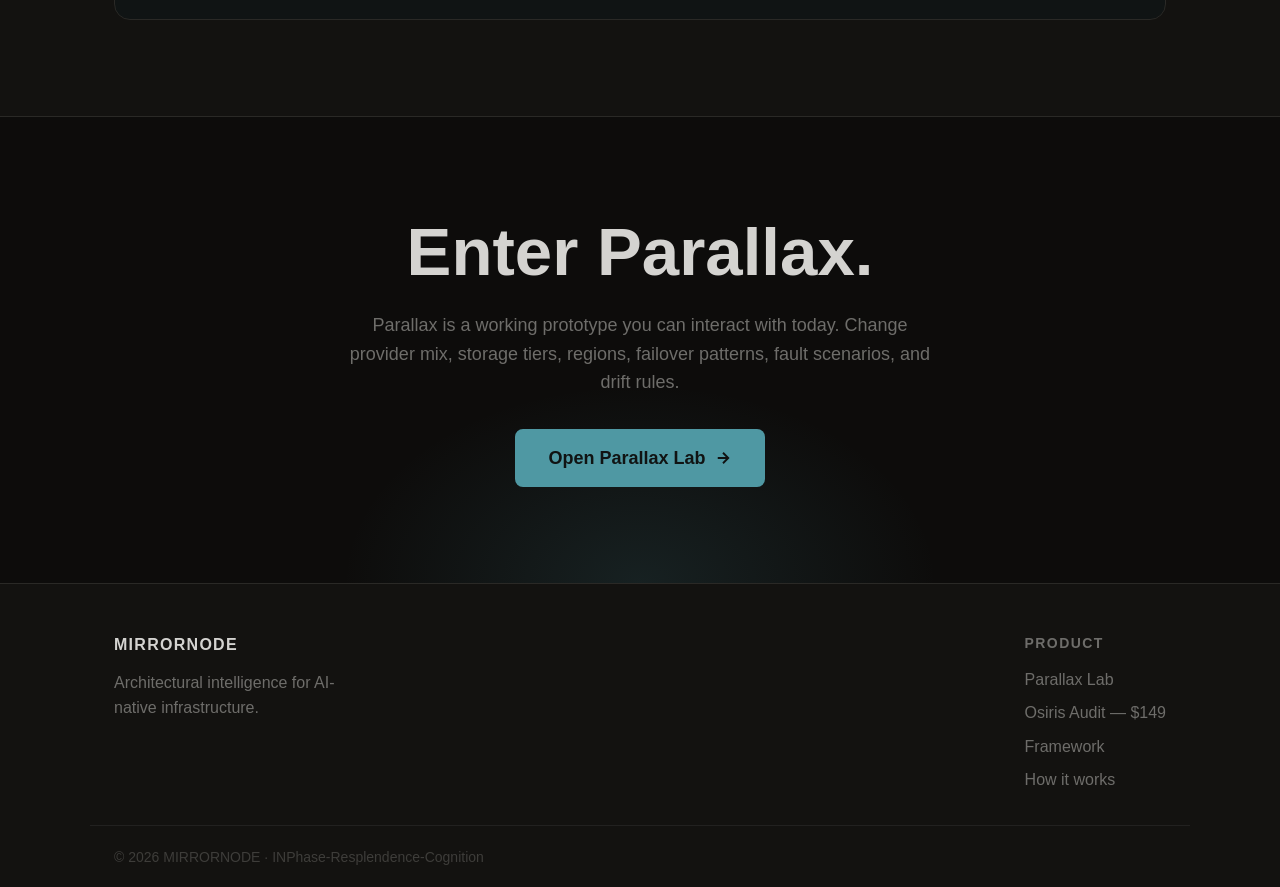
==== commit 0fbb5104: "fix(parallax): launch CTA opens lab route" ====
--- a/index.html
+++ b/index.html
@@ -5,23 +5,12 @@
   <meta name="viewport" content="width=device-width, initial-scale=1.0" />
   <title>MIRRORNODE — Architectural Intelligence for AI-Native Infrastructure</title>
   <meta name="description" content="Model mission-critical platforms across providers, regions, storage tiers, agent workflows, and failover patterns. Stress-test before reality breaks the assumptions." />
-
-  <!-- Fonts: Clash Display (display) + Satoshi (body) -->
   <link href="https://api.fontshare.com/v2/css?f[]=clash-display@400,500,600,700&f[]=satoshi@400,500,700&display=swap" rel="stylesheet" />
-
   <link rel="stylesheet" href="style.css" />
-
-  <!-- Favicon inline SVG -->
-  <link rel="icon" type="image/svg+xml" href="data:image/svg+xml,%3Csvg xmlns='http://www.w3.org/2000/svg' viewBox='0 0 32 32'%3E%3Crect width='32' height='32' fill='%230d0c0b'/%3E%3Ccircle cx='16' cy='16' r='7' fill='none' stroke='%234f98a3' stroke-width='2'/%3E%3Ccircle cx='16' cy='16' r='2.5' fill='%234f98a3'/%3E%3Cline x1='16' y1='4' x2='16' y2='9' stroke='%234f98a3' stroke-width='1.5'/%3E%3Cline x1='16' y1='23' x2='16' y2='28' stroke='%234f98a3' stroke-width='1.5'/%3E%3Cline x1='4' y1='16' x2='9' y2='16' stroke='%234f98a3' stroke-width='1.5'/%3E%3Cline x1='23' y1='16' x2='28' y2='16' stroke='%234f98a3' stroke-width='1.5'/%3E%3C/svg%3E" />
 </head>
 <body>
-
-  <!-- ═══════════════════════════════════════════
-       NAV
-  ═══════════════════════════════════════════ -->
   <header class="site-header" role="banner">
     <nav class="nav-inner" role="navigation" aria-label="Main navigation">
-      <!-- Logo -->
       <a href="/" class="nav-logo" aria-label="MIRRORNODE home">
         <svg class="logo-mark" width="28" height="28" viewBox="0 0 28 28" fill="none" aria-hidden="true">
           <circle cx="14" cy="14" r="12" stroke="currentColor" stroke-width="1.5"/>
@@ -34,986 +23,146 @@
         </svg>
         <span class="logo-wordmark">MIRRORNODE</span>
       </a>
-
-      <!-- Nav links -->
       <ul class="nav-links" role="list">
         <li><a href="#framework" class="nav-link">Framework</a></li>
         <li><a href="#use-cases" class="nav-link">Use cases</a></li>
         <li><a href="#how-it-works" class="nav-link">How it works</a></li>
-        <li><a href="https://parallax.mirrornode.xyz" class="nav-link nav-link--accent" target="_blank" rel="noopener">Parallax Lab ↗</a></li>
+        <li><a href="/lab" class="nav-link nav-link--accent">Parallax Lab ↗</a></li>
       </ul>
-
-      <!-- Controls -->
       <div class="nav-controls">
-        <button class="theme-toggle" data-theme-toggle aria-label="Switch to light mode">
-          <svg width="18" height="18" viewBox="0 0 24 24" fill="none" stroke="currentColor" stroke-width="2" aria-hidden="true">
-            <path d="M21 12.79A9 9 0 1 1 11.21 3 7 7 0 0 0 21 12.79z"/>
-          </svg>
-        </button>
+        <button class="theme-toggle" data-theme-toggle aria-label="Switch theme">◐</button>
         <button class="nav-menu-toggle" aria-label="Open menu" aria-expanded="false" aria-controls="mobile-menu">
-          <span class="hamburger-line"></span>
-          <span class="hamburger-line"></span>
-          <span class="hamburger-line"></span>
+          <span class="hamburger-line"></span><span class="hamburger-line"></span><span class="hamburger-line"></span>
         </button>
       </div>
     </nav>
-
-    <!-- Mobile menu -->
     <div class="mobile-menu" id="mobile-menu" aria-hidden="true">
       <ul role="list">
         <li><a href="#framework" class="mobile-link">Framework</a></li>
         <li><a href="#use-cases" class="mobile-link">Use cases</a></li>
         <li><a href="#how-it-works" class="mobile-link">How it works</a></li>
-        <li><a href="https://parallax.mirrornode.xyz" class="mobile-link mobile-link--accent" target="_blank" rel="noopener">Parallax Lab ↗</a></li>
+        <li><a href="/lab" class="mobile-link mobile-link--accent">Parallax Lab ↗</a></li>
       </ul>
     </div>
   </header>
 
-
   <main role="main">
-
-    <!-- ═══════════════════════════════════════════
-         HERO
-    ═══════════════════════════════════════════ -->
     <section class="hero" aria-labelledby="hero-heading">
-      <!-- Ambient grid background -->
       <div class="hero-grid" aria-hidden="true"></div>
-      <!-- Radial glow -->
       <div class="hero-glow" aria-hidden="true"></div>
-
       <div class="hero-inner">
-        <!-- Eyebrow -->
-        <div class="hero-eyebrow reveal" data-reveal>
-          <span class="eyebrow-dot" aria-hidden="true"></span>
-          MIRRORNODE / Infrastructure Intelligence
+        <div class="hero-eyebrow reveal" data-reveal><span class="eyebrow-dot" aria-hidden="true"></span>MIRRORNODE / Infrastructure Intelligence</div>
+        <h1 id="hero-heading" class="hero-heading reveal" data-reveal>Model the system<br><span class="hero-heading--accent">before it fails.</span></h1>
+        <p class="hero-sub reveal" data-reveal>MIRRORNODE helps operators model mission-critical platforms across providers, regions, storage tiers, agent workflows, and failover patterns — then stress-test the design before reality breaks the assumptions.</p>
+        <div class="hero-boundary reveal" data-reveal><strong>Modeling tool — not runtime monitoring.</strong> Parallax maps declared system assumptions, dependencies, and risk paths. It does not observe live systems, detect incidents, or certify operational safety.</div>
+        <div class="hero-ctas reveal" data-reveal>
+          <a href="/lab" class="btn btn--primary">Launch Parallax Lab <svg width="16" height="16" viewBox="0 0 24 24" fill="none" stroke="currentColor" stroke-width="2.5" aria-hidden="true"><path d="M5 12h14M12 5l7 7-7 7"/></svg></a>
+          <a href="#framework" class="btn btn--ghost">View MIRRORNODE framework</a>
+          <a href="https://mirrornode.xyz/audit" class="btn btn--ghost" target="_blank" rel="noopener">Request Osiris Audit — $149</a>
         </div>
-
-        <!-- Headline -->
-        <h1 id="hero-heading" class="hero-heading reveal" data-reveal>
-          Model the system<br>
-          <span class="hero-heading--accent">before it fails.</span>
-        </h1>
-
-        <!-- Sub -->
-        <p class="hero-sub reveal" data-reveal>
-          MIRRORNODE helps operators model mission-critical platforms across providers,
-          regions, storage tiers, agent workflows, and failover patterns — then stress-test
-          the design before reality breaks the assumptions.
-        </p>
-
-        <div class="hero-boundary reveal" data-reveal>
-          <strong>Modeling tool — not runtime monitoring.</strong>
-          Parallax maps declared system assumptions, dependencies, and risk paths. It does not observe live systems, detect incidents, or certify operational safety.
-        </div>
-
-        <!-- CTAs -->
-        <div class="hero-ctas reveal" data-reveal>
-          <a href="https://parallax.mirrornode.xyz" class="btn btn--primary" target="_blank" rel="noopener">
-            Launch Parallax Lab
-            <svg width="16" height="16" viewBox="0 0 24 24" fill="none" stroke="currentColor" stroke-width="2.5" aria-hidden="true"><path d="M5 12h14M12 5l7 7-7 7"/></svg>
-          </a>
-          <a href="#framework" class="btn btn--ghost">
-            View MIRRORNODE framework
-          </a>
-          <a href="https://mirrornode.xyz/audit" class="btn btn--ghost" target="_blank" rel="noopener">
-            Request Osiris Audit — $149
-          </a>
-        </div>
-
-        <!-- Stats strip -->
-        <div class="hero-stats reveal" data-reveal aria-label="Platform statistics">
-          <div class="stat-item">
-            <span class="stat-value">6</span>
-            <span class="stat-label">Agent nodes</span>
-          </div>
-          <div class="stat-divider" aria-hidden="true"></div>
-          <div class="stat-item">
-            <span class="stat-value">Modeled</span>
-            <span class="stat-label">Settlement-scale scenario seed</span>
-          </div>
-          <div class="stat-divider" aria-hidden="true"></div>
-          <div class="stat-item">
-            <span class="stat-value">RTO/RPO</span>
-            <span class="stat-label">Simulated under fault scenarios</span>
-          </div>
-          <div class="stat-divider" aria-hidden="true"></div>
-          <div class="stat-item">
-            <span class="stat-value">5 tabs</span>
-            <span class="stat-label">Architecture · Storage · Decision tree · Stress · Drift</span>
-          </div>
-        </div>
+        <p class="hero-sub" style="font-size:.95rem;margin-top:1.25rem">Canonical public domain: <strong>https://parallax.mirrornode.xyz</strong> · Interactive route: <strong>/lab</strong></p>
       </div>
-
-      <!-- Parallax teaser terminal -->
       <div class="hero-teaser reveal" data-reveal aria-label="Parallax Lab interface preview">
-        <div class="terminal-chrome">
-          <div class="terminal-dots" aria-hidden="true">
-            <span></span><span></span><span></span>
-          </div>
-          <span class="terminal-title">parallax — architecture lab</span>
-        </div>
+        <div class="terminal-chrome"><div class="terminal-dots" aria-hidden="true"><span></span><span></span><span></span></div><span class="terminal-title">parallax — architecture lab</span></div>
         <div class="terminal-body">
-          <div class="terminal-row">
-            <span class="t-label">Provider mix</span>
-            <div class="t-bar-wrap"><div class="t-bar t-bar--aws" style="--pct:62%"></div><div class="t-bar t-bar--azure" style="--pct:38%"></div></div>
-            <span class="t-val">AWS 62% · Azure 38%</span>
-          </div>
-          <div class="terminal-row">
-            <span class="t-label">Failover</span>
-            <div class="t-pills">
-              <span class="t-pill t-pill--active">Active-Active</span>
-              <span class="t-pill">Warm Standby</span>
-              <span class="t-pill">Cold</span>
-            </div>
-          </div>
-          <div class="terminal-row">
-            <span class="t-label">RTO target</span>
-            <span class="t-val t-val--green">4m 12s <span class="t-badge t-badge--ok">✓ within target</span></span>
-          </div>
-          <div class="terminal-row">
-            <span class="t-label">RPO target</span>
-            <span class="t-val t-val--green">0m 48s <span class="t-badge t-badge--ok">✓ within target</span></span>
-          </div>
+          <div class="terminal-row"><span class="t-label">Provider mix</span><div class="t-bar-wrap"><div class="t-bar t-bar--aws" style="--pct:62%"></div><div class="t-bar t-bar--azure" style="--pct:38%"></div></div><span class="t-val">AWS 62% · Azure 38%</span></div>
+          <div class="terminal-row"><span class="t-label">Failover</span><div class="t-pills"><span class="t-pill t-pill--active">Active-Active</span><span class="t-pill">Warm Standby</span><span class="t-pill">Cold</span></div></div>
+          <div class="terminal-row"><span class="t-label">RTO target</span><span class="t-val t-val--green">4m 12s <span class="t-badge t-badge--ok">✓ within target</span></span></div>
+          <div class="terminal-row"><span class="t-label">RPO target</span><span class="t-val t-val--green">0m 48s <span class="t-badge t-badge--ok">✓ within target</span></span></div>
           <div class="terminal-divider" aria-hidden="true"></div>
-          <div class="terminal-row">
-            <span class="t-label">Concentration risk</span>
-            <div class="t-meter-wrap" role="meter" aria-valuenow="38" aria-valuemin="0" aria-valuemax="100" aria-label="Concentration risk: 38%">
-              <div class="t-meter"><div class="t-meter-fill t-meter-fill--low" style="--pct:38%"></div></div>
-              <span class="t-val">38% — Moderate</span>
-            </div>
-          </div>
-          <div class="terminal-row">
-            <span class="t-label">Operational tax</span>
-            <div class="t-meter-wrap" role="meter" aria-valuenow="52" aria-valuemin="0" aria-valuemax="100" aria-label="Operational tax: 52%">
-              <div class="t-meter"><div class="t-meter-fill t-meter-fill--mid" style="--pct:52%"></div></div>
-              <span class="t-val">52% — Active-Active overhead</span>
-            </div>
-          </div>
-          <div class="terminal-row">
-            <span class="t-label">Fault: AZ outage</span>
-            <span class="t-val t-val--orange">+1m 34s RTO · <span class="t-badge t-badge--warn">Stress active</span></span>
-          </div>
-          <div class="terminal-row terminal-row--nodes">
-            <span class="t-label">Agent nodes</span>
-            <div class="t-nodes">
-              <span class="t-node t-node--on" title="Coordination — orchestration role">TH</span>
-              <span class="t-node t-node--on" title="Inference — model lane">GK</span>
-              <span class="t-node t-node--on" title="Reasoning — review and synthesis lane">CL</span>
-              <span class="t-node t-node--on" title="Workflow — automation lane">ME</span>
-              <span class="t-node t-node--on" title="Data — pipeline lane">LU</span>
-              <span class="t-node t-node--warn" title="Governance — review lane">GV</span>
-            </div>
-          </div>
-          <div class="terminal-footer" aria-live="polite">
-            <span class="t-cursor" aria-hidden="true"></span>
-            <span class="terminal-prompt">Open Parallax Lab to interact →</span>
-          </div>
+          <div class="terminal-row"><span class="t-label">Fault: AZ outage</span><span class="t-val t-val--orange">+1m 34s RTO · <span class="t-badge t-badge--warn">Stress active</span></span></div>
+          <div class="terminal-footer"><span class="t-cursor" aria-hidden="true"></span><span class="terminal-prompt">Open /lab to interact →</span></div>
         </div>
       </div>
     </section>
 
-
-    <!-- ═══════════════════════════════════════════
-         PROOF STRIP — 3 core capabilities
-    ═══════════════════════════════════════════ -->
     <section class="proof-strip" aria-label="Core capabilities">
       <div class="proof-inner">
-        <div class="proof-item reveal" data-reveal>
-          <div class="proof-icon" aria-hidden="true">
-            <svg width="24" height="24" viewBox="0 0 24 24" fill="none" stroke="currentColor" stroke-width="1.5">
-              <rect x="3" y="3" width="7" height="7" rx="1"/><rect x="14" y="3" width="7" height="7" rx="1"/>
-              <rect x="3" y="14" width="7" height="7" rx="1"/><rect x="14" y="14" width="7" height="7" rx="1"/>
-            </svg>
-          </div>
-          <h3 class="proof-title">Model architecture</h3>
-          <p class="proof-body">Providers, regions, AZs, storage tiers, agents, dependencies, and recovery targets — all in one coherent model.</p>
-        </div>
-        <div class="proof-item reveal" data-reveal>
-          <div class="proof-icon" aria-hidden="true">
-            <svg width="24" height="24" viewBox="0 0 24 24" fill="none" stroke="currentColor" stroke-width="1.5">
-              <polygon points="13 2 3 14 12 14 11 22 21 10 12 10 13 2"/>
-            </svg>
-          </div>
-          <h3 class="proof-title">Inject stress</h3>
-          <p class="proof-body">Simulate AZ outages, data lag, queue backlogs, bad deploys, and operational overload. Watch simulated RTO, RPO, and cost tradeoffs update under modeled failure scenarios.</p>
-        </div>
-        <div class="proof-item reveal" data-reveal>
-          <div class="proof-icon" aria-hidden="true">
-            <svg width="24" height="24" viewBox="0 0 24 24" fill="none" stroke="currentColor" stroke-width="1.5">
-              <circle cx="12" cy="12" r="10"/><line x1="12" y1="8" x2="12" y2="12"/><line x1="12" y1="16" x2="12.01" y2="16"/>
-            </svg>
-          </div>
-          <h3 class="proof-title">Detect divergence</h3>
-          <p class="proof-body">Compare declared architecture against your infrastructure-as-code in GitHub and your tracked work in Linear. Surface declaration gaps before they become review blockers.</p>
+        <div class="proof-item reveal" data-reveal><h3 class="proof-title">Model architecture</h3><p class="proof-body">Providers, regions, AZs, storage tiers, agents, dependencies, and recovery targets — all in one coherent declared model.</p></div>
+        <div class="proof-item reveal" data-reveal><h3 class="proof-title">Inject stress</h3><p class="proof-body">Simulate AZ outages, data lag, queue backlogs, bad deploys, and operational overload. Watch RTO, RPO, risk, and tradeoffs update across modeled scenarios.</p></div>
+        <div class="proof-item reveal" data-reveal><h3 class="proof-title">Detect divergence</h3><p class="proof-body">Compare declared architecture against infrastructure-as-code, tracked work, runbooks, and configured review sources before gaps become blockers.</p></div>
+      </div>
+    </section>
+
+    <section class="section-framework" id="framework" aria-labelledby="framework-heading">
+      <div class="section-inner">
+        <div class="section-label reveal" data-reveal>The MIRRORNODE framework</div>
+        <h2 id="framework-heading" class="section-heading reveal" data-reveal>A shared thinking environment for infrastructure decisions.</h2>
+        <p class="section-sub reveal" data-reveal>MIRRORNODE turns abstract architecture claims into an interactive, manipulable model. It exposes the gap between what the system declares and what its supporting records declare.</p>
+        <div class="framework-grid">
+          <div class="framework-card reveal" data-reveal><div class="framework-card-label">What the framework models</div><div class="framework-feature-grid">
+            <div class="ff-item"><span class="ff-icon">⬡</span><span class="ff-label">Provider mix &amp; concentration risk</span></div>
+            <div class="ff-item"><span class="ff-icon">⬡</span><span class="ff-label">Region &amp; AZ topology</span></div>
+            <div class="ff-item"><span class="ff-icon">⬡</span><span class="ff-label">Storage tiers: NVMe · block · object · archive</span></div>
+            <div class="ff-item"><span class="ff-icon">⬡</span><span class="ff-label">Failover patterns &amp; blast radius</span></div>
+            <div class="ff-item"><span class="ff-icon">⬡</span><span class="ff-label">RTO / RPO under fault scenarios</span></div>
+            <div class="ff-item"><span class="ff-icon">⬡</span><span class="ff-label">Agent node dependency graph</span></div>
+            <div class="ff-item"><span class="ff-icon">⬡</span><span class="ff-label">Workflow intake via repeated orchestration cycles on new tickets (user-triggered start)</span></div>
+            <div class="ff-item"><span class="ff-icon">⬡</span><span class="ff-label">View agent progress, logs, and approve actions in the dashboard during active runs</span></div>
+            <div class="ff-item"><span class="ff-icon">⬡</span><span class="ff-label">Optional Linear / GitHub adapters are present for governed drift intake when credentials are explicitly configured</span></div>
+            <div class="ff-item"><span class="ff-icon">⬡</span><span class="ff-label">Drift: declaration vs. declaration</span></div>
+            <div class="ff-item"><span class="ff-icon">⬡</span><span class="ff-label">Relative cost: compute · network · storage · resilience</span></div>
+            <div class="ff-item"><span class="ff-icon">⬡</span><span class="ff-label">Multi/hybrid cloud decision tree</span></div>
+          </div></div>
         </div>
       </div>
     </section>
 
-
-    <!-- ═══════════════════════════════════════════
-         FRAMEWORK SECTION
-    ═══════════════════════════════════════════ -->
-    <section class="section-framework" id="framework" aria-labelledby="framework-heading">
+    <section class="section-use-cases" id="use-cases" aria-labelledby="uc-heading">
       <div class="section-inner">
-        <div class="section-label reveal" data-reveal>The MIRRORNODE framework</div>
-        <h2 id="framework-heading" class="section-heading reveal" data-reveal>
-          A shared thinking environment for infrastructure decisions.
-        </h2>
-        <p class="section-sub reveal" data-reveal>
-          MIRRORNODE turns abstract architecture claims into an interactive, manipulable model.
-          It exposes the gap between what the system declares and what its supporting records declare.
-        </p>
-
-        <!-- Framework anatomy grid -->
-        <div class="framework-grid">
-          <!-- Example orchestration map -->
-          <div class="framework-card reveal" data-reveal>
-            <div class="framework-card-label">Example orchestration map</div>
-            <div class="node-list">
-              <div class="node-row">
-                <span class="node-badge node-badge--ai">AI</span>
-                <div class="node-info">
-                  <span class="node-name">Coordination</span>
-                  <span class="node-role">Coordination layer</span>
-                </div>
-                <span class="node-status node-status--ok">●</span>
-              </div>
-              <div class="node-row">
-                <span class="node-badge node-badge--ai">AI</span>
-                <div class="node-info">
-                  <span class="node-name">Inference</span>
-                  <span class="node-role">Inference model lane</span>
-                </div>
-                <span class="node-status node-status--ok">●</span>
-              </div>
-              <div class="node-row">
-                <span class="node-badge node-badge--ai">AI</span>
-                <div class="node-info">
-                  <span class="node-name">Reasoning</span>
-                  <span class="node-role">Review and synthesis lane</span>
-                </div>
-                <span class="node-status node-status--ok">●</span>
-              </div>
-              <div class="node-row">
-                <span class="node-badge node-badge--wf">WF</span>
-                <div class="node-info">
-                  <span class="node-name">Workflow</span>
-                  <span class="node-role">Automation lane</span>
-                </div>
-                <span class="node-status node-status--ok">●</span>
-              </div>
-              <div class="node-row">
-                <span class="node-badge node-badge--data">DP</span>
-                <div class="node-info">
-                  <span class="node-name">Data</span>
-                  <span class="node-role">Pipeline lane</span>
-                </div>
-                <span class="node-status node-status--ok">●</span>
-              </div>
-              <div class="node-row">
-                <span class="node-badge node-badge--audit">AUD</span>
-                <div class="node-info">
-                  <span class="node-name">Governance</span>
-                  <span class="node-role">Governance review lane</span>
-                </div>
-                <span class="node-status node-status--warn">●</span>
-              </div>
-            </div>
-          </div>
-
-          <!-- Posture scores -->
-          <div class="framework-card reveal" data-reveal>
-            <div class="framework-card-label">System posture</div>
-            <div class="posture-list">
-              <div class="posture-row">
-                <span class="posture-name">Resilience</span>
-                <div class="posture-bar-wrap">
-                  <div class="posture-bar" style="--score:78">
-                    <div class="posture-fill posture-fill--good"></div>
-                  </div>
-                </div>
-                <span class="posture-score">78</span>
-              </div>
-              <div class="posture-row">
-                <span class="posture-name">Observability</span>
-                <div class="posture-bar-wrap">
-                  <div class="posture-bar" style="--score:65">
-                    <div class="posture-fill posture-fill--mid"></div>
-                  </div>
-                </div>
-                <span class="posture-score">65</span>
-              </div>
-              <div class="posture-row">
-                <span class="posture-name">Security surface</span>
-                <div class="posture-bar-wrap">
-                  <div class="posture-bar" style="--score:41">
-                    <div class="posture-fill posture-fill--warn"></div>
-                  </div>
-                </div>
-                <span class="posture-score">41</span>
-              </div>
-              <div class="posture-row">
-                <span class="posture-name">Audit posture</span>
-                <div class="posture-bar-wrap">
-                  <div class="posture-bar" style="--score:83">
-                    <div class="posture-fill posture-fill--good"></div>
-                  </div>
-                </div>
-                <span class="posture-score">83</span>
-              </div>
-              <div class="posture-row">
-                <span class="posture-name">Cost efficiency</span>
-                <div class="posture-bar-wrap">
-                  <div class="posture-bar" style="--score:57">
-                    <div class="posture-fill posture-fill--mid"></div>
-                  </div>
-                </div>
-                <span class="posture-score">57</span>
-              </div>
-              <div class="posture-row">
-                <span class="posture-name">Governance</span>
-                <div class="posture-bar-wrap">
-                  <div class="posture-bar" style="--score:71">
-                    <div class="posture-fill posture-fill--mid"></div>
-                  </div>
-                </div>
-                <span class="posture-score">71</span>
-              </div>
-            </div>
-          </div>
-
-          <!-- What the framework models -->
-          <div class="framework-card framework-card--wide reveal" data-reveal>
-            <div class="framework-card-label">What the framework models</div>
-            <div class="framework-feature-grid">
-              <div class="ff-item">
-                <span class="ff-icon" aria-hidden="true">⬡</span>
-                <span class="ff-label">Provider mix &amp; concentration risk</span>
-              </div>
-              <div class="ff-item">
-                <span class="ff-icon" aria-hidden="true">⬡</span>
-                <span class="ff-label">Region &amp; AZ topology</span>
-              </div>
-              <div class="ff-item">
-                <span class="ff-icon" aria-hidden="true">⬡</span>
-                <span class="ff-label">Storage tiers: NVMe · block · object · archive</span>
-              </div>
-              <div class="ff-item">
-                <span class="ff-icon" aria-hidden="true">⬡</span>
-                <span class="ff-label">Failover patterns &amp; blast radius</span>
-              </div>
-              <div class="ff-item">
-                <span class="ff-icon" aria-hidden="true">⬡</span>
-                <span class="ff-label">RTO / RPO under fault scenarios</span>
-              </div>
-              <div class="ff-item">
-                <span class="ff-icon" aria-hidden="true">⬡</span>
-                <span class="ff-label">Agent node dependency graph</span>
-              </div>
-              <div class="ff-item">
-                <span class="ff-icon" aria-hidden="true">⬡</span>
-                <span class="ff-label">Workflow intake via repeated orchestration cycles on new tickets (user-triggered start)</span>
-              </div>
-              <div class="ff-item">
-                <span class="ff-icon" aria-hidden="true">⬡</span>
-                <span class="ff-label">View agent progress, logs, and approve actions in the dashboard during active runs</span>
-              </div>
-              <div class="ff-item">
-                <span class="ff-icon" aria-hidden="true">⬡</span>
-                <span class="ff-label">Optional Linear / GitHub adapters are present for governed drift intake when credentials are explicitly configured</span>
-              </div>
-              <div class="ff-item">
-                <span class="ff-icon" aria-hidden="true">⬡</span>
-                <span class="ff-label">Drift: declaration vs. declaration</span>
-              </div>
-              <div class="ff-item">
-                <span class="ff-icon" aria-hidden="true">⬡</span>
-                <span class="ff-label">Relative cost: compute · network · storage · resilience</span>
-              </div>
-              <div class="ff-item">
-                <span class="ff-icon" aria-hidden="true">⬡</span>
-                <span class="ff-label">Regulatory posture &amp; runbook currency</span>
-              </div>
-              <div class="ff-item">
-                <span class="ff-icon" aria-hidden="true">⬡</span>
-                <span class="ff-label">Multi/hybrid cloud decision tree</span>
-              </div>
-            </div>
-          </div>
+        <div class="section-label reveal" data-reveal>Who is MIRRORNODE for?</div>
+        <h2 id="uc-heading" class="section-heading reveal" data-reveal>Four lanes. One model.</h2>
+        <p class="section-sub reveal" data-reveal>Parallax supports different review depths for builders, operators, and governance teams.</p>
+        <div class="uc-grid">
+          <a href="/lab" class="uc-card reveal" data-reveal><h3 class="uc-card-title">AI platform builders</h3><p class="uc-card-body">Model multi-agent systems, orchestration rails, vector search, and failure modes.</p><span class="uc-card-cta">Open Parallax Lab ↗</span></a>
+          <a href="/lab" class="uc-card reveal" data-reveal><h3 class="uc-card-title">Infrastructure operators</h3><p class="uc-card-body">Stress-test failover, storage, provider concentration, regions, deployment lanes, and incident readiness.</p><span class="uc-card-cta">Open Parallax Lab ↗</span></a>
+          <a href="/lab" class="uc-card reveal" data-reveal><h3 class="uc-card-title">Audit &amp; governance</h3><p class="uc-card-body">Review architecture assumptions, runbook currency, unresolved risks, and declaration drift.</p><span class="uc-card-cta">Open Parallax Lab ↗</span></a>
+          <a href="/lab" class="uc-card reveal" data-reveal><h3 class="uc-card-title">Investors &amp; partners</h3><p class="uc-card-body">Touch the control-plane concept instead of reading about it.</p><span class="uc-card-cta">Open Parallax Lab ↗</span></a>
         </div>
       </div>
     </section>
 
-
-    <!-- ═══════════════════════════════════════════
-         USE CASES
-    ═══════════════════════════════════════════ -->
-    <section class="section-use-cases" id="use-cases" aria-labelledby="uc-heading">
+    <section class="section-hiw" id="how-it-works" aria-labelledby="hiw-heading">
       <div class="section-inner">
-        <div class="section-label reveal" data-reveal>Who is MIRRORNODE for?</div>
-        <h2 id="uc-heading" class="section-heading reveal" data-reveal>
-          Four lanes. One model.
-        </h2>
-        <p class="section-sub reveal" data-reveal>
-          Parallax supports different review depths for builders, operators, and governance teams.
-        </p>
-
-        <div class="uc-grid">
-          <a href="https://parallax.mirrornode.xyz" class="uc-card reveal" data-reveal target="_blank" rel="noopener" aria-label="AI platform builders — open Parallax Lab">
-            <div class="uc-card-icon" aria-hidden="true">
-              <svg width="28" height="28" viewBox="0 0 24 24" fill="none" stroke="currentColor" stroke-width="1.5">
-                <polyline points="16 18 22 12 16 6"/><polyline points="8 6 2 12 8 18"/>
-              </svg>
-            </div>
-            <h3 class="uc-card-title">AI platform builders</h3>
-            <p class="uc-card-body">Model multi-agent systems, orchestration rails, vector search, and failure modes. Identify single points of failure in the declared model.</p>
-            <span class="uc-card-cta">Open Parallax Lab ↗</span>
-          </a>
-
-          <a href="https://parallax.mirrornode.xyz" class="uc-card reveal" data-reveal target="_blank" rel="noopener" aria-label="Infrastructure operators — open Parallax Lab">
-            <div class="uc-card-icon" aria-hidden="true">
-              <svg width="28" height="28" viewBox="0 0 24 24" fill="none" stroke="currentColor" stroke-width="1.5">
-                <rect x="2" y="2" width="20" height="8" rx="2"/><rect x="2" y="14" width="20" height="8" rx="2"/>
-                <line x1="6" y1="6" x2="6.01" y2="6"/><line x1="6" y1="18" x2="6.01" y2="18"/>
-              </svg>
-            </div>
-            <h3 class="uc-card-title">Infrastructure operators</h3>
-            <p class="uc-card-body">Stress-test failover, storage, provider concentration, regions, deployment lanes, and incident readiness against real-world fault scenarios.</p>
-            <span class="uc-card-cta">Open Parallax Lab ↗</span>
-          </a>
-
-          <a href="https://parallax.mirrornode.xyz" class="uc-card reveal" data-reveal target="_blank" rel="noopener" aria-label="Audit and governance — open Parallax Lab">
-            <div class="uc-card-icon" aria-hidden="true">
-              <svg width="28" height="28" viewBox="0 0 24 24" fill="none" stroke="currentColor" stroke-width="1.5">
-                <path d="M12 22s8-4 8-10V5l-8-3-8 3v7c0 6 8 10 8 10z"/>
-              </svg>
-            </div>
-            <h3 class="uc-card-title">Audit &amp; governance</h3>
-            <p class="uc-card-body">Review architecture assumptions, runbook currency, unresolved risks, and possible declaration drift in one place.</p>
-            <span class="uc-card-cta">Open Parallax Lab ↗</span>
-          </a>
-
-          <a href="https://parallax.mirrornode.xyz" class="uc-card reveal" data-reveal target="_blank" rel="noopener" aria-label="Investors and partners — open Parallax Lab">
-            <div class="uc-card-icon" aria-hidden="true">
-              <svg width="28" height="28" viewBox="0 0 24 24" fill="none" stroke="currentColor" stroke-width="1.5">
-                <rect x="2" y="7" width="20" height="14" rx="2"/>
-                <path d="M16 7V5a2 2 0 0 0-2-2h-4a2 2 0 0 0-2 2v2"/>
-              </svg>
-            </div>
-            <h3 class="uc-card-title">Investors &amp; partners</h3>
-            <p class="uc-card-body">Understand why MIRRORNODE is a control plane for complex technical systems — not another AI dashboard. Touch it instead of reading about it.</p>
-            <span class="uc-card-cta">Open Parallax Lab ↗</span>
-          </a>
+        <div class="section-label reveal" data-reveal>How it works</div>
+        <h2 id="hiw-heading" class="section-heading reveal" data-reveal>Declare, stress, reconcile.</h2>
+        <div class="hiw-steps">
+          <div class="hiw-step reveal" data-reveal><div class="hiw-step-num">01</div><div class="hiw-step-content"><h3 class="hiw-step-title">Architecture model</h3><p class="hiw-step-body">Declare what the system says it is: providers, regions, agents, dependencies, storage tiers, recovery targets, and criticality class.</p></div></div>
+          <div class="hiw-connector"></div>
+          <div class="hiw-step reveal" data-reveal><div class="hiw-step-num">02</div><div class="hiw-step-content"><h3 class="hiw-step-title">Stress engine</h3><p class="hiw-step-body">Run fault scenarios against the declared model. The model is deterministic; fault scenarios add directional estimates.</p></div></div>
+          <div class="hiw-connector"></div>
+          <div class="hiw-step reveal" data-reveal><div class="hiw-step-num">03</div><div class="hiw-step-content"><h3 class="hiw-step-title">Drift detector</h3><p class="hiw-step-body">Compare the declared model against other declarations. Drift detection compares declarations, not live infrastructure.</p></div></div>
         </div>
       </div>
     </section>
 
-
-    <!-- ═══════════════════════════════════════════
-         HOW IT WORKS (3-step)
-    ═══════════════════════════════════════════ -->
-    <section class="section-hiw" id="how-it-works" aria-labelledby="hiw-heading">
+    <section class="section-drift" aria-labelledby="drift-heading">
       <div class="section-inner">
-        <div class="section-label reveal" data-reveal>How it works</div>
-        <h2 id="hiw-heading" class="section-heading reveal" data-reveal>
-          Declare, stress, reconcile.
-        </h2>
-
-        <div class="hiw-steps">
-          <div class="hiw-step reveal" data-reveal>
-            <div class="hiw-step-num" aria-hidden="true">01</div>
-            <div class="hiw-step-content">
-              <h3 class="hiw-step-title">Architecture model</h3>
-              <p class="hiw-step-body">Declare what the system says it is. Providers, regions, agents, dependencies, storage tiers, recovery targets, and criticality class. This becomes the source of truth inside MIRRORNODE.</p>
-            </div>
-          </div>
-
-          <div class="hiw-connector" aria-hidden="true"></div>
-
-          <div class="hiw-step reveal" data-reveal>
-            <div class="hiw-step-num" aria-hidden="true">02</div>
-            <div class="hiw-step-content">
-              <h3 class="hiw-step-title">Stress engine</h3>
-              <p class="hiw-step-body">Run fault scenarios against the declared model. The model is deterministic — same inputs, same outputs. Fault scenarios layer probabilistic estimates on top of that model; treat those as directional.</p>
-            </div>
-          </div>
-
-          <div class="hiw-connector" aria-hidden="true"></div>
-
-          <div class="hiw-step reveal" data-reveal>
-            <div class="hiw-step-num" aria-hidden="true">03</div>
-            <div class="hiw-step-content">
-              <h3 class="hiw-step-title">Drift detector</h3>
-              <p class="hiw-step-body">Compare the declared model against other declarations: infrastructure-as-code, tracked work, runbooks, and deployment records. Drift detection compares declarations, not live infrastructure — it won't catch config that exists only in production.</p>
-            </div>
-          </div>
-        </div>
+        <div class="section-label reveal" data-reveal>Evidence review demo</div>
+        <h2 id="drift-heading" class="section-heading reveal" data-reveal>Drift review surface</h2>
+        <p class="section-sub reveal" data-reveal>The drift review surface compares a declared architecture manifest against other declarations when configured. It supports manual review, not formal audit replacement.</p>
+        <div class="drift-widget reveal" data-reveal><div class="drift-widget-header"><div class="drift-widget-title">Architecture declaration diff</div><div class="drift-live-badge"><span class="drift-live-dot"></span>Demo · periodic check</div></div><div class="drift-status-row"><div class="drift-status-text"><div class="drift-status-heading">Evidence sources not connected</div><div class="drift-status-sub">Reviewing declarations and tracked work</div></div></div><div class="drift-connect-callout"><div class="drift-connect-text"><strong>Connect evidence sources:</strong> deploy <code>api/drift.js</code> with <code>EVIDENCE_SOURCE_TOKEN</code> credentials when explicitly configured.</div></div></div>
       </div>
     </section>
 
-
-    <!-- ═══════════════════════════════════════════
-         DRIFT REVIEW — declaration diff widget
-    ═══════════════════════════════════════════ -->
-    <section class="section-drift" aria-labelledby="drift-heading">
-      <div class="section-inner">
-        <div class="section-label reveal" data-reveal>Evidence review demo</div>
-        <h2 id="drift-heading" class="section-heading reveal" data-reveal>
-          Drift review surface
-        </h2>
-        <p class="section-sub reveal" data-reveal>
-          The drift review surface compares a declared architecture manifest against other declarations when configured. It is designed to support manual review, not replace formal audit or operational verification.
-        </p>
-
-        <div class="drift-widget reveal" data-reveal>
-          <!-- Widget header -->
-          <div class="drift-widget-header">
-            <div class="drift-widget-title">
-              <svg width="20" height="20" viewBox="0 0 24 24" fill="none" stroke="currentColor" stroke-width="1.5" aria-hidden="true">
-                <circle cx="12" cy="12" r="10"/>
-                <line x1="12" y1="8" x2="12" y2="12"/>
-                <line x1="12" y1="16" x2="12.01" y2="16"/>
-              </svg>
-              Architecture declaration diff
-            </div>
-            <div class="drift-live-badge" aria-label="Periodic evidence check">
-              <span class="drift-live-dot" id="drift-live-dot" aria-hidden="true"></span>
-              Demo · periodic check
-            </div>
-          </div>
-
-          <!-- Status row -->
-          <div class="drift-status-row" aria-live="polite" aria-atomic="true">
-            <div class="drift-status-icon drift-status-icon--loading" id="drift-status-icon" aria-hidden="true">
-              <svg class="spin" width="20" height="20" viewBox="0 0 24 24" fill="none" stroke="currentColor" stroke-width="2" aria-hidden="true"><path d="M21 12a9 9 0 1 1-6.22-8.56"/></svg>
-            </div>
-            <div class="drift-status-text">
-              <div class="drift-status-heading" id="drift-status-heading">Evidence sources not connected</div>
-              <div class="drift-status-sub" id="drift-status-sub">Reviewing declarations and tracked work</div>
-            </div>
-            <div class="drift-status-ts" id="drift-status-ts" aria-label="Last updated time"></div>
-          </div>
-
-          <!-- Findings list -->
-          <ul class="drift-findings" id="drift-findings-list" aria-label="Drift findings" role="list">
-            <li class="drift-finding">
-              <span class="drift-finding-dot drift-finding-dot--info" aria-hidden="true"></span>
-              <div class="drift-finding-body">
-                <div class="drift-finding-title">Initializing scan&hellip;</div>
-                <div class="drift-finding-meta">Comparing declared manifest against configured evidence sources</div>
-              </div>
-            </li>
-          </ul>
-
-          <!-- Connect callout -->
-          <div class="drift-connect-callout">
-            <div class="drift-connect-text">
-              <strong>Connect evidence sources:</strong> deploy <code style="font-size:var(--text-xs);color:var(--color-primary)">api/drift.js</code> with
-              <code style="font-size:var(--text-xs);color:var(--color-primary)">EVIDENCE_SOURCE_TOKEN</code>
-              credentials when explicitly configured.
-              Webhook-based updates can be reviewed once explicitly configured.
-            </div>
-            <div class="drift-connect-btns">
-              <span class="drift-connect-btn" aria-disabled="true">Repository source</span>
-              <span class="drift-connect-btn" aria-disabled="true">Workflow source</span>
-            </div>
-          </div>
-        </div>
-      </div>
-    </section>
-
-
-    <!-- ═══════════════════════════════════════════
-         PARALLAX CTA
-    ═══════════════════════════════════════════ -->
     <section class="section-cta" aria-labelledby="cta-heading">
       <div class="cta-glow" aria-hidden="true"></div>
       <div class="section-inner cta-inner">
         <h2 id="cta-heading" class="cta-heading reveal" data-reveal>Enter Parallax.</h2>
-        <p class="cta-sub reveal" data-reveal>
-          Parallax is a working prototype you can interact with today. Change provider mix, storage tiers, regions, failover patterns, fault scenarios, and drift rules.
-          Review cost, resilience, concentration risk, RTO, RPO, and operational tradeoffs across modeled scenarios.
-        </p>
-        <a href="https://parallax.mirrornode.xyz" class="btn btn--primary btn--large reveal" data-reveal target="_blank" rel="noopener">
-          Open Parallax Lab
-          <svg width="18" height="18" viewBox="0 0 24 24" fill="none" stroke="currentColor" stroke-width="2.5" aria-hidden="true"><path d="M5 12h14M12 5l7 7-7 7"/></svg>
-        </a>
+        <p class="cta-sub reveal" data-reveal>Parallax is a working prototype you can interact with today. Change provider mix, storage tiers, regions, failover patterns, fault scenarios, and drift rules.</p>
+        <a href="/lab" class="btn btn--primary btn--large reveal" data-reveal>Open Parallax Lab <svg width="18" height="18" viewBox="0 0 24 24" fill="none" stroke="currentColor" stroke-width="2.5" aria-hidden="true"><path d="M5 12h14M12 5l7 7-7 7"/></svg></a>
       </div>
     </section>
-
   </main>
 
-
-  <!-- ═══════════════════════════════════════════
-       FOOTER
-  ═══════════════════════════════════════════ -->
   <footer class="site-footer" role="contentinfo">
     <div class="footer-inner">
-      <div class="footer-brand">
-        <a href="/" class="nav-logo" aria-label="MIRRORNODE home">
-          <svg class="logo-mark" width="22" height="22" viewBox="0 0 28 28" fill="none" aria-hidden="true">
-            <circle cx="14" cy="14" r="12" stroke="currentColor" stroke-width="1.5"/>
-            <circle cx="14" cy="14" r="5" stroke="currentColor" stroke-width="1.5"/>
-            <circle cx="14" cy="14" r="2" fill="currentColor"/>
-            <line x1="14" y1="2" x2="14" y2="7" stroke="currentColor" stroke-width="1.5" stroke-linecap="round"/>
-            <line x1="14" y1="21" x2="14" y2="26" stroke="currentColor" stroke-width="1.5" stroke-linecap="round"/>
-            <line x1="2" y1="14" x2="7" y2="14" stroke="currentColor" stroke-width="1.5" stroke-linecap="round"/>
-            <line x1="21" y1="14" x2="26" y2="14" stroke="currentColor" stroke-width="1.5" stroke-linecap="round"/>
-          </svg>
-          <span class="logo-wordmark">MIRRORNODE</span>
-        </a>
-        <p class="footer-tagline">Architectural intelligence for AI-native infrastructure.</p>
-      </div>
-      <div class="footer-links">
-        <div class="footer-col">
-          <span class="footer-col-label">Product</span>
-          <a href="https://parallax.mirrornode.xyz" class="footer-link" target="_blank" rel="noopener">Parallax Lab</a>
-          <a href="https://mirrornode.xyz/audit" class="footer-link" target="_blank" rel="noopener">Osiris Audit — $149</a>
-          <a href="#framework" class="footer-link">Framework</a>
-          <a href="#how-it-works" class="footer-link">How it works</a>
-        </div>
-        <div class="footer-col">
-          <span class="footer-col-label">Use cases</span>
-          <a href="#use-cases" class="footer-link">AI platforms</a>
-          <a href="#use-cases" class="footer-link">Infrastructure ops</a>
-          <a href="#use-cases" class="footer-link">Audit &amp; governance</a>
-          <a href="#use-cases" class="footer-link">Investors</a>
-        </div>
-      </div>
+      <div class="footer-brand"><a href="/" class="nav-logo" aria-label="MIRRORNODE home"><span class="logo-wordmark">MIRRORNODE</span></a><p class="footer-tagline">Architectural intelligence for AI-native infrastructure.</p></div>
+      <div class="footer-links"><div class="footer-col"><span class="footer-col-label">Product</span><a href="/lab" class="footer-link">Parallax Lab</a><a href="https://mirrornode.xyz/audit" class="footer-link" target="_blank" rel="noopener">Osiris Audit — $149</a><a href="#framework" class="footer-link">Framework</a><a href="#how-it-works" class="footer-link">How it works</a></div></div>
     </div>
-    <div class="footer-bottom">
-      <span class="footer-copy">© 2026 MIRRORNODE · INPhase-Resplendence-Cognition</span>
-    </div>
+    <div class="footer-bottom"><span class="footer-copy">© 2026 MIRRORNODE · INPhase-Resplendence-Cognition</span></div>
   </footer>
 
   <script src="main.js"></script>
-<script data-pplx-inline-edit>
-(function () {
-  if (window === window.top) return;
-
-  const allowedParentOrigins = ["https://www.perplexity.ai","https://perplexity.ai","https://testing.perplexity.ai","https://staging.perplexity.ai","https://*.preview.i.perplexity.ai","http://localhost:3000","http://127.0.0.1:3000","http://localhost:5173","http://127.0.0.1:5173"];
-  const MAX_FONT_BYTES = 500 * 1024;
-  const MAX_TOTAL_FONT_BYTES = 2 * 1024 * 1024;
-  let scrollForwarding = false;
-  let scrollRaf = 0;
-  let trustedTopOrigin = null;
-
-  // Allow entries like "https://*.preview.i.perplexity.ai" — the wildcard
-  // matches a single DNS label (no dots), so "https://*.foo" cannot stretch
-  // across multiple labels.
-  function matchesAllowedOrigin(origin) {
-    if (!origin) return false;
-    for (const entry of allowedParentOrigins) {
-      if (!entry.includes("*")) {
-        if (entry === origin) return true;
-        continue;
-      }
-      const pattern = new RegExp(
-        "^" +
-          entry.replace(/[.+?^${}()|[\]\\]/g, "\\$&").replace(/\*/g, "[^.]+") +
-          "$",
-      );
-      if (pattern.test(origin)) return true;
-    }
-    return false;
-  }
-
-  // Trust decision: when the sender is same-origin-visible (event.origin is a
-  // real origin like https://www.perplexity.ai) we trust event.origin directly.
-  // When event.origin is "null" (opaque broker srcdoc), we fall back to the
-  // broker's stamped `parentOrigin` to identify the top window. The fallback
-  // is claim-only — we rely on the browser's native `targetOrigin` enforcement
-  // on the response path (see postToTrustedTop) to ensure replies can't be
-  // delivered to anyone but the actual top window of that claimed origin.
-  function getTrustedParentOrigin(event) {
-    const forwardedParentOrigin =
-      typeof event.data.parentOrigin === "string" ? event.data.parentOrigin : null;
-    const parentOrigin = event.origin === "null" ? forwardedParentOrigin : event.origin;
-    return matchesAllowedOrigin(parentOrigin) ? parentOrigin : null;
-  }
-
-  // All responses go to window.top with targetOrigin = the allowlisted origin.
-  // An attacker that iframes us inside their own null-origin broker can claim
-  // any parentOrigin they like, but the browser will drop the reply whenever
-  // the real top's origin doesn't match — so the screenshot never leaves.
-  function postToTrustedTop(message) {
-    if (!trustedTopOrigin) return;
-    try {
-      window.top.postMessage(message, trustedTopOrigin);
-    } catch (_error) {}
-  }
-
-  function inlineAll(original, clone) {
-    if (original.nodeType !== 1 || clone.nodeType !== 1) return;
-
-    try {
-      const computedStyle = getComputedStyle(original);
-      // cssText on a computed style is the serialized declaration in modern
-      // Chromium/Safari — a single read beats enumerating ~400 longhand
-      // properties. Firefox returns "" here, so we fall back on empty.
-      const serialized = computedStyle.cssText;
-      if (serialized) {
-        clone.style.cssText = serialized;
-      } else {
-        const parts = new Array(computedStyle.length);
-        for (let index = 0; index < computedStyle.length; index += 1) {
-          const property = computedStyle[index];
-          parts[index] = `${property}:${computedStyle.getPropertyValue(property)};`;
-        }
-        clone.style.cssText = parts.join("");
-      }
-    } catch (_error) {}
-
-    const originalChildren = original.children;
-    const clonedChildren = clone.children;
-    for (
-      let index = 0;
-      index < originalChildren.length && index < clonedChildren.length;
-      index += 1
-    ) {
-      inlineAll(originalChildren[index], clonedChildren[index]);
-    }
-  }
-
-  function extractFontUrl(srcValue) {
-    const matches = [
-      ...srcValue.matchAll(
-        /url\(["']?([^"')]+)["']?\)(?:\s*format\(["']?([^"')]+)["']?\))?/gi,
-      ),
-    ];
-    if (matches.length === 0) return null;
-    const woff2 = matches.find((m) => m[2] && m[2].toLowerCase().includes("woff2"));
-    if (woff2) return woff2[1];
-    const woff = matches.find((m) => m[2] && m[2].toLowerCase().includes("woff"));
-    if (woff) return woff[1];
-    return matches[0][1];
-  }
-
-  // Cache resolved font URL -> data URI across captures. Fonts on a page
-  // essentially never change, and a batch run emits multiple captures back to
-  // back — without this we'd refetch + re-base64 every time.
-  const fontDataUriCache = new Map();
-  const SRC_DECLARATION_RE = /src\s*:\s*[^;}]+/i;
-
-  async function fetchAsDataUri(url) {
-    if (fontDataUriCache.has(url)) return fontDataUriCache.get(url);
-    let dataUri = null;
-    try {
-      const response = await fetch(url, { mode: "cors", credentials: "omit" });
-      if (response.ok) {
-        const blob = await response.blob();
-        if (blob.size <= MAX_FONT_BYTES) {
-          dataUri = await new Promise((resolve) => {
-            const reader = new FileReader();
-            reader.onloadend = () =>
-              resolve(typeof reader.result === "string" ? reader.result : null);
-            reader.onerror = () => resolve(null);
-            reader.readAsDataURL(blob);
-          });
-        }
-      }
-    } catch (_error) {
-      dataUri = null;
-    }
-    fontDataUriCache.set(url, dataUri);
-    return dataUri;
-  }
-
-  function collectFontFaceRuleTexts() {
-    const rules = [];
-    for (const sheet of document.styleSheets) {
-      let cssRules;
-      try {
-        cssRules = sheet.cssRules;
-      } catch (_error) {
-        continue;
-      }
-      if (!cssRules) continue;
-      for (const rule of cssRules) {
-        const cssText = rule.cssText || "";
-        if (cssText.startsWith("@font-face")) rules.push(cssText);
-      }
-    }
-    return rules;
-  }
-
-  async function buildInlinedFontCss() {
-    const ruleTexts = collectFontFaceRuleTexts();
-    if (ruleTexts.length === 0) return null;
-
-    const resolved = ruleTexts.map((cssText) => {
-      if (!SRC_DECLARATION_RE.test(cssText)) return null;
-      const srcMatch = cssText.match(/src\s*:\s*([^;}]+)[;}]/i);
-      if (!srcMatch) return null;
-      const url = extractFontUrl(srcMatch[1]);
-      if (!url) return null;
-      try {
-        return { cssText, url: new URL(url, document.baseURI).href };
-      } catch (_error) {
-        return null;
-      }
-    });
-
-    const dataUris = await Promise.all(
-      resolved.map((entry) => (entry ? fetchAsDataUri(entry.url) : Promise.resolve(null))),
-    );
-
-    const inlined = [];
-    let totalBytes = 0;
-    for (let index = 0; index < resolved.length; index += 1) {
-      const entry = resolved[index];
-      const dataUri = dataUris[index];
-      if (!entry || !dataUri) continue;
-      const approxBytes = dataUri.length * 0.75;
-      if (totalBytes + approxBytes > MAX_TOTAL_FONT_BYTES) break;
-      totalBytes += approxBytes;
-      inlined.push(entry.cssText.replace(SRC_DECLARATION_RE, `src: url("${dataUri}")`));
-    }
-    return inlined.length > 0 ? inlined.join("\n") : null;
-  }
-
-  function stripExternal(clone) {
-    const images = clone.querySelectorAll("img");
-    for (let index = 0; index < images.length; index += 1) {
-      const src = images[index].getAttribute("src");
-      if (src && !src.startsWith("data:")) images[index].removeAttribute("src");
-    }
-
-    const elements = clone.querySelectorAll("*");
-    for (let index = 0; index < elements.length; index += 1) {
-      const style = elements[index].style.cssText;
-      if (style && style.includes("url(")) {
-        elements[index].style.cssText = style.replace(
-          /url\(["']?(?!data:)[^)"']*["']?\)/gi,
-          "none",
-        );
-      }
-    }
-  }
-
-  function emitScroll() {
-    scrollRaf = 0;
-    if (!scrollForwarding) return;
-    postToTrustedTop({
-      type: "INLINE_EDIT_SCROLL",
-      scrollX: window.scrollX,
-      scrollY: window.scrollY,
-    });
-  }
-
-  window.addEventListener(
-    "scroll",
-    function () {
-      if (!scrollForwarding || scrollRaf) return;
-      scrollRaf = requestAnimationFrame(emitScroll);
-    },
-    { passive: true, capture: true },
-  );
-
-  async function handleCaptureRequest(event) {
-    const requestId = event.data.requestId;
-    const scrollX = window.scrollX;
-    const scrollY = window.scrollY;
-    const width = window.innerWidth;
-    const height = window.innerHeight;
-
-    function postResult(dataUrl) {
-      postToTrustedTop({
-        type: "INLINE_EDIT_SCREENSHOT_RESULT",
-        requestId,
-        dataUrl,
-        scrollX,
-        scrollY,
-      });
-    }
-
-    try {
-      // Wait for any pending web fonts to resolve so both inline metrics and
-      // the @font-face inlining below see the same loaded faces.
-      if (document.fonts && document.fonts.ready) {
-        try {
-          await document.fonts.ready;
-        } catch (_error) {}
-      }
-
-      const clone = document.documentElement.cloneNode(true);
-      inlineAll(document.documentElement, clone);
-
-      const removedNodes = clone.querySelectorAll("script,link[rel=\"stylesheet\"],style");
-      for (let index = 0; index < removedNodes.length; index += 1) {
-        removedNodes[index].remove();
-      }
-
-      stripExternal(clone);
-
-      // Re-embed web fonts as data-URI @font-face rules so the SVG rasterizer
-      // can resolve them — external font URLs aren't fetched during
-      // foreignObject rendering, which would otherwise force a fallback face
-      // and change text metrics.
-      const inlinedFontCss = await buildInlinedFontCss();
-      if (inlinedFontCss) {
-        const styleEl = document.createElement("style");
-        styleEl.textContent = inlinedFontCss;
-        const head = clone.querySelector("head");
-        if (head) head.appendChild(styleEl);
-        else clone.insertBefore(styleEl, clone.firstChild);
-      }
-
-      const html = new XMLSerializer().serializeToString(clone);
-      const svg =
-        `<svg xmlns="http://www.w3.org/2000/svg" width="${width}" height="${height}">` +
-        '<foreignObject width="100%" height="100%">' +
-        `<div xmlns="http://www.w3.org/1999/xhtml" style="width:${width}px;height:${height}px;overflow:hidden">` +
-        `<div style="position:relative;left:-${scrollX}px;top:-${scrollY}px">` +
-        html +
-        "</div></div></foreignObject></svg>";
-      const svgUrl = `data:image/svg+xml;charset=utf-8,${encodeURIComponent(svg)}`;
-      const image = new Image();
-      image.onload = function () {
-        const canvas = document.createElement("canvas");
-        canvas.width = width;
-        canvas.height = height;
-        canvas.getContext("2d").drawImage(image, 0, 0);
-        postResult(canvas.toDataURL("image/png"));
-      };
-      image.onerror = function () {
-        postResult(null);
-      };
-      image.src = svgUrl;
-    } catch (_error) {
-      postResult(null);
-    }
-  }
-
-  window.addEventListener("message", function (event) {
-    if (!event.data) return;
-    // Only accept messages from the direct parent frame. Blocks sibling /
-    // unrelated-window postMessage senders that could otherwise reach us.
-    if (event.source !== window.parent) return;
-
-    const trustedParentOrigin = getTrustedParentOrigin(event);
-    if (!trustedParentOrigin) return;
-    trustedTopOrigin = trustedParentOrigin;
-
-    if (event.data.type === "INLINE_EDIT_SCROLL_START") {
-      scrollForwarding = true;
-      emitScroll();
-      return;
-    }
-
-    if (event.data.type === "INLINE_EDIT_SCROLL_STOP") {
-      scrollForwarding = false;
-      if (scrollRaf) cancelAnimationFrame(scrollRaf);
-      scrollRaf = 0;
-      return;
-    }
-
-    if (event.data.type !== "INLINE_EDIT_CAPTURE_REQUEST") return;
-
-    handleCaptureRequest(event);
-  });
-})();
-
-
-</script></body>
+</body>
 </html>
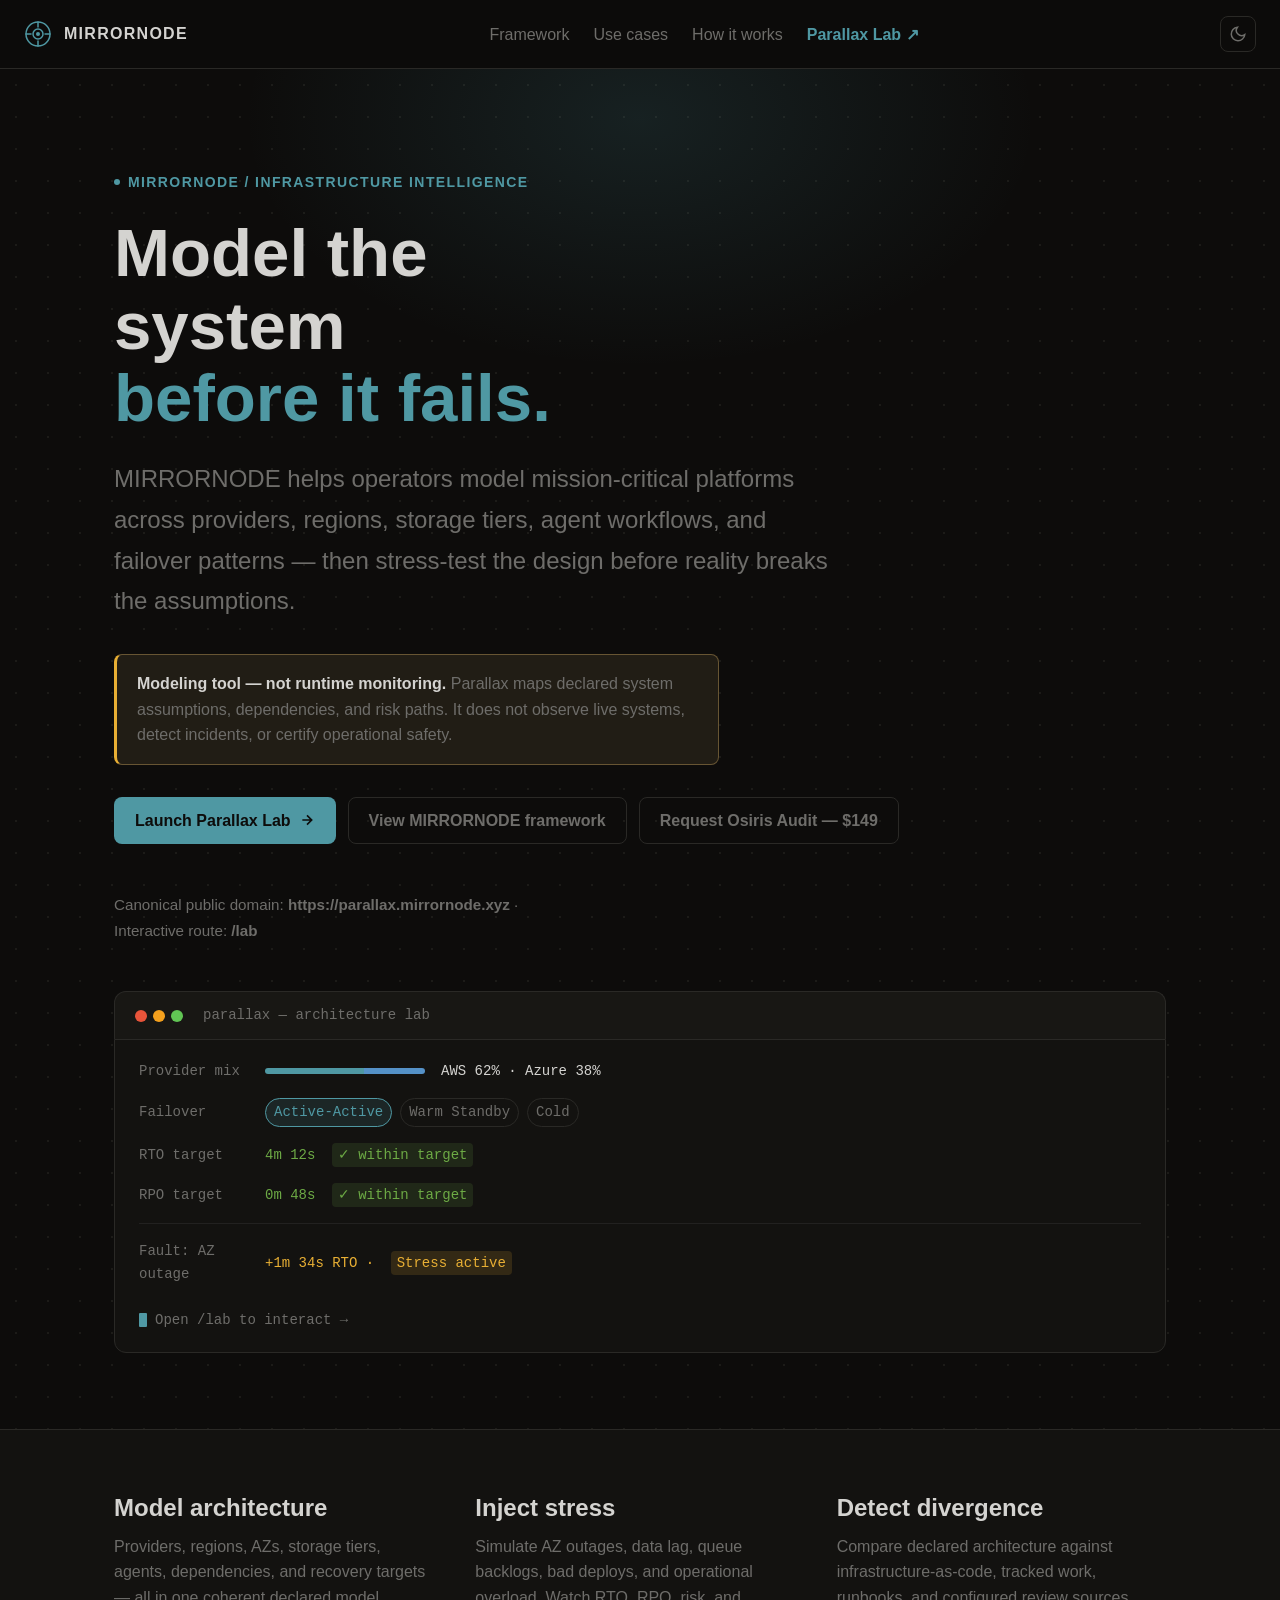
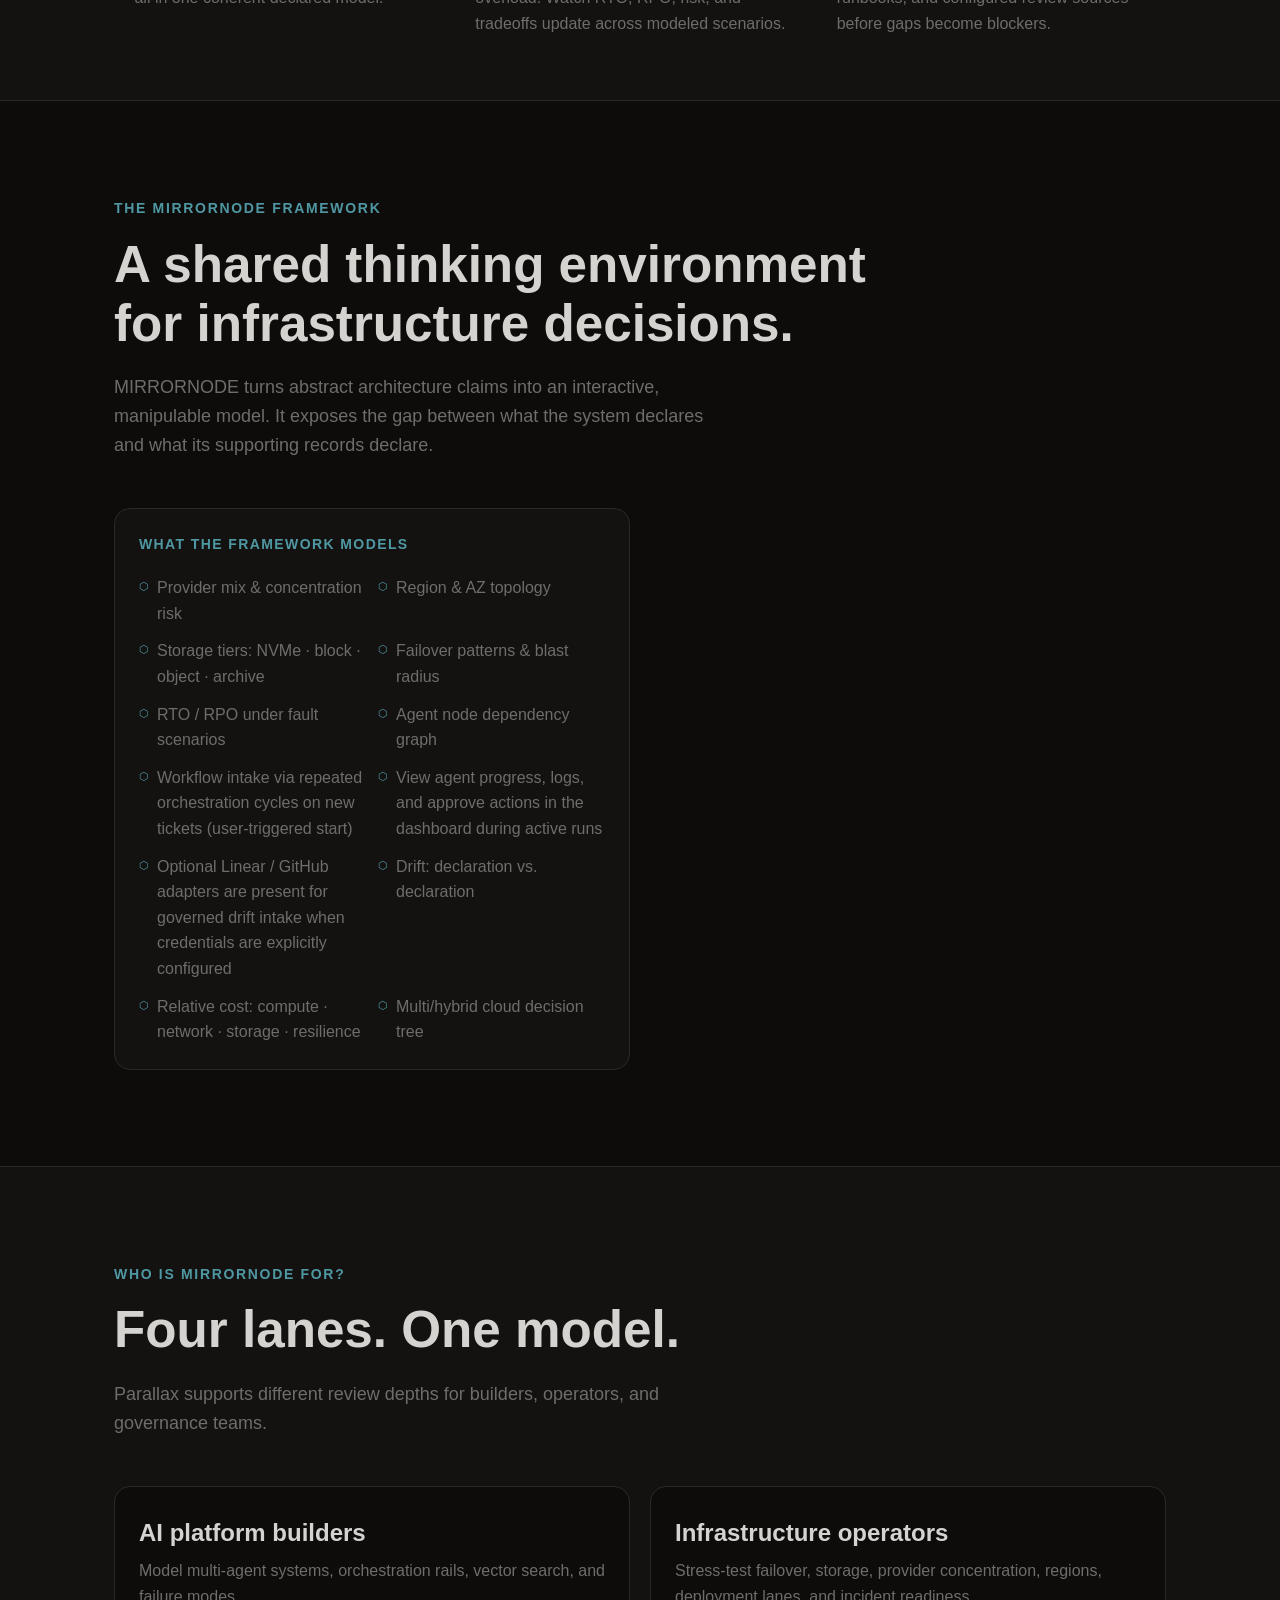
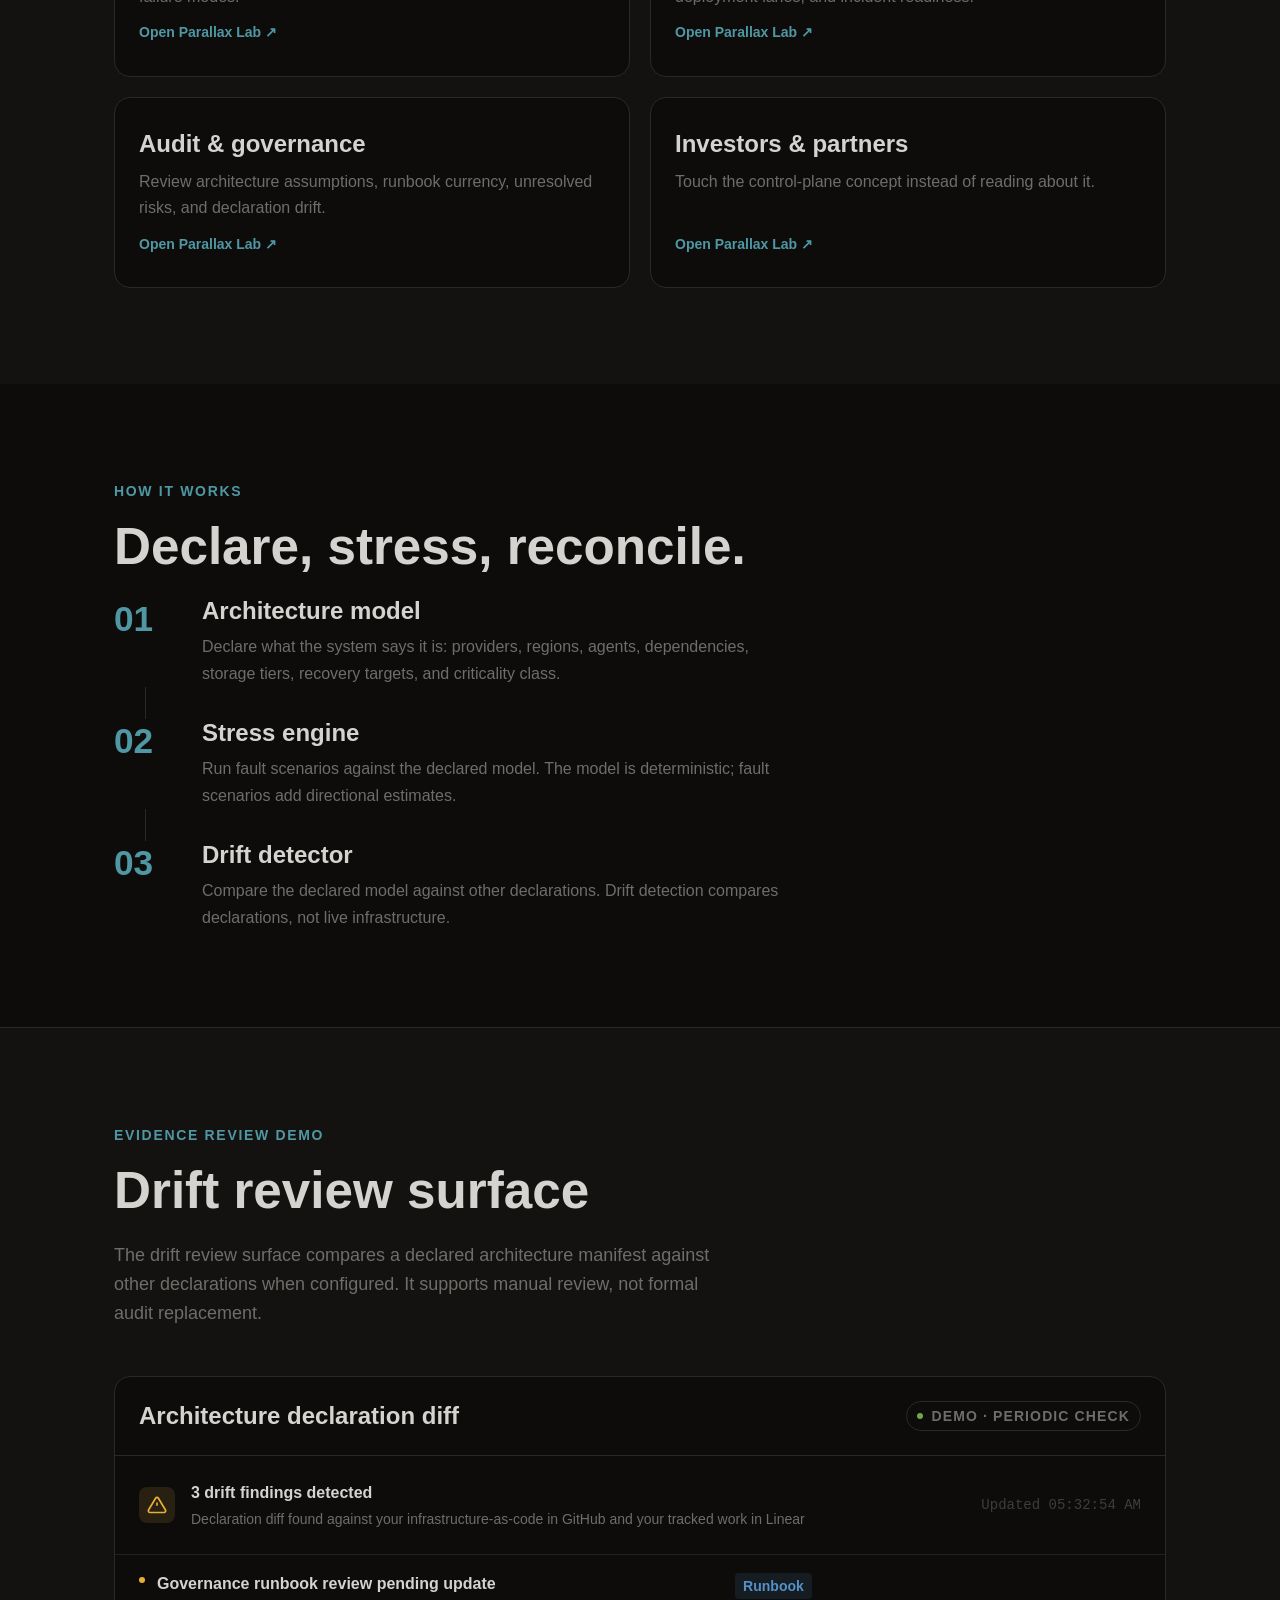
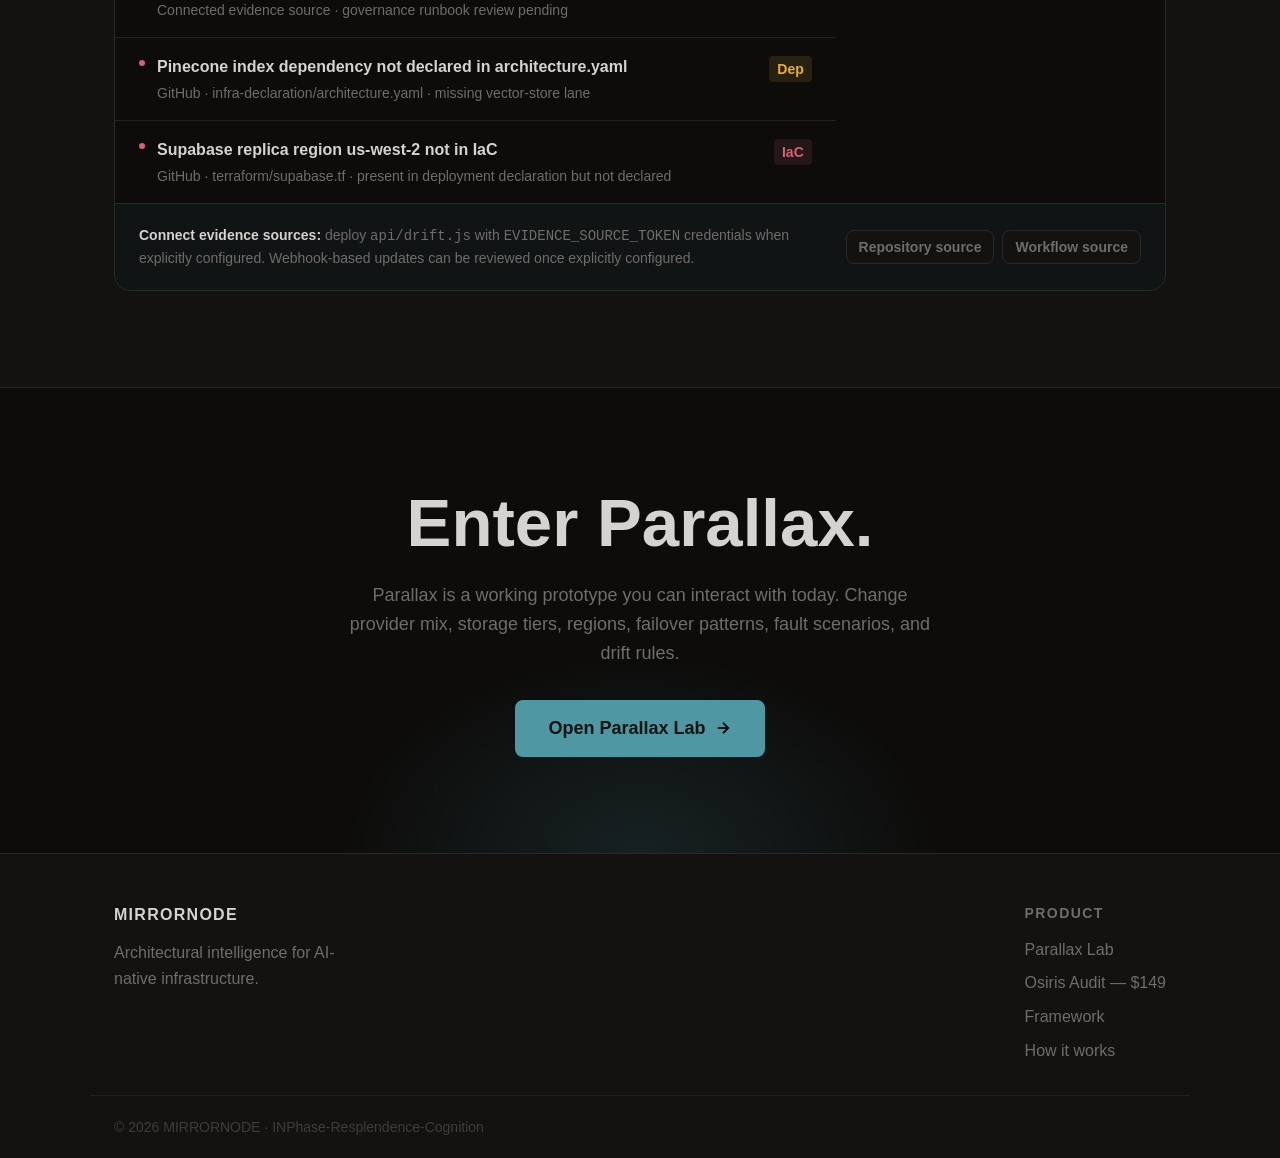
==== commit 79e581c1: "fix(parallax): restore drift detector DOM hooks" ====
--- a/index.html
+++ b/index.html
@@ -141,7 +141,35 @@
         <div class="section-label reveal" data-reveal>Evidence review demo</div>
         <h2 id="drift-heading" class="section-heading reveal" data-reveal>Drift review surface</h2>
         <p class="section-sub reveal" data-reveal>The drift review surface compares a declared architecture manifest against other declarations when configured. It supports manual review, not formal audit replacement.</p>
-        <div class="drift-widget reveal" data-reveal><div class="drift-widget-header"><div class="drift-widget-title">Architecture declaration diff</div><div class="drift-live-badge"><span class="drift-live-dot"></span>Demo · periodic check</div></div><div class="drift-status-row"><div class="drift-status-text"><div class="drift-status-heading">Evidence sources not connected</div><div class="drift-status-sub">Reviewing declarations and tracked work</div></div></div><div class="drift-connect-callout"><div class="drift-connect-text"><strong>Connect evidence sources:</strong> deploy <code>api/drift.js</code> with <code>EVIDENCE_SOURCE_TOKEN</code> credentials when explicitly configured.</div></div></div>
+        <div class="drift-widget reveal" data-reveal>
+          <div class="drift-widget-header">
+            <div class="drift-widget-title">Architecture declaration diff</div>
+            <div class="drift-live-badge" aria-label="Periodic evidence check"><span class="drift-live-dot" id="drift-live-dot" aria-hidden="true"></span>Demo · periodic check</div>
+          </div>
+          <div class="drift-status-row" aria-live="polite" aria-atomic="true">
+            <div class="drift-status-icon drift-status-icon--loading" id="drift-status-icon" aria-hidden="true">
+              <svg class="spin" width="20" height="20" viewBox="0 0 24 24" fill="none" stroke="currentColor" stroke-width="2" aria-hidden="true"><path d="M21 12a9 9 0 1 1-6.22-8.56"/></svg>
+            </div>
+            <div class="drift-status-text">
+              <div class="drift-status-heading" id="drift-status-heading">Evidence sources not connected</div>
+              <div class="drift-status-sub" id="drift-status-sub">Reviewing declarations and tracked work</div>
+            </div>
+            <div class="drift-status-ts" id="drift-status-ts" aria-label="Last updated time"></div>
+          </div>
+          <ul class="drift-findings" id="drift-findings-list" aria-label="Drift findings" role="list">
+            <li class="drift-finding">
+              <span class="drift-finding-dot drift-finding-dot--info" aria-hidden="true"></span>
+              <div class="drift-finding-body">
+                <div class="drift-finding-title">Initializing scan&hellip;</div>
+                <div class="drift-finding-meta">Comparing declared manifest against configured evidence sources</div>
+              </div>
+            </li>
+          </ul>
+          <div class="drift-connect-callout">
+            <div class="drift-connect-text"><strong>Connect evidence sources:</strong> deploy <code>api/drift.js</code> with <code>EVIDENCE_SOURCE_TOKEN</code> credentials when explicitly configured. Webhook-based updates can be reviewed once explicitly configured.</div>
+            <div class="drift-connect-btns"><span class="drift-connect-btn" aria-disabled="true">Repository source</span><span class="drift-connect-btn" aria-disabled="true">Workflow source</span></div>
+          </div>
+        </div>
       </div>
     </section>
 
